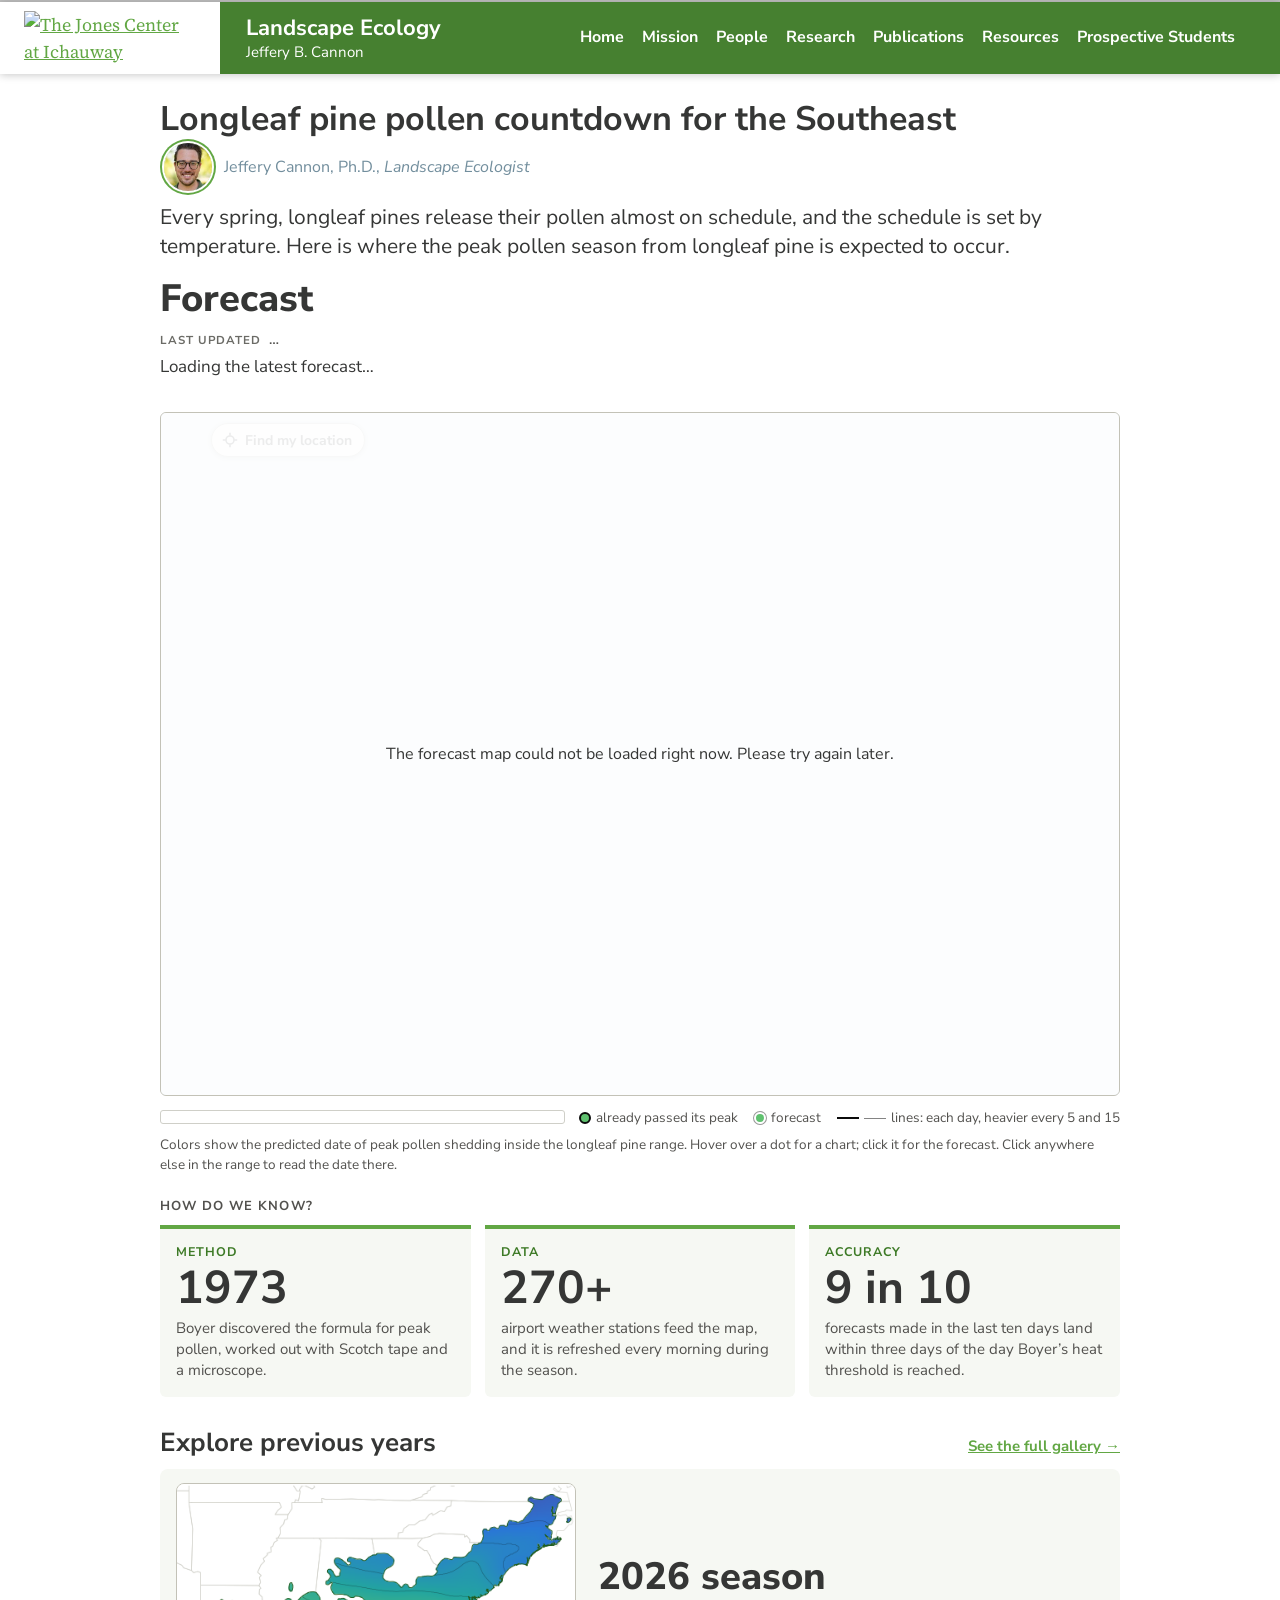
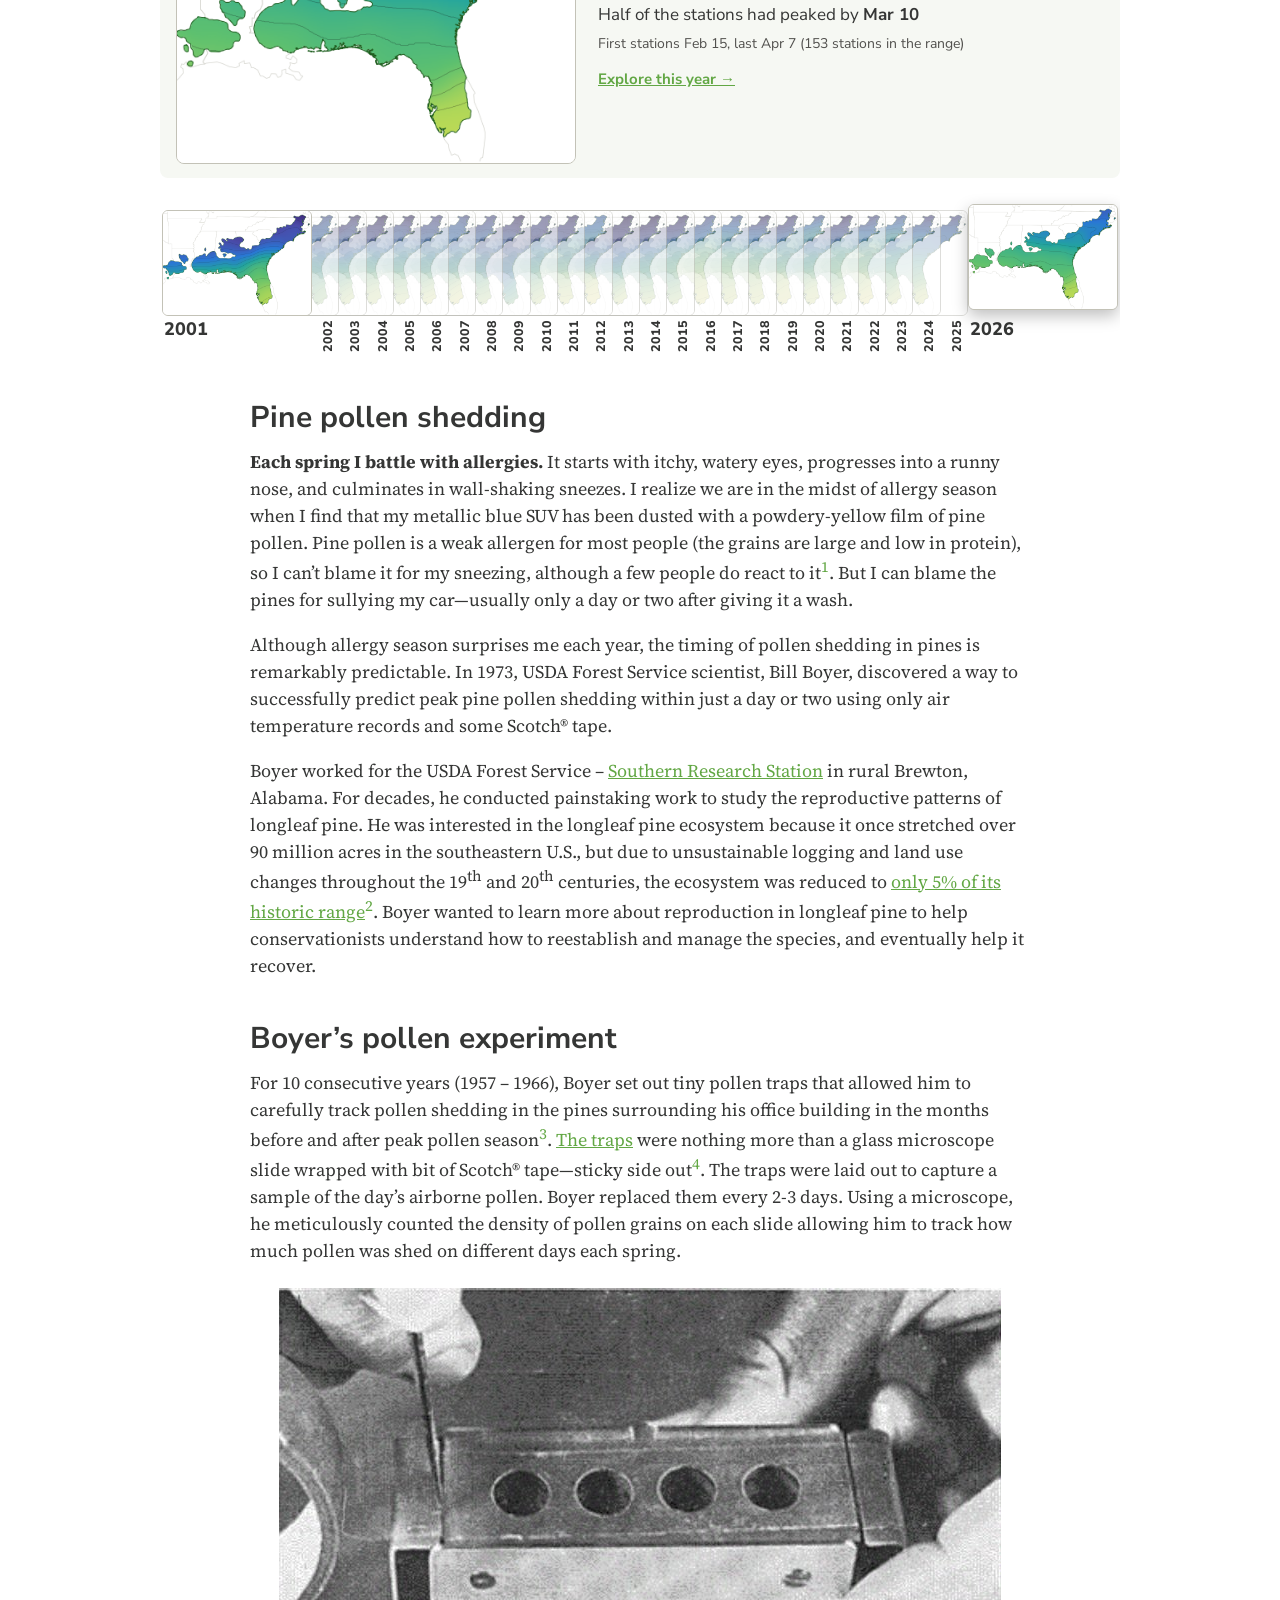
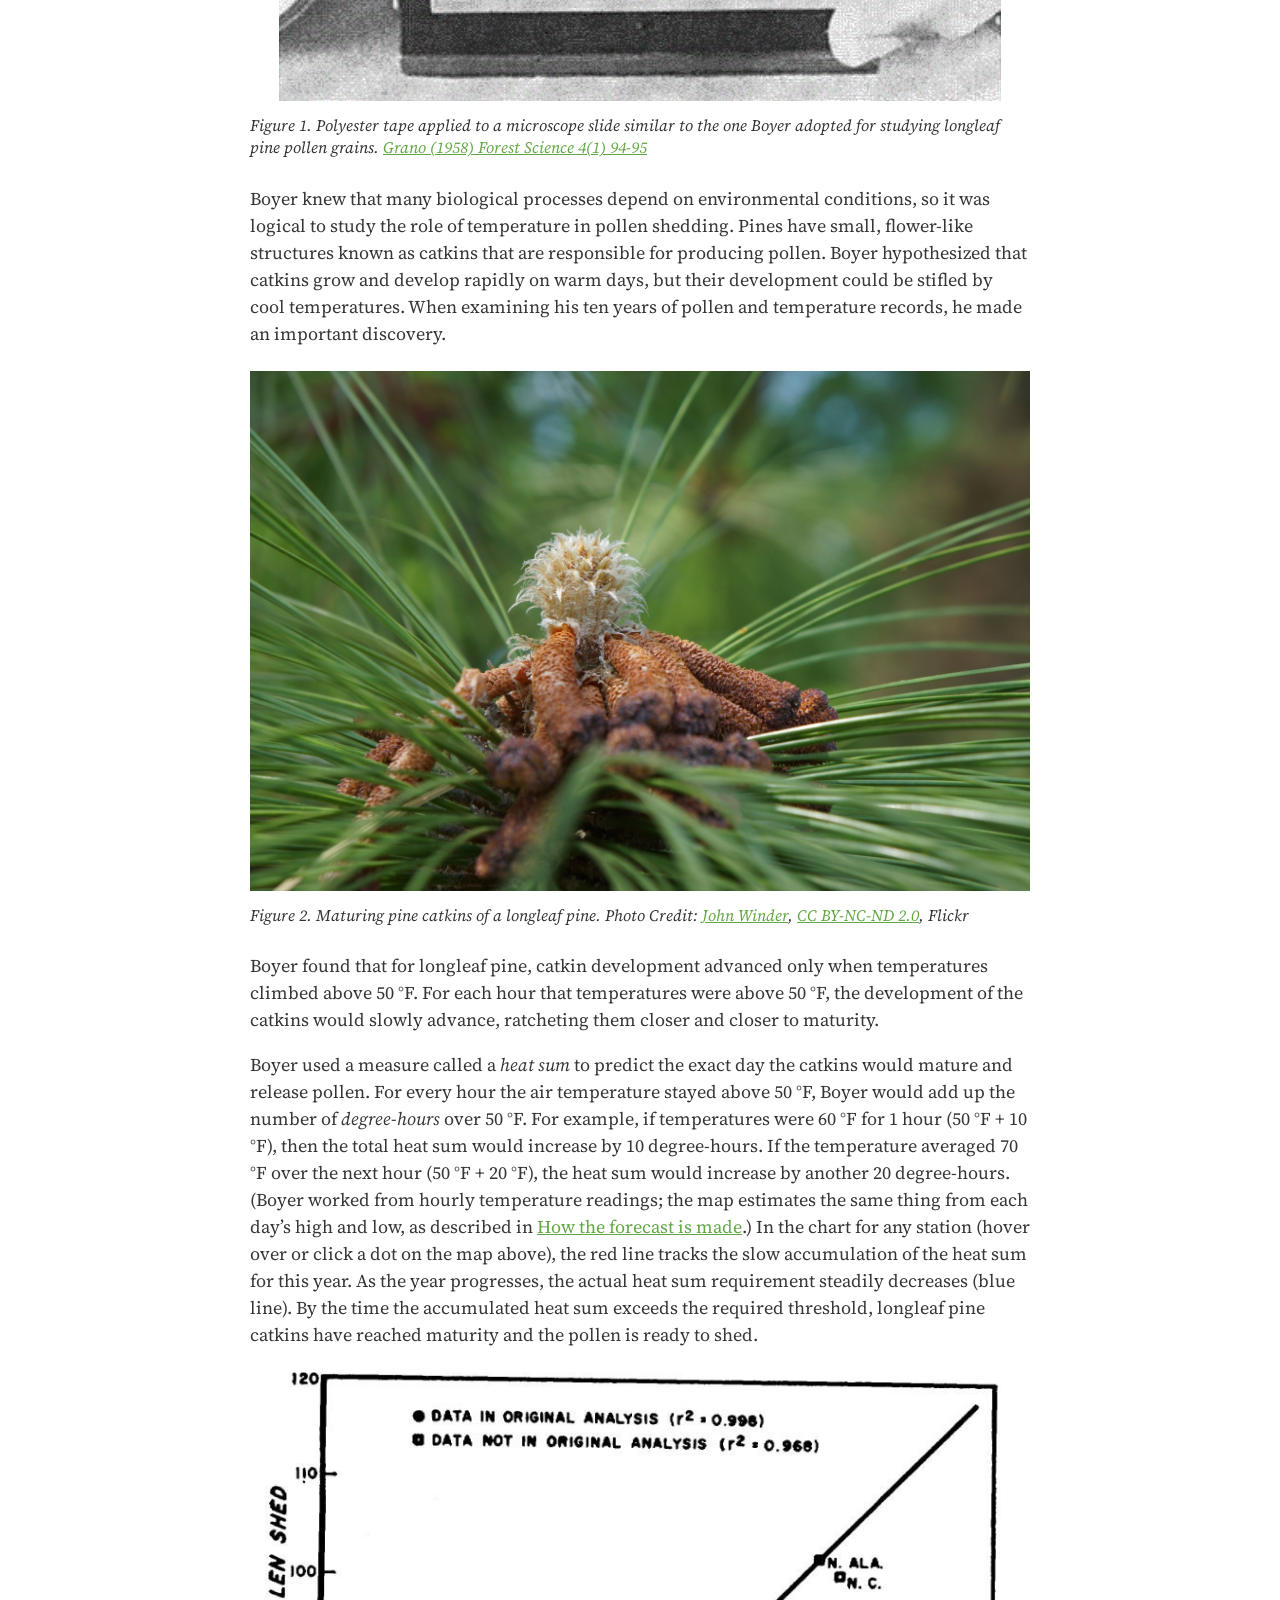
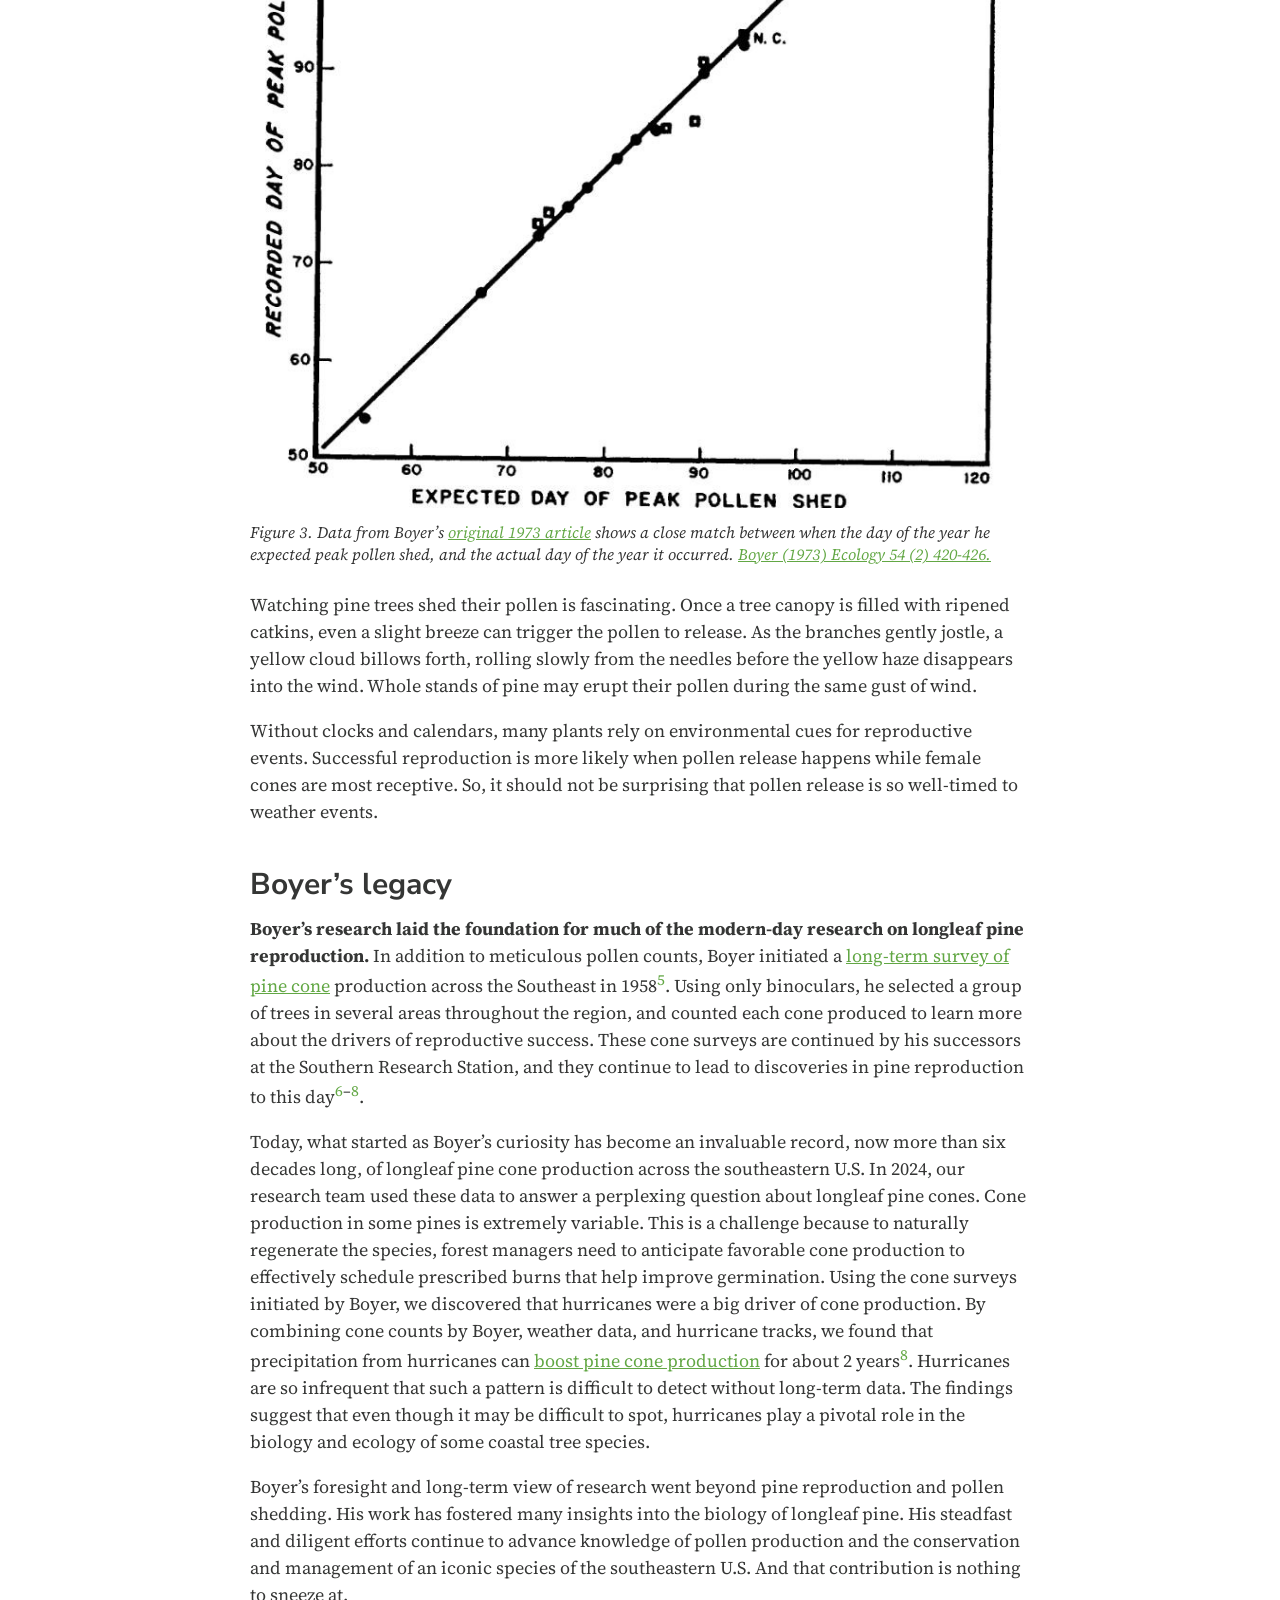
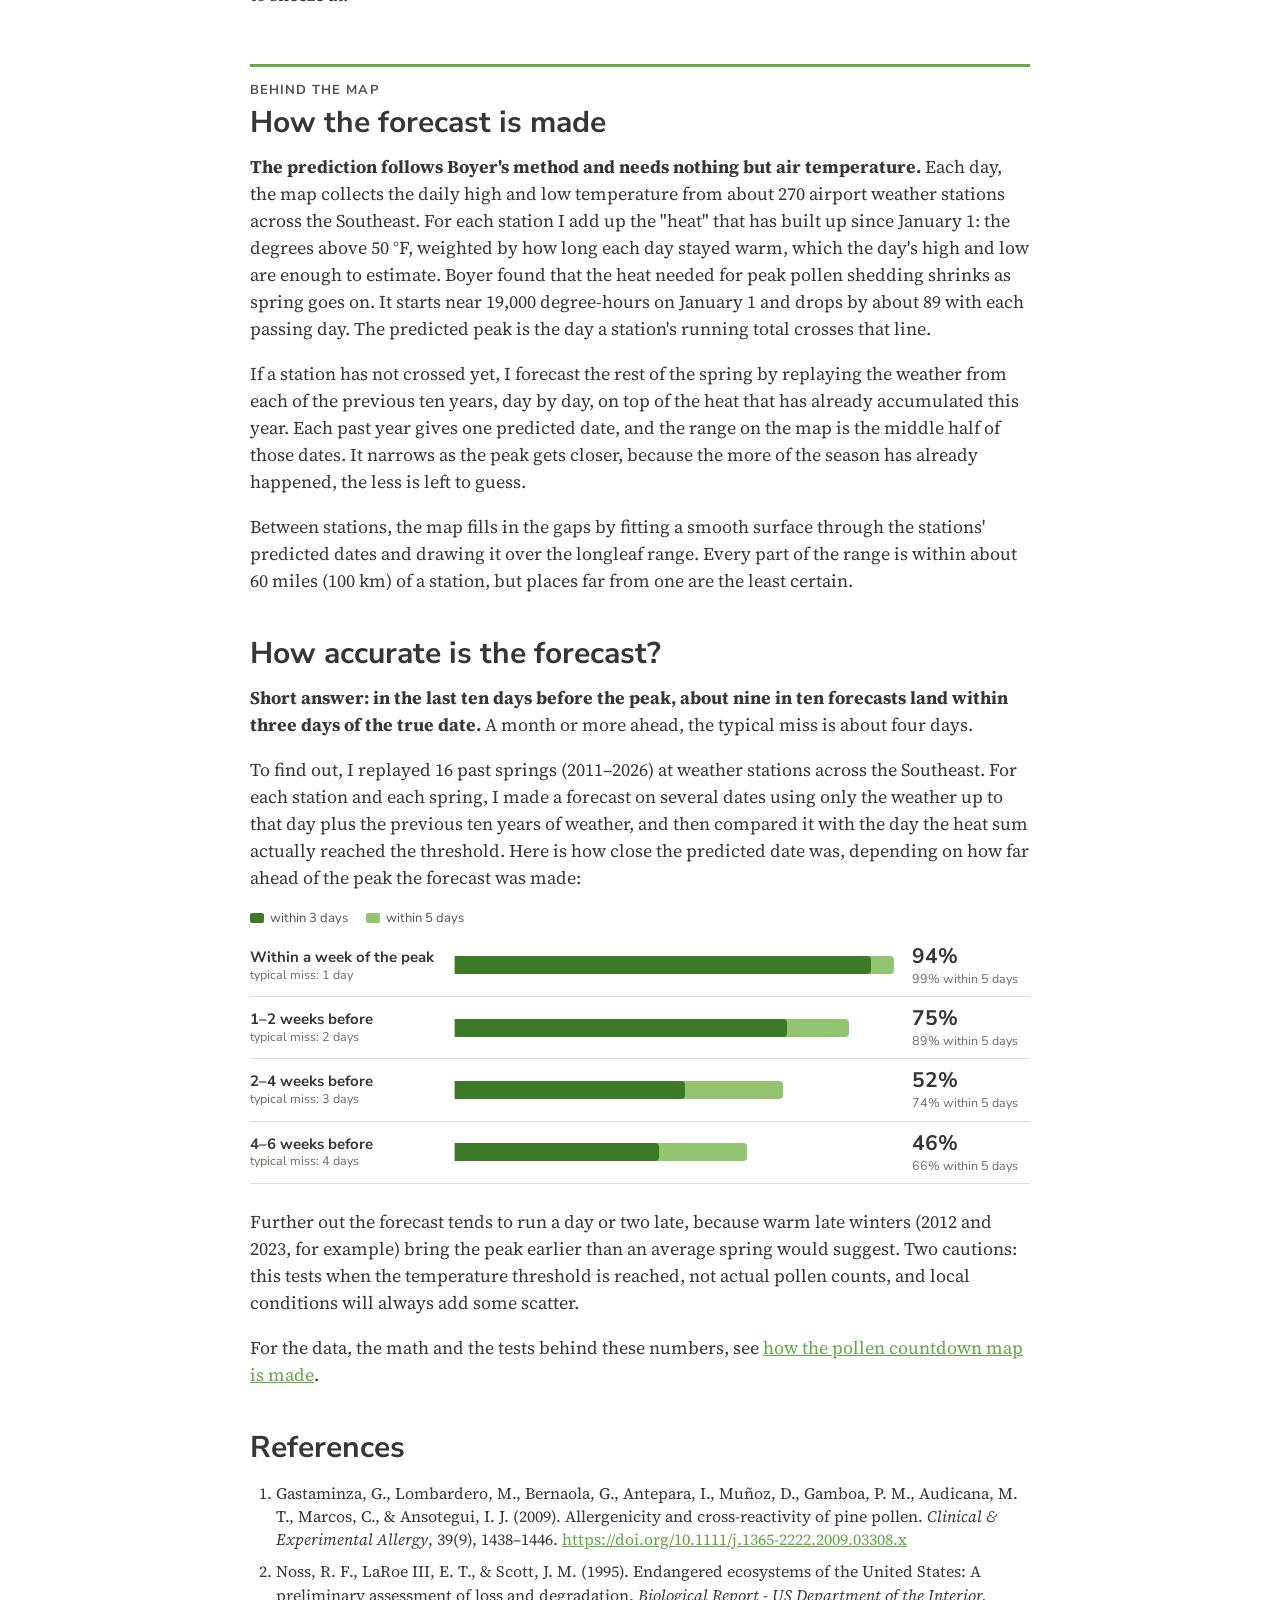
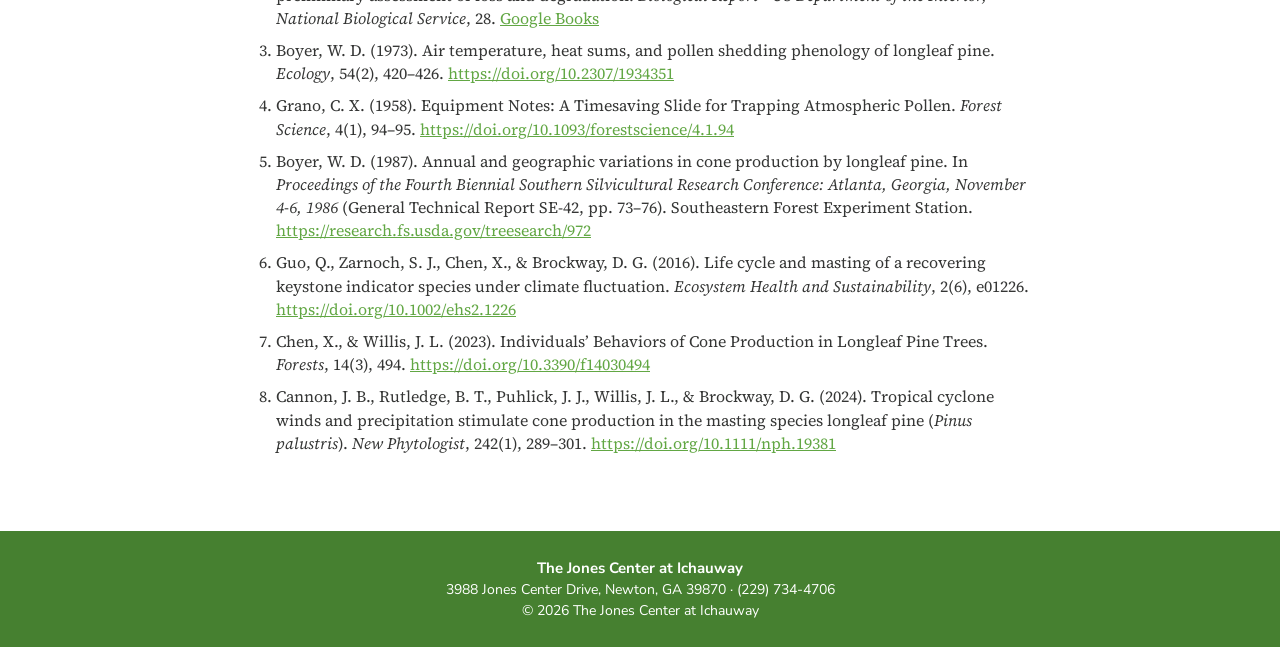
==== site/index.html @ e62a53a6 "Longleaf pine pollen countdown for the Southeast A daily forecast of when longleaf pine (Pinus palus" ====
<!doctype html>
<html lang="en"><head>
<meta charset="utf-8">
<meta name="viewport" content="width=device-width, initial-scale=1">
<title>Longleaf pine pollen countdown for the Southeast - The Jones Center at Ichauway Research Labs</title>
<meta name="description" content="A daily forecast of when longleaf pine pollen shedding will peak, mapped across the Southeast.">
<link rel="preconnect" href="https://fonts.googleapis.com">
<link href="https://fonts.googleapis.com/css2?family=Nunito+Sans:wght@400;700&family=Source+Serif+Pro:ital,wght@0,400;0,600;1,400&family=Source+Serif+4:ital,wght@0,400;0,600;1,400&display=swap" rel="stylesheet">
<link rel="stylesheet" href="https://cdn.jsdelivr.net/npm/maplibre-gl@5.24.0/dist/maplibre-gl.css" integrity="sha384-uTttxo/aOKbdE5RlD/SPzSDoDmNvGlUYPjONi2MN/b7c9HPSvW07OIuyP7uL6jxK" crossorigin="anonymous">
<link rel="stylesheet" href="assets/style.css">
</head>
<body>
<header class="site-header">
  <a class="logo" href="https://lab.jonesctr.org"><img src="https://lab.jonesctr.org/wp-content/uploads/2021/02/ICHAUWAY_LOGO_Horizontal_Color.svg" alt="The Jones Center at Ichauway"></a>
  <a class="band" href="https://lab.jonesctr.org/cannon/"><h1>Landscape Ecology</h1><h2>Jeffery B. Cannon</h2></a>
  <nav>
    <a href="https://lab.jonesctr.org/cannon/">Home</a>
    <a href="https://lab.jonesctr.org/cannon/mission/">Mission</a>
    <a href="https://lab.jonesctr.org/cannon/people/">People</a>
    <a href="https://lab.jonesctr.org/cannon/research/">Research</a>
    <a href="https://lab.jonesctr.org/cannon/publications/">Publications</a>
    <a href="https://lab.jonesctr.org/cannon/resources/">Resources</a>
    <a href="https://lab.jonesctr.org/cannon/prospective-students/">Prospective Students</a>
  </nav>
</header>
<main>
<h1 class="title">Longleaf pine pollen countdown for the Southeast</h1>
<div class="author"><a class="avatar" href="https://lab.jonesctr.org/cannon/people/" aria-label="Jeffery Cannon, on the lab's People page"><img src="img/author.jpg" alt="Portrait of Jeffery Cannon"></a><p class="byline">Jeffery Cannon, Ph.D., <em>Landscape Ecologist</em></p></div>

<p class="deck">Every spring, longleaf pines release their pollen almost on schedule, and the schedule is set by temperature. Here is where the peak pollen season from longleaf pine is expected to occur.</p>

<div id="map-block">
<p class="map-title"><strong class="yr">Forecast</strong><span class="kind"></span></p>
<p class="map-banner"></p>
<p class="map-updated"><span class="lbl">Last updated</span><strong class="when">&hellip;</strong></p>
<p class="map-summary" aria-live="polite">Loading the latest forecast&hellip;</p>
<div class="map-wrap" role="region" aria-label="Map of predicted peak pollen dates across the longleaf pine range">
  <div id="map"></div>
  <button id="locate" type="button" disabled><svg width="16" height="16" viewBox="0 0 16 16" aria-hidden="true" fill="none" stroke="currentColor" stroke-width="1.6"><circle cx="8" cy="8" r="4"/><path d="M8 0.8v3M8 12.2v3M0.8 8h3M12.2 8h3"/></svg><span>Find my location</span></button>
  <div class="map-msg" hidden></div>
  <aside id="panel" aria-live="polite" aria-label="Station details"></aside>
</div>
<div class="legend">
  <div class="bar"><div id="legend-bar" class="bar-gradient"></div><div id="legend-ticks" class="ticks"></div></div>
  <div class="keys">
    <span id="key-crossed"><span class="dot crossed"></span>already passed its peak</span>
    <span id="key-forecast"><span class="dot"></span>forecast</span>
    <span><span class="line-key"></span><span class="line-key faint"></span>lines: each day, heavier every 5 and 15</span>
  </div>
</div>
<p class="map-help">Colors show the predicted date of peak pollen shedding inside the longleaf pine range. Hover over a dot for a chart; click it for the forecast. Click anywhere else in the range to read the date there.</p>
<noscript><p>This map needs JavaScript to show the forecast.</p></noscript>
</div>

<div class="stats wide">
<p class="stats-label">How do we know?</p>
<div class="stat"><i>Method</i><b>1973</b><span>Boyer discovered the formula for peak pollen, worked out with Scotch tape and a microscope.</span></div>
<div class="stat"><i>Data</i><b>270+</b><span>airport weather stations feed the map, and it is refreshed every morning during the season.</span></div>
<div class="stat"><i>Accuracy</i><b>9 in 10</b><span>forecasts made in the last ten days land within three days of the day Boyer’s heat threshold is reached.</span></div>
</div>

<div class="wide past-seasons" id="past-seasons"></div>

<h2 id="pine-pollen-shedding">Pine pollen shedding</h2>
<p><strong>Each spring I battle with allergies.</strong> It starts with itchy, watery eyes, progresses into a runny nose, and culminates in wall-shaking sneezes. I realize we are in the midst of allergy season when I find that my metallic blue SUV has been dusted with a powdery-yellow film of pine pollen. Pine pollen is a weak allergen for most people (the grains are large and low in protein), so I can’t blame it for my sneezing, although a few people do react to it<sup><a href="#ref-1">1</a></sup>. But I can blame the pines for sullying my car—usually only a day or two after giving it a wash.</p>
<p>Although allergy season surprises me each year, the timing of pollen shedding in pines is remarkably predictable. In 1973, USDA Forest Service scientist, Bill Boyer, discovered a way to successfully predict peak pine pollen shedding within just a day or two using only air temperature records and some Scotch® tape.</p>
<p>Boyer worked for the USDA Forest Service – <a href="https://www.fs.usda.gov/research/srs">Southern Research Station</a> in rural Brewton, Alabama. For decades, he conducted painstaking work to study the reproductive patterns of longleaf pine. He was interested in the longleaf pine ecosystem because it once stretched over 90 million acres in the southeastern U.S., but due to unsustainable logging and land use changes throughout the 19<sup>th</sup> and 20<sup>th</sup> centuries, the ecosystem was reduced to <a href="https://books.google.com/books?id=-MN5MO16ECYC">only 5% of its historic range</a><sup><a href="#ref-2">2</a></sup>. Boyer wanted to learn more about reproduction in longleaf pine to help conservationists understand how to reestablish and manage the species, and eventually help it recover.</p>
<h2 id="boyers-pollen-experiment">Boyer’s pollen experiment</h2>
<p>For 10 consecutive years (1957 – 1966), Boyer set out tiny pollen traps that allowed him to carefully track pollen shedding in the pines surrounding his office building in the months before and after peak pollen season<sup><a href="#ref-3">3</a></sup>. <a href="https://academic.oup.com/forestscience/article-abstract/4/1/94/4564858">The traps</a> were nothing more than a glass microscope slide wrapped with bit of Scotch® tape—sticky side out<sup><a href="#ref-4">4</a></sup>. The traps were laid out to capture a sample of the day’s airborne pollen. Boyer replaced them every 2-3 days. Using a microscope, he meticulously counted the density of pollen grains on each slide allowing him to track how much pollen was shed on different days each spring.</p>
<p><img alt="Black-and-white photograph of hands preparing a pollen-trapping slide: a small metal holder with four round openings, with a roll of tape at the left edge." src="img/grano-slide.jpg"></p>
<p class="caption">Figure 1. Polyester tape applied to a microscope slide similar to the one Boyer adopted for studying longleaf pine pollen grains. <a href="https://academic.oup.com/forestscience/article-abstract/4/1/94/4564858">Grano (1958) Forest Science 4(1) 94-95</a></p>
<p>Boyer knew that many biological processes depend on environmental conditions, so it was logical to study the role of temperature in pollen shedding. Pines have small, flower-like structures known as catkins that are responsible for producing pollen. Boyer hypothesized that catkins grow and develop rapidly on warm days, but their development could be stifled by cool temperatures. When examining his ten years of pollen and temperature records, he made an important discovery.</p>
<p><img alt="Close-up of a longleaf pine shoot tip: a pale, bristly bud sits above a cluster of brown, maturing pollen catkins, surrounded by long green needles." src="img/pine-catkins.jpg"></p>
<p class="caption">Figure 2. Maturing pine catkins of a longleaf pine. Photo Credit: <a href="https://www.flickr.com/photos/83833206@N00/42094013401/">John Winder</a>, <a href="https://creativecommons.org/licenses/by-nc-nd/2.0/">CC BY-NC-ND 2.0</a>, Flickr</p>
<p>Boyer found that for longleaf pine, catkin development advanced only when temperatures climbed above 50 °F. For each hour that temperatures were above 50 °F, the development of the catkins would slowly advance, ratcheting them closer and closer to maturity.</p>
<p>Boyer used a measure called a <em>heat sum</em> to predict the exact day the catkins would mature and release pollen. For every hour the air temperature stayed above 50 °F, Boyer would add up the number of <em>degree-hours</em> over 50 °F. For example, if temperatures were 60 °F for 1 hour (50 °F + 10 °F), then the total heat sum would increase by 10 degree-hours. If the temperature averaged 70 °F over the next hour (50 °F + 20 °F), the heat sum would increase by another 20 degree-hours. (Boyer worked from hourly temperature readings; the map estimates the same thing from each day’s high and low, as described in <a href="#how-the-forecast-is-made">How the forecast is made</a>.) In the chart for any station (hover over or click a dot on the map above), the red line tracks the slow accumulation of the heat sum for this year. As the year progresses, the actual heat sum requirement steadily decreases (blue line). By the time the accumulated heat sum exceeds the required threshold, longleaf pine catkins have reached maturity and the pollen is ready to shed.</p>
<p><img alt="Scatter plot of the recorded day of peak pollen shed against the expected day, both from about day 50 to day 120. The points fall almost exactly on a straight 1:1 line. Filled circles (data in the original analysis, r² = 0.998) and open squares (data not in the original analysis, r² = 0.968), including sites labeled N. Ala. and N.C., sit close to the line." src="img/pollen-shed-prediction.jpg"></p>
<p class="caption">Figure 3. Data from Boyer’s <a href="https://doi.org/10.2307/1934351">original 1973 article</a> shows a close match between when the day of the year he expected peak pollen shed, and the actual day of the year it occurred. <a href="https://doi.org/10.2307/1934351">Boyer (1973) Ecology 54 (2) 420-426.</a></p>
<p>Watching pine trees shed their pollen is fascinating. Once a tree canopy is filled with ripened catkins, even a slight breeze can trigger the pollen to release. As the branches gently jostle, a yellow cloud billows forth, rolling slowly from the needles before the yellow haze disappears into the wind. Whole stands of pine may erupt their pollen during the same gust of wind.</p>
<p>Without clocks and calendars, many plants rely on environmental cues for reproductive events. Successful reproduction is more likely when pollen release happens while female cones are most receptive. So, it should not be surprising that pollen release is so well-timed to weather events.</p>
<h2 id="boyers-legacy">Boyer’s legacy</h2>
<p><strong>Boyer’s research laid the foundation for much of the modern-day research on longleaf pine reproduction.</strong> In addition to meticulous pollen counts, Boyer initiated a <a href="https://research.fs.usda.gov/treesearch/972">long-term survey of pine cone</a> production across the Southeast in 1958<sup><a href="#ref-5">5</a></sup>. Using only binoculars, he selected a group of trees in several areas throughout the region, and counted each cone produced to learn more about the drivers of reproductive success. These cone surveys are continued by his successors at the Southern Research Station, and they continue to lead to discoveries in pine reproduction to this day<sup><a href="#ref-6">6</a>–<a href="#ref-8">8</a></sup>.</p>
<p>Today, what started as Boyer’s curiosity has become an invaluable record, now more than six decades long, of longleaf pine cone production across the southeastern U.S. In 2024, our research team used these data to answer a perplexing question about longleaf pine cones. Cone production in some pines is extremely variable. This is a challenge because to naturally regenerate the species, forest managers need to anticipate favorable cone production to effectively schedule prescribed burns that help improve germination. Using the cone surveys initiated by Boyer, we discovered that hurricanes were a big driver of cone production. By combining cone counts by Boyer, weather data, and hurricane tracks, we found that precipitation from hurricanes can <a href="https://nph.onlinelibrary.wiley.com/doi/10.1111/nph.19381">boost pine cone production</a> for about 2 years<sup><a href="#ref-8">8</a></sup>. Hurricanes are so infrequent that such a pattern is difficult to detect without long-term data. The findings suggest that even though it may be difficult to spot, hurricanes play a pivotal role in the biology and ecology of some coastal tree species.</p>
<p>Boyer’s foresight and long-term view of research went beyond pine reproduction and pollen shedding. His work has fostered many insights into the biology of longleaf pine. His steadfast and diligent efforts continue to advance knowledge of pollen production and the conservation and management of an iconic species of the southeastern U.S. And that contribution is nothing to sneeze at.</p>
<hr class="back-matter">
<p class="back-label">Behind the map</p>

<h2 id="how-the-forecast-is-made">How the forecast is made</h2>
<p><strong>The prediction follows Boyer's method and needs nothing but air temperature.</strong> Each day, the map collects the daily high and low temperature from about 270 airport weather stations across the Southeast. For each station I add up the "heat" that has built up since January 1: the degrees above 50 °F, weighted by how long each day stayed warm, which the day's high and low are enough to estimate. Boyer found that the heat needed for peak pollen shedding shrinks as spring goes on. It starts near 19,000 degree-hours on January 1 and drops by about 89 with each passing day. The predicted peak is the day a station's running total crosses that line.</p>
<p>If a station has not crossed yet, I forecast the rest of the spring by replaying the weather from each of the previous ten years, day by day, on top of the heat that has already accumulated this year. Each past year gives one predicted date, and the range on the map is the middle half of those dates. It narrows as the peak gets closer, because the more of the season has already happened, the less is left to guess.</p>
<p>Between stations, the map fills in the gaps by fitting a smooth surface through the stations' predicted dates and drawing it over the longleaf range. Every part of the range is within about 60 miles (100 km) of a station, but places far from one are the least certain.</p>
<h2 id="how-accurate-is-the-forecast">How accurate is the forecast?</h2>
<p><strong>Short answer: in the last ten days before the peak, about nine in ten forecasts land within three days of the true date.</strong> A month or more ahead, the typical miss is about four days.</p>
<p>To find out, I replayed 16 past springs (2011–2026) at weather stations across the Southeast. For each station and each spring, I made a forecast on several dates using only the weather up to that day plus the previous ten years of weather, and then compared it with the day the heat sum actually reached the threshold. Here is how close the predicted date was, depending on how far ahead of the peak the forecast was made:</p>
<div class="acc" role="group" aria-label="Share of forecasts that landed within 3 and within 5 days of the true date, by how far ahead they were made">
<div class="acc-key"><span><i class="k3"></i>within 3 days</span><span><i class="k5"></i>within 5 days</span></div>
<div class="acc-row"><div class="acc-lab">Within a week of the peak<small>typical miss: 1 day</small></div><div class="acc-bar"><i class="b5" style="width:99%"></i><i class="b3" style="width:94%"></i></div><div class="acc-val"><b>94%</b><small>99% within 5 days</small></div></div>
<div class="acc-row"><div class="acc-lab">1–2 weeks before<small>typical miss: 2 days</small></div><div class="acc-bar"><i class="b5" style="width:89%"></i><i class="b3" style="width:75%"></i></div><div class="acc-val"><b>75%</b><small>89% within 5 days</small></div></div>
<div class="acc-row"><div class="acc-lab">2–4 weeks before<small>typical miss: 3 days</small></div><div class="acc-bar"><i class="b5" style="width:74%"></i><i class="b3" style="width:52%"></i></div><div class="acc-val"><b>52%</b><small>74% within 5 days</small></div></div>
<div class="acc-row"><div class="acc-lab">4–6 weeks before<small>typical miss: 4 days</small></div><div class="acc-bar"><i class="b5" style="width:66%"></i><i class="b3" style="width:46%"></i></div><div class="acc-val"><b>46%</b><small>66% within 5 days</small></div></div>
</div>

<p>Further out the forecast tends to run a day or two late, because warm late winters (2012 and 2023, for example) bring the peak earlier than an average spring would suggest. Two cautions: this tests when the temperature threshold is reached, not actual pollen counts, and local conditions will always add some scatter.</p>
<p>For the data, the math and the tests behind these numbers, see <a href="methods.html">how the pollen countdown map is made</a>.</p>
<h2 id="references">References</h2>
<ol>
<li><a id="ref-1"></a>Gastaminza, G., Lombardero, M., Bernaola, G., Antepara, I., Muñoz, D., Gamboa, P. M., Audicana, M. T., Marcos, C., &amp; Ansotegui, I. J. (2009). Allergenicity and cross-reactivity of pine pollen. <em>Clinical &amp; Experimental Allergy</em>, 39(9), 1438–1446. <a href="https://doi.org/10.1111/j.1365-2222.2009.03308.x">https://doi.org/10.1111/j.1365-2222.2009.03308.x</a></li>
<li><a id="ref-2"></a>Noss, R. F., LaRoe III, E. T., &amp; Scott, J. M. (1995). Endangered ecosystems of the United States: A preliminary assessment of loss and degradation. <em>Biological Report - US Department of the Interior, National Biological Service</em>, 28. <a href="https://books.google.com/books?id=-MN5MO16ECYC">Google Books</a></li>
<li><a id="ref-3"></a>Boyer, W. D. (1973). Air temperature, heat sums, and pollen shedding phenology of longleaf pine. <em>Ecology</em>, 54(2), 420–426. <a href="https://doi.org/10.2307/1934351">https://doi.org/10.2307/1934351</a></li>
<li><a id="ref-4"></a>Grano, C. X. (1958). Equipment Notes: A Timesaving Slide for Trapping Atmospheric Pollen. <em>Forest Science</em>, 4(1), 94–95. <a href="https://doi.org/10.1093/forestscience/4.1.94">https://doi.org/10.1093/forestscience/4.1.94</a></li>
<li><a id="ref-5"></a>Boyer, W. D. (1987). Annual and geographic variations in cone production by longleaf pine. In <em>Proceedings of the Fourth Biennial Southern Silvicultural Research Conference: Atlanta, Georgia, November 4-6, 1986</em> (General Technical Report SE-42, pp. 73–76). Southeastern Forest Experiment Station. <a href="https://research.fs.usda.gov/treesearch/972">https://research.fs.usda.gov/treesearch/972</a></li>
<li><a id="ref-6"></a>Guo, Q., Zarnoch, S. J., Chen, X., &amp; Brockway, D. G. (2016). Life cycle and masting of a recovering keystone indicator species under climate fluctuation. <em>Ecosystem Health and Sustainability</em>, 2(6), e01226. <a href="https://doi.org/10.1002/ehs2.1226">https://doi.org/10.1002/ehs2.1226</a></li>
<li><a id="ref-7"></a>Chen, X., &amp; Willis, J. L. (2023). Individuals’ Behaviors of Cone Production in Longleaf Pine Trees. <em>Forests</em>, 14(3), 494. <a href="https://doi.org/10.3390/f14030494">https://doi.org/10.3390/f14030494</a></li>
<li><a id="ref-8"></a>Cannon, J. B., Rutledge, B. T., Puhlick, J. J., Willis, J. L., &amp; Brockway, D. G. (2024). Tropical cyclone winds and precipitation stimulate cone production in the masting species longleaf pine (<em>Pinus palustris</em>). <em>New Phytologist</em>, 242(1), 289–301. <a href="https://doi.org/10.1111/nph.19381">https://doi.org/10.1111/nph.19381</a></li>
</ol>
</main>
<footer class="site-footer"><strong>The Jones Center at Ichauway</strong><br>
3988 Jones Center Drive, Newton, GA 39870 &middot; (229) 734-4706<br>&copy; 2026 The Jones Center at Ichauway</footer>
<script src="https://cdn.jsdelivr.net/npm/maplibre-gl@5.24.0/dist/maplibre-gl.js" integrity="sha384-5+cfbwT0iiub6VsQAdn6yz16nr6sDiQoHx6tm4O8OVYXHYOxcffFmCJBL0dgdvGp" crossorigin="anonymous"></script>
<script src="assets/map.js"></script>
<script src="assets/locate.js"></script><script src="assets/carousel.js"></script>

</body></html>
---- site/assets/style.css ----
/* Look and feel taken from the lab site (lab.jonesctr.org/cannon): green #62A744 header band,
   Nunito Sans headings, Source Serif Pro body text at 18px in #353635, green underlined links. */
:root { --primary:#62A744; --header:#468030; --accent:#61CE70; --secondary:#728E9D; --text:#353635; --line:#c3c2b7;
  --red:#d62728; --blue:#1f77b4; --green:#2ca02c; }
* { box-sizing: border-box; }
body { margin:0; background:#fff; color:var(--text); border-top:2px solid rgba(128,128,128,.5);
  font-family:"Source Serif Pro","Source Serif 4",Georgia,serif; font-size:18px; line-height:1.5;
  -webkit-font-smoothing:antialiased; }
a { color:var(--primary); }

/* header: one green bar across the page that stays at the top; links back to the main lab site (full URLs) */
html { scroll-padding-top:88px; }   /* anchors (references, #YYYY) land below the fixed bar */
.site-header { position:sticky; top:0; z-index:1000; display:flex; align-items:stretch; min-height:72px; background:var(--header);
  box-shadow:0 1px 8px rgba(0,0,0,.22); }
.site-header a.logo { flex:none; display:flex; align-items:center; padding:8px 24px; background:#fff; }
.site-header a.logo img { display:block; width:172px; max-width:100%; height:auto; }
.site-header a.band { flex:none; padding:13px 30px 12px 26px; color:#fff; text-decoration:none; }
.site-header a.band h1 { margin:0; font:700 22px/1.2 "Nunito Sans",sans-serif; color:#fff; }
.site-header a.band h2 { margin:2px 0 0; font:400 15px/1.2 "Nunito Sans",sans-serif; color:#fff; }
.site-header nav { flex:1; display:flex; flex-wrap:wrap; align-items:center; justify-content:flex-end; row-gap:4px; padding:6px 36px 6px 10px; }
.site-header nav a { font:700 16px "Nunito Sans",sans-serif; color:#fff; text-decoration:none; margin:0 9px; padding:3px 0; border-bottom:2px solid transparent; }
.site-header nav a:hover, .site-header nav a:focus-visible { border-bottom-color:#fff; }

main { max-width:1000px; margin:0 auto; padding:26px 20px 60px; }
main > :not(#map-block):not(.wide) { max-width:780px; margin-left:auto; margin-right:auto; }
main > :not(#map-block).title, main > :not(#map-block).byline, main > :not(#map-block).deck, main > :not(#map-block).author { max-width:none; }   /* line up with the map */
h1.title { font:700 34px/1.15 "Nunito Sans",sans-serif; margin:0 auto 4px; color:var(--text); }
.author { display:flex; align-items:center; gap:12px; margin:0 0 12px; }
.author .avatar { flex:none; display:block; line-height:0; margin-left:4px; }
.author .avatar img { width:48px; height:48px; border-radius:50%; object-fit:cover; box-shadow:0 0 0 2px #fff, 0 0 0 4px var(--primary); }
.author .avatar:hover img, .author .avatar:focus-visible img { box-shadow:0 0 0 2px #fff, 0 0 0 4px var(--accent); }
.author .byline { margin:0; }
.byline { font:400 16px "Nunito Sans",sans-serif; color:var(--secondary); margin:0 auto 12px; }
main p.deck { font:400 21px/1.4 "Nunito Sans",sans-serif; color:var(--text); margin-bottom:16px; }
main h2 { font:700 30px/1.2 "Nunito Sans",sans-serif; color:var(--text); margin:42px auto 12px; }
/* the story ends before this; what follows is method, accuracy and references */
hr.back-matter { border:0; border-top:3px solid var(--primary); margin-top:56px; margin-bottom:14px; }
.back-label { font:700 13px "Nunito Sans",sans-serif; letter-spacing:.08em; text-transform:uppercase; color:#52514e; margin-bottom:0; }
.back-label + h2 { margin-top:6px; }
main h3 { font:700 22px "Nunito Sans",sans-serif; color:var(--text); }
main p { margin-top:0; margin-bottom:18px; }
main a { text-decoration:underline; }
sup a { text-decoration:none; }
p:has(> img) { text-align:center; margin:24px 0 6px; }
main img { max-width:100%; height:auto; }
p.caption { font-size:16px; font-style:italic; line-height:1.4; color:#333; margin-bottom:26px; }
p.caption a { font-style:italic; }
blockquote { margin:14px auto 34px; padding:18px 24px 6px; background:#f2f8ef; border-left:5px solid var(--primary);
  border-radius:0 6px 6px 0; }
blockquote p { margin:0 0 14px; }
blockquote strong { font-family:"Nunito Sans",sans-serif; }

/* the three numbers under the map */
.stats { display:grid; grid-template-columns:repeat(3,1fr); gap:14px; margin:22px 0 4px; font-family:"Nunito Sans",sans-serif; }
.stats .stats-label { grid-column:1 / -1; margin:0 0 -4px; font:700 13px "Nunito Sans",sans-serif; letter-spacing:.08em;
  text-transform:uppercase; color:#52514e; }
.stats .stat { padding:14px 16px 16px; background:#f6f8f3; border-top:4px solid var(--primary);
  border-radius:0 0 6px 6px; color:var(--text); }
.stats .stat i { display:block; margin-bottom:4px; font:700 12.5px "Nunito Sans",sans-serif; font-style:normal;
  letter-spacing:.08em; text-transform:uppercase; color:#3d7a26; }
.stats .stat b { display:block; font:700 46px/1.05 "Nunito Sans",sans-serif; color:var(--text); }
.stats .stat span { display:block; margin-top:6px; font-size:15px; line-height:1.4; color:#52514e; }

/* past seasons: a fan of small static maps (newest at the left, oldest at the right, the years between overlapped like cards) */
.past-seasons { margin:30px 0 8px; font-family:"Nunito Sans",sans-serif; }
.past-seasons:empty { display:none; }
.past-head { display:flex; align-items:baseline; justify-content:space-between; gap:12px; flex-wrap:wrap; margin:0 0 10px; }
.past-head h2 { margin:0; font:700 26px/1.2 "Nunito Sans",sans-serif; }
.past-head a { font-size:15px; font-weight:700; }
.past-stage { display:flex; align-items:center; gap:22px; flex-wrap:wrap; margin:0 0 6px; padding:14px 16px; background:#f6f8f3; border-radius:8px; }
.past-stage .stage-link { flex:0 1 400px; min-width:240px; line-height:0; }
.past-stage .stage-img { width:100%; height:auto; aspect-ratio:480/338; background:#fff; border:1px solid var(--line); border-radius:8px; }
.stage-text { flex:1 1 220px; display:flex; flex-direction:column; gap:6px; }
.stage-year { font:800 clamp(26px,4vw,38px)/1.1 "Nunito Sans",sans-serif; }
.stage-mid { font-size:17px; line-height:1.35; }
.stage-range { font-size:14px; color:#52514e; }
.stage-actions { display:flex; align-items:center; gap:16px; flex-wrap:wrap; margin-top:8px; }
.stage-actions .open { font-size:15px; font-weight:700; }
.past-track { display:grid; grid-template-columns:150px repeat(var(--mid,24), minmax(24px,1fr)) 150px; padding:26px 2px 6px; overflow-x:auto; scrollbar-width:thin; }
.past-card { position:relative; z-index:calc(100 - var(--i)); display:flex; flex-direction:column; align-items:flex-end; min-width:0;
  text-decoration:none !important; color:var(--text); }
.past-card img { flex:none; width:150px; max-width:none; height:auto; aspect-ratio:480/338; background:#fff; border:1px solid var(--line); border-radius:6px;
  opacity:.55; filter:saturate(.55); transition:opacity .15s, filter .15s, transform .15s, box-shadow .15s; }
.past-card.end img, .past-card.on img { opacity:1; filter:none; }
.past-card:hover, .past-card:focus-visible, .past-card.on { z-index:400; }
.past-card:hover img, .past-card:focus-visible img, .past-card.on img { opacity:1; filter:none; transform:translateY(-6px); box-shadow:0 6px 16px rgba(0,0,0,.25); }
.past-card:focus-visible { outline:none; }
.past-card:focus-visible img { outline:3px solid var(--text); }
.past-card .yr { margin:4px 5px 0 0; font:800 12.5px/1 "Nunito Sans",sans-serif; writing-mode:vertical-rl; transform:rotate(180deg); }
.past-card.end .yr { writing-mode:horizontal-tb; transform:none; align-self:flex-start; margin:4px 0 0 2px; font-size:18px; }

/* gallery page: year picker and the year-by-year chart */
.yr-nav { display:flex; align-items:center; gap:10px; margin:0 0 14px; font-family:"Nunito Sans",sans-serif; }
.yr-nav .chips { flex:1; display:flex; gap:6px; overflow-x:auto; padding:4px 2px; scrollbar-width:thin; }
.yr-nav .chip { flex:none; padding:5px 11px; border-radius:999px; background:#f2f8ef; color:var(--text); text-decoration:none !important; font-weight:700; font-size:15px;
  box-shadow:inset 0 0 0 1px #cfe3c4; }
.yr-nav .chip:hover { background:#dcedd2; }
.yr-nav .chip.on { background:var(--header); color:#fff; box-shadow:none; }
.yr-nav .step { flex:none; font-weight:700; font-size:15px; text-decoration:none !important; white-space:nowrap; }
.yr-nav .step.off { visibility:hidden; }
#trend { margin:34px 0 8px; font-family:"Nunito Sans",sans-serif; }
#trend h2 { margin:0 0 6px; font:700 26px/1.2 "Nunito Sans",sans-serif; }
.trend-note { font-size:15.5px; line-height:1.45; margin:0 0 10px; color:var(--text); }
svg.trend { display:block; width:100%; height:auto; }
svg.trend a { cursor:pointer; }
svg.trend a:hover rect:first-of-type { fill:#e8a317; fill-opacity:.9; }

/* accuracy chart: within 3 days (dark) inside within 5 days (light), one hue */
.acc { margin:8px 0 24px; font-family:"Nunito Sans",sans-serif; }
.acc-key { display:flex; gap:18px; margin-bottom:6px; font-size:13px; color:#52514e; }
.acc-key i { display:inline-block; width:14px; height:10px; margin-right:6px; border-radius:2px; vertical-align:-1px; }
.acc .k3, .acc .b3 { background:#3d7a26; }
.acc .k5, .acc .b5 { background:#93c470; }
.acc-row { display:grid; grid-template-columns:190px 1fr 118px; align-items:center; gap:14px; padding:9px 0; border-bottom:1px solid #e1e0d9; }
.acc-lab { font-size:15px; font-weight:700; line-height:1.25; color:var(--text); }
.acc-lab small, .acc-val small { display:block; font-size:12.5px; font-weight:400; line-height:1.3; color:#6b6b66; }
.acc-bar { position:relative; height:18px; border-left:1px solid #c3c2b7; }
.acc-bar i { position:absolute; left:0; top:0; height:18px; border-radius:0 4px 4px 0; }
.acc-val b { font-size:21px; line-height:1.1; color:var(--text); }
table { border-collapse:collapse; width:100%; margin:8px 0 22px; font-size:16px; }
th { font:700 15px "Nunito Sans",sans-serif; text-align:left; color:var(--text); }
th, td { padding:7px 12px; border-bottom:1px solid #e1e0d9; }
thead th { border-bottom:2px solid var(--primary); }
ol { padding-left:26px; font-size:16px; line-height:1.45; }
ol li { margin-bottom:9px; }
.site-footer { background:var(--header); color:#fff; text-align:center; padding:26px 20px;
  font:400 14px/1.5 "Nunito Sans",sans-serif; }
.site-footer strong { font-size:15px; }

/* ---- the map ---- */
#map-block { margin:8px 0 10px; font-family:"Nunito Sans",sans-serif; }
.map-title { display:flex; align-items:center; flex-wrap:wrap; gap:6px 14px; margin:0 0 10px; }
.map-title .yr { font:800 clamp(26px,5vw,38px)/1.1 "Nunito Sans",sans-serif; color:var(--text); }
.map-title .kind { font:700 12.5px "Nunito Sans",sans-serif; letter-spacing:.08em; text-transform:uppercase; padding:4px 10px; border-radius:999px; }
.map-title .kind:empty { display:none; }
.map-title .kind.live { background:#e3f1dc; color:#2f6a1c; }
.map-title .kind.outlook { background:#fff1c9; color:#6b4a00; box-shadow:inset 0 0 0 1px #e0b400; }
.map-title .kind.archive { background:#e8eef2; color:#3f5566; }
.map-title .kind.replay { background:#e8eef2; color:#3f5566; }
.map-updated { display:flex; align-items:baseline; flex-wrap:wrap; gap:0 8px; margin:0 0 6px; color:#52514e; }
.map-updated .lbl { font:700 11.5px "Nunito Sans",sans-serif; letter-spacing:.08em; text-transform:uppercase; color:#6b6b66; }
.map-updated .when { font:600 14px "Nunito Sans",sans-serif; color:#52514e; }
.map-summary { font-size:17px; line-height:1.4; margin:0 0 10px; color:var(--text); min-height:2.8em; }
.map-summary strong { font-weight:700; }
.map-banner { display:none; background:#fff8d6; border-left:4px solid #e0b400; padding:6px 12px; margin:0 0 10px;
  font-size:14px; color:#5b4a00; }
.map-wrap { position:relative; height:min(76vh,700px); min-height:440px; border:1px solid var(--line);
  border-radius:6px; overflow:hidden; background:#eaf1f6; }
#map { position:absolute; inset:0; }
.map-msg { position:absolute; inset:0; display:flex; align-items:center; justify-content:center; text-align:center;
  padding:30px; background:rgba(255,255,255,.85); color:var(--text); font-size:16px; z-index:5; }
.map-msg[hidden] { display:none; }
.legend { display:flex; align-items:center; gap:14px; flex-wrap:wrap; margin:12px 0 4px; font-size:13.5px; color:#52514e; }
.legend .bar { flex:1 1 320px; min-width:240px; }
.legend .bar-gradient { height:14px; border-radius:3px; border:1px solid #cfcfc8; }
.legend .ticks { display:flex; justify-content:space-between; margin-top:3px; font-size:12.5px; color:#52514e; }
.legend .keys { display:flex; gap:16px; flex-wrap:wrap; align-items:center; }
.dot { display:inline-block; width:12px; height:12px; border-radius:50%; background:#5fc16f; vertical-align:-2px;
  margin-right:5px; border:2px solid #fff; box-shadow:0 0 0 1px #999; }
.dot.crossed { border-color:#0b0b0b; box-shadow:none; }
.line-key { display:inline-block; width:22px; height:0; border-top:2px solid #0b0b0b; vertical-align:3px; margin-right:5px; }
.line-key.faint { border-top-width:1px; opacity:.5; }
.map-help { font-size:13.5px; color:#52514e; margin:6px 0 0; }

/* hover popup and the detail panel */
.maplibregl-popup-content { font-family:"Nunito Sans",sans-serif; padding:10px 12px; border-radius:6px; }
.pp { width:224px; color:var(--text); }
.pp strong { font-size:15px; }
.pp .pp-line { font-size:13.5px; margin:2px 0 4px; }
.pp .pp-note { font-size:11.5px; color:#8a8a84; margin-top:2px; }
#panel { position:absolute; top:12px; right:12px; width:min(390px,calc(100% - 24px)); max-height:calc(100% - 24px);
  overflow:hidden; background:#fff; border-radius:8px; box-shadow:0 2px 16px rgba(0,0,0,.28); padding:16px 18px 14px;
  display:none; z-index:6; font-family:"Nunito Sans",sans-serif; }
#panel.open { display:flex; flex-direction:column; }
#panel .panel-body { overflow-y:auto; min-height:0; flex:1 1 auto; }
#panel h3 { margin:0 24px 2px 0; font:700 20px/1.2 "Nunito Sans",sans-serif; }
#panel .sub { font-size:13px; color:#6b6b66; margin:0 0 10px; }
#panel .headline { font-size:17px; font-weight:700; margin:0 0 4px; }
#panel .detail { font-size:14px; line-height:1.4; margin:0 0 10px; }
#panel .facts { font-size:12.5px; color:#6b6b66; line-height:1.4; margin:8px 0 0; }
#panel .close { position:absolute; top:8px; right:10px; border:0; background:none; font-size:26px; line-height:1;
  color:#6b6b66; cursor:pointer; padding:2px 6px; }
#panel .close:hover { color:#000; }
.chart text { font-family:"Nunito Sans",sans-serif; }
.chart-key { display:flex; gap:14px; flex-wrap:wrap; font-size:12px; color:#52514e; margin:2px 0 0; }
.chart-key i { display:inline-block; width:16px; height:3px; vertical-align:3px; margin-right:4px; }
.chart-key i.pk { height:9px; background:rgba(232,163,23,.45); vertical-align:-1px; }
.chart-key i.band { height:9px; background:rgba(44,160,44,.3); vertical-align:-1px; }

/* "find my location" button and the you-are-here marker */
#locate { position:absolute; top:10px; left:50px; z-index:4; display:flex; align-items:center; gap:7px; min-height:34px;
  padding:0 12px 0 10px; border:1px solid var(--line); border-radius:17px; background:#fff; color:var(--text);
  font:700 14px "Nunito Sans",sans-serif; cursor:pointer; box-shadow:0 1px 4px rgba(0,0,0,.25); }
#locate:hover { background:#f2f8ef; }
#locate:focus-visible { outline:3px solid var(--text); outline-offset:2px; }
#locate[disabled] { opacity:.6; cursor:progress; }
#locate svg { flex:none; }
.me-dot { width:18px; height:18px; border-radius:50%; background:#1a73e8; border:3px solid #fff;
  box-shadow:0 0 0 2px rgba(26,115,232,.4), 0 1px 4px rgba(0,0,0,.4); }
.me { width:236px; font-family:"Nunito Sans",sans-serif; color:var(--text); }
.me .me-head { font-size:13px; color:#6b6b66; margin:0 0 2px; }
.me .me-date { font-size:19px; font-weight:700; line-height:1.25; margin:0 0 6px; }
.me .me-near { font-size:13.5px; line-height:1.4; margin:0; }
.me .me-note { font-size:11.5px; color:#8a8a84; margin:6px 0 0; }
.map-toast { position:absolute; left:50%; bottom:34px; transform:translateX(-50%); z-index:5; width:min(420px,calc(100% - 24px));
  padding:10px 14px; background:#fff; border-radius:8px; box-shadow:0 2px 12px rgba(0,0,0,.3); font:400 14px/1.4 "Nunito Sans",sans-serif; }
.map-toast[hidden] { display:none; }

@media (max-width:760px) {
  html { scroll-padding-top:112px; }
  .site-header { flex-wrap:wrap; min-height:0; }
  .site-header a.logo { padding:6px 14px; }
  .site-header a.logo img { width:112px; }
  .site-header a.band { padding:8px 14px; flex:1 1 0; min-width:0; }
  .site-header a.band h1 { font-size:18px; }
  .site-header a.band h2 { font-size:13px; }
  .site-header nav { flex:1 0 100%; flex-wrap:nowrap; justify-content:flex-start; overflow-x:auto; padding:4px 14px 6px; }   /* one scrolling row */
  .site-header nav a { white-space:nowrap; margin:0 14px 0 0; font-size:14.5px; }
  h1.title { font-size:27px; }
  main p.deck { font-size:18px; line-height:1.35; }
  /* on a phone the map comes first; the live summary sits underneath it */
  #map-block { display:flex; flex-direction:column; }
  #map-block .map-title, #map-block .map-banner, #map-block .map-updated { order:0; }
  #map-block .map-wrap { order:1; }
  #map-block .map-summary { order:2; margin:10px 0 0; min-height:0; }
  #map-block .legend { order:3; }
  #map-block .map-help { order:4; }
  #map-block noscript { order:5; }
  .past-track { grid-template-columns:120px repeat(var(--mid,24), 26px) 120px; }
  .past-card img { width:120px; }
  .yr-nav .step { display:none; }
  .stats { grid-template-columns:1fr; }
  .stats .stat b { font-size:38px; }
  .acc-row { grid-template-columns:1fr 128px; gap:6px 12px; }
  .acc-lab { grid-column:1 / -1; }
  .map-wrap { height:70vh; min-height:420px; }
  #panel { top:auto; bottom:0; right:0; left:0; width:100%; max-height:70%; border-radius:12px 12px 0 0; }
}
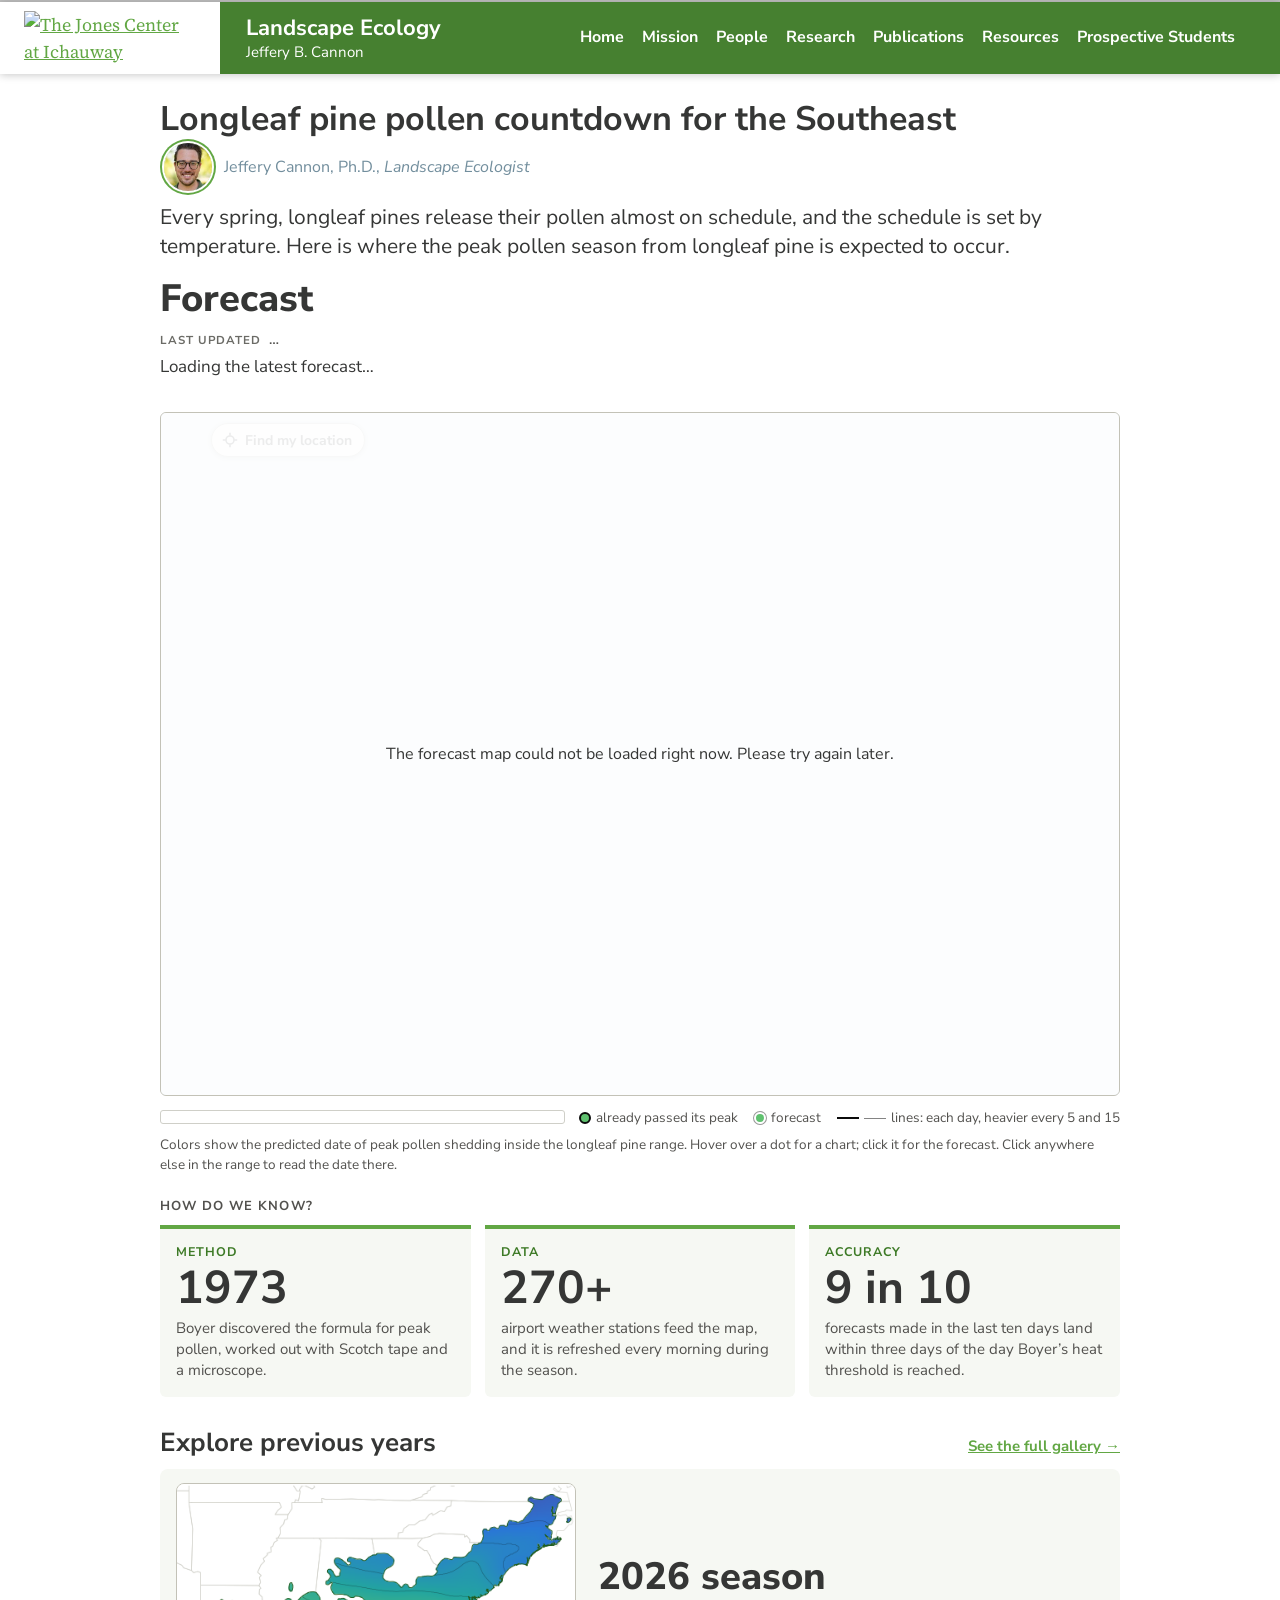
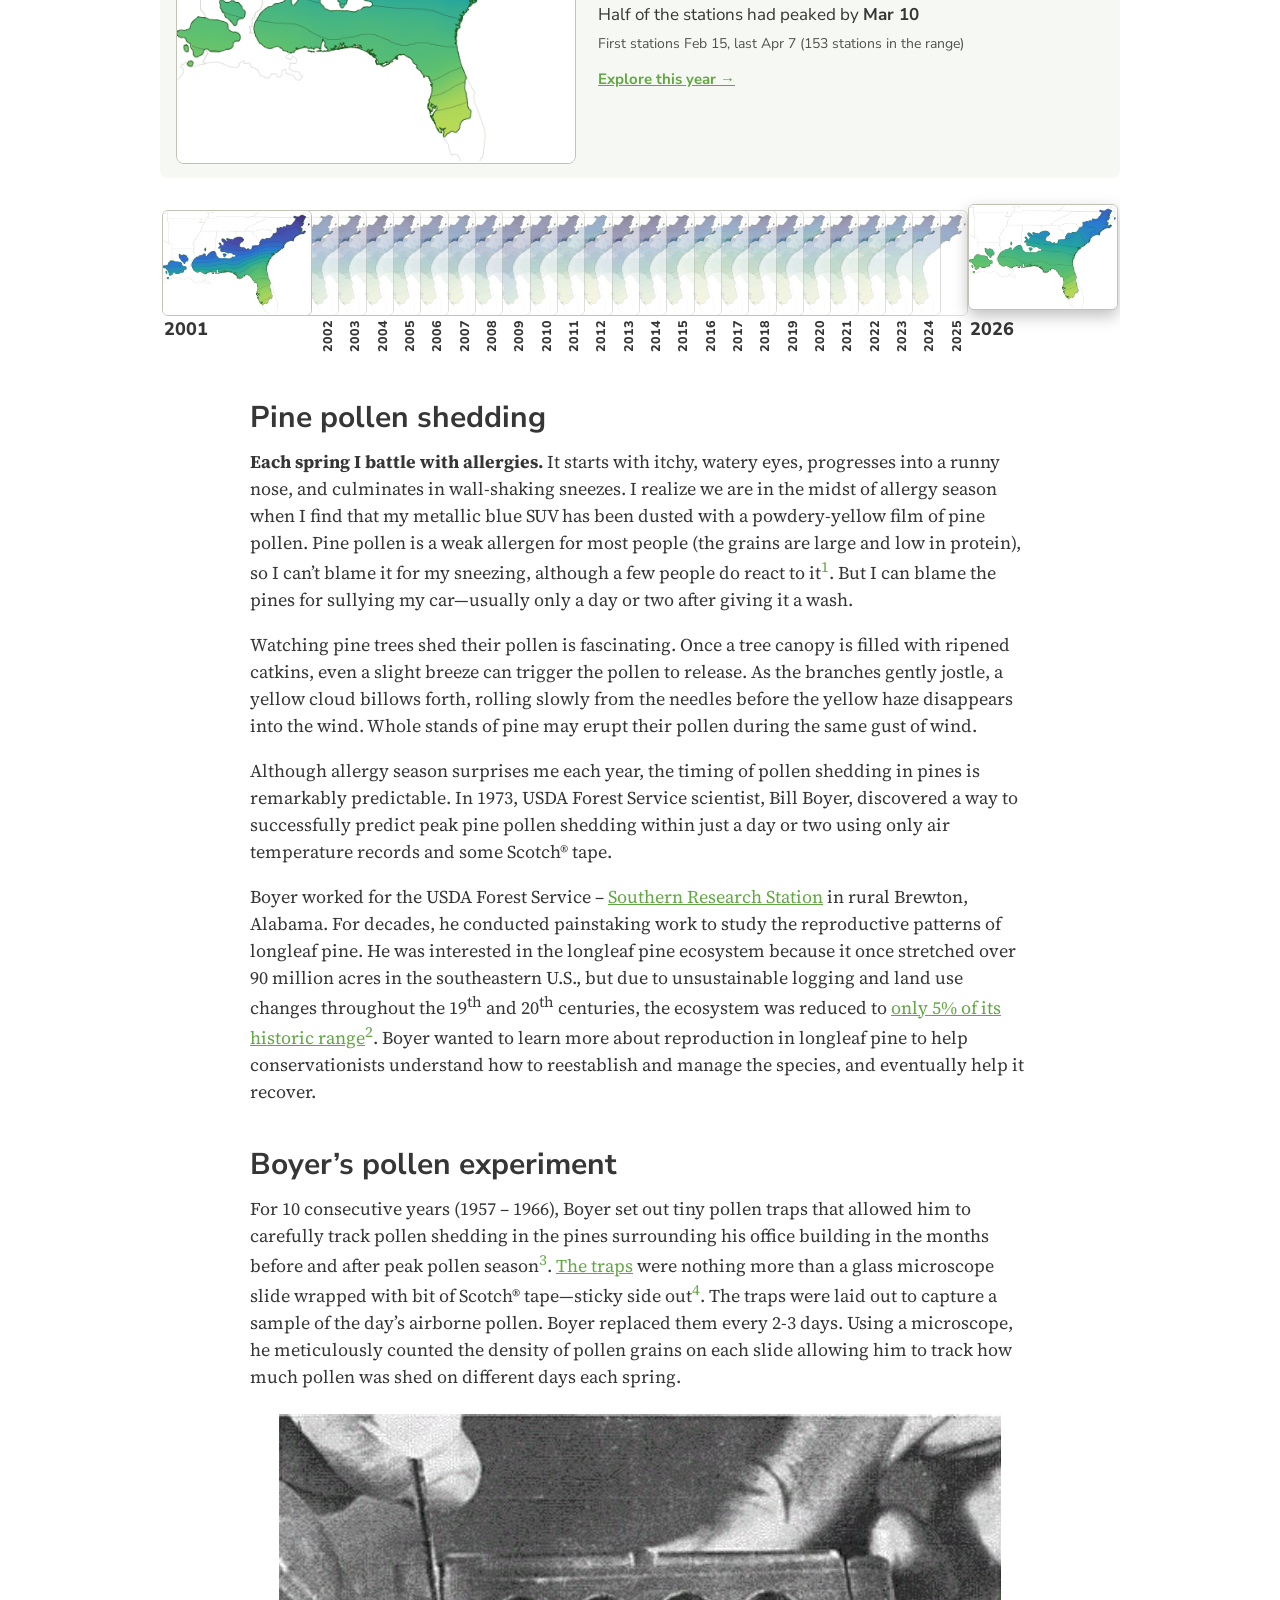
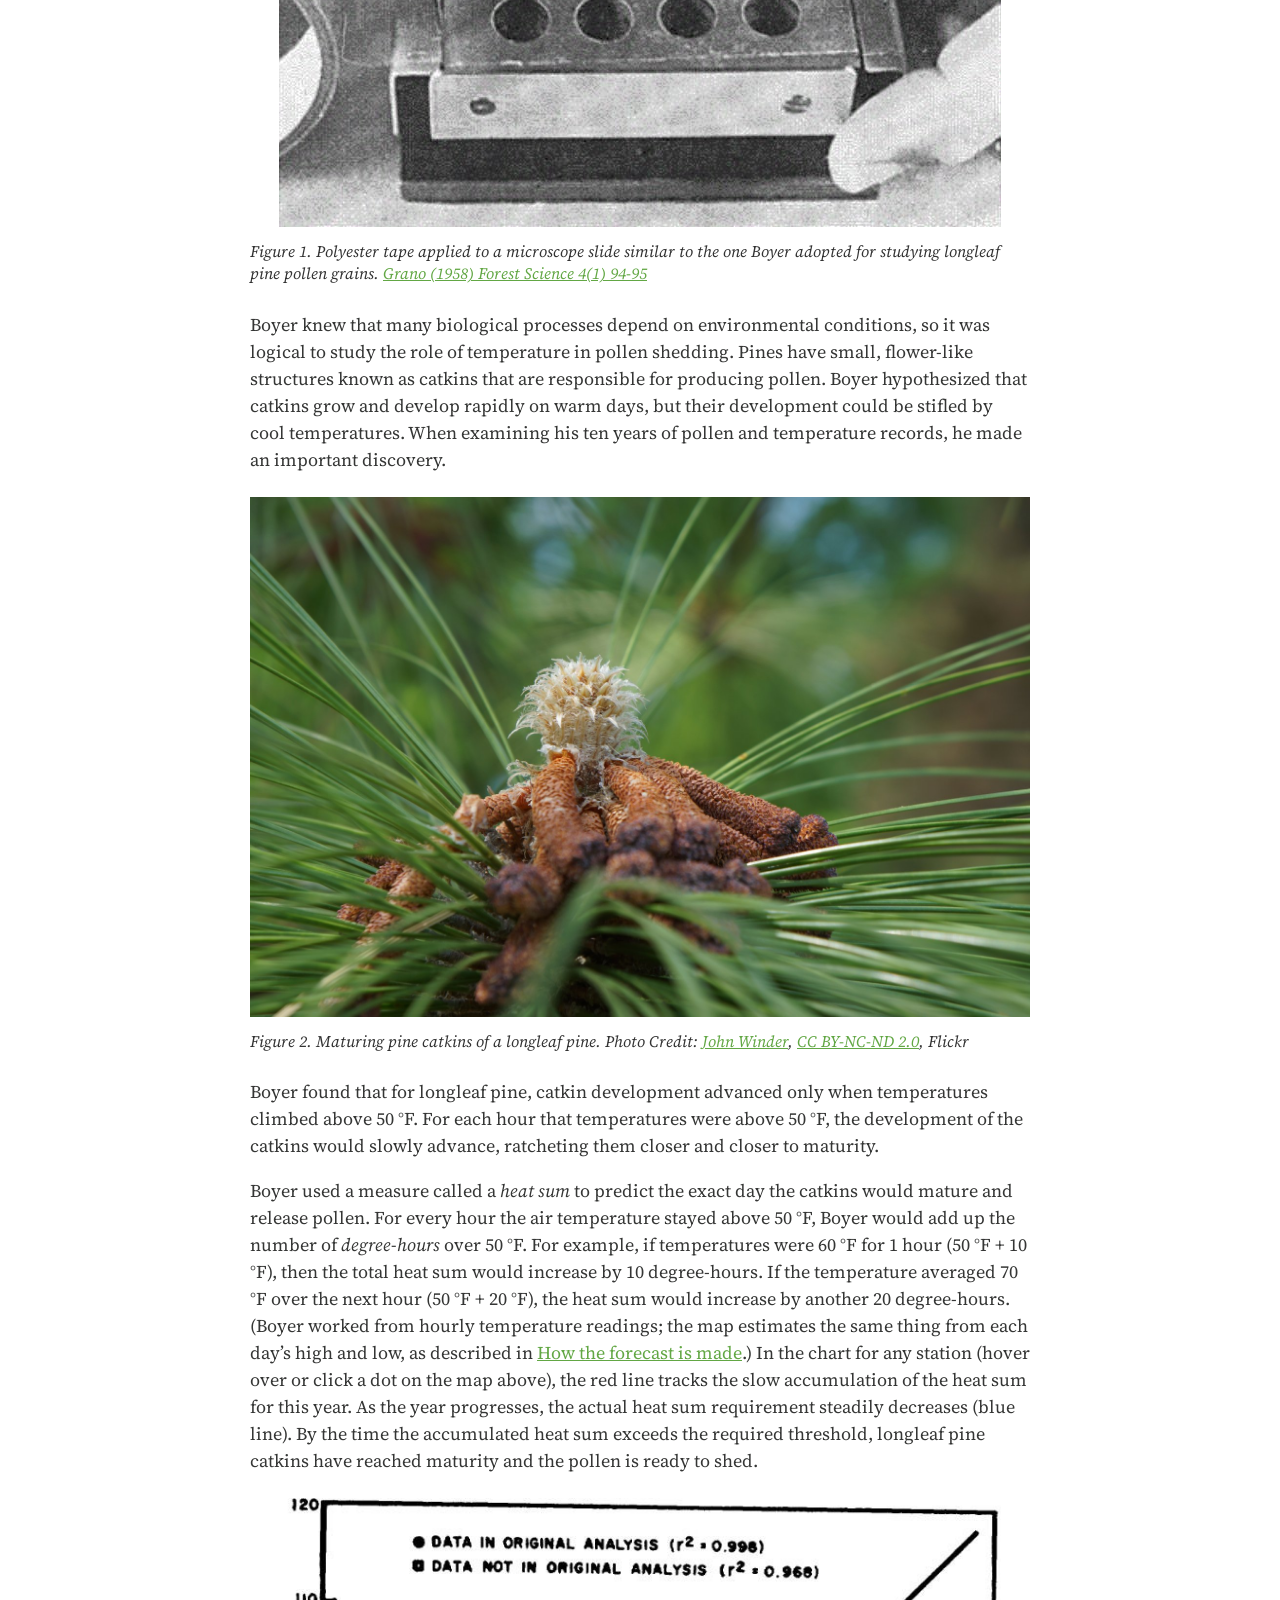
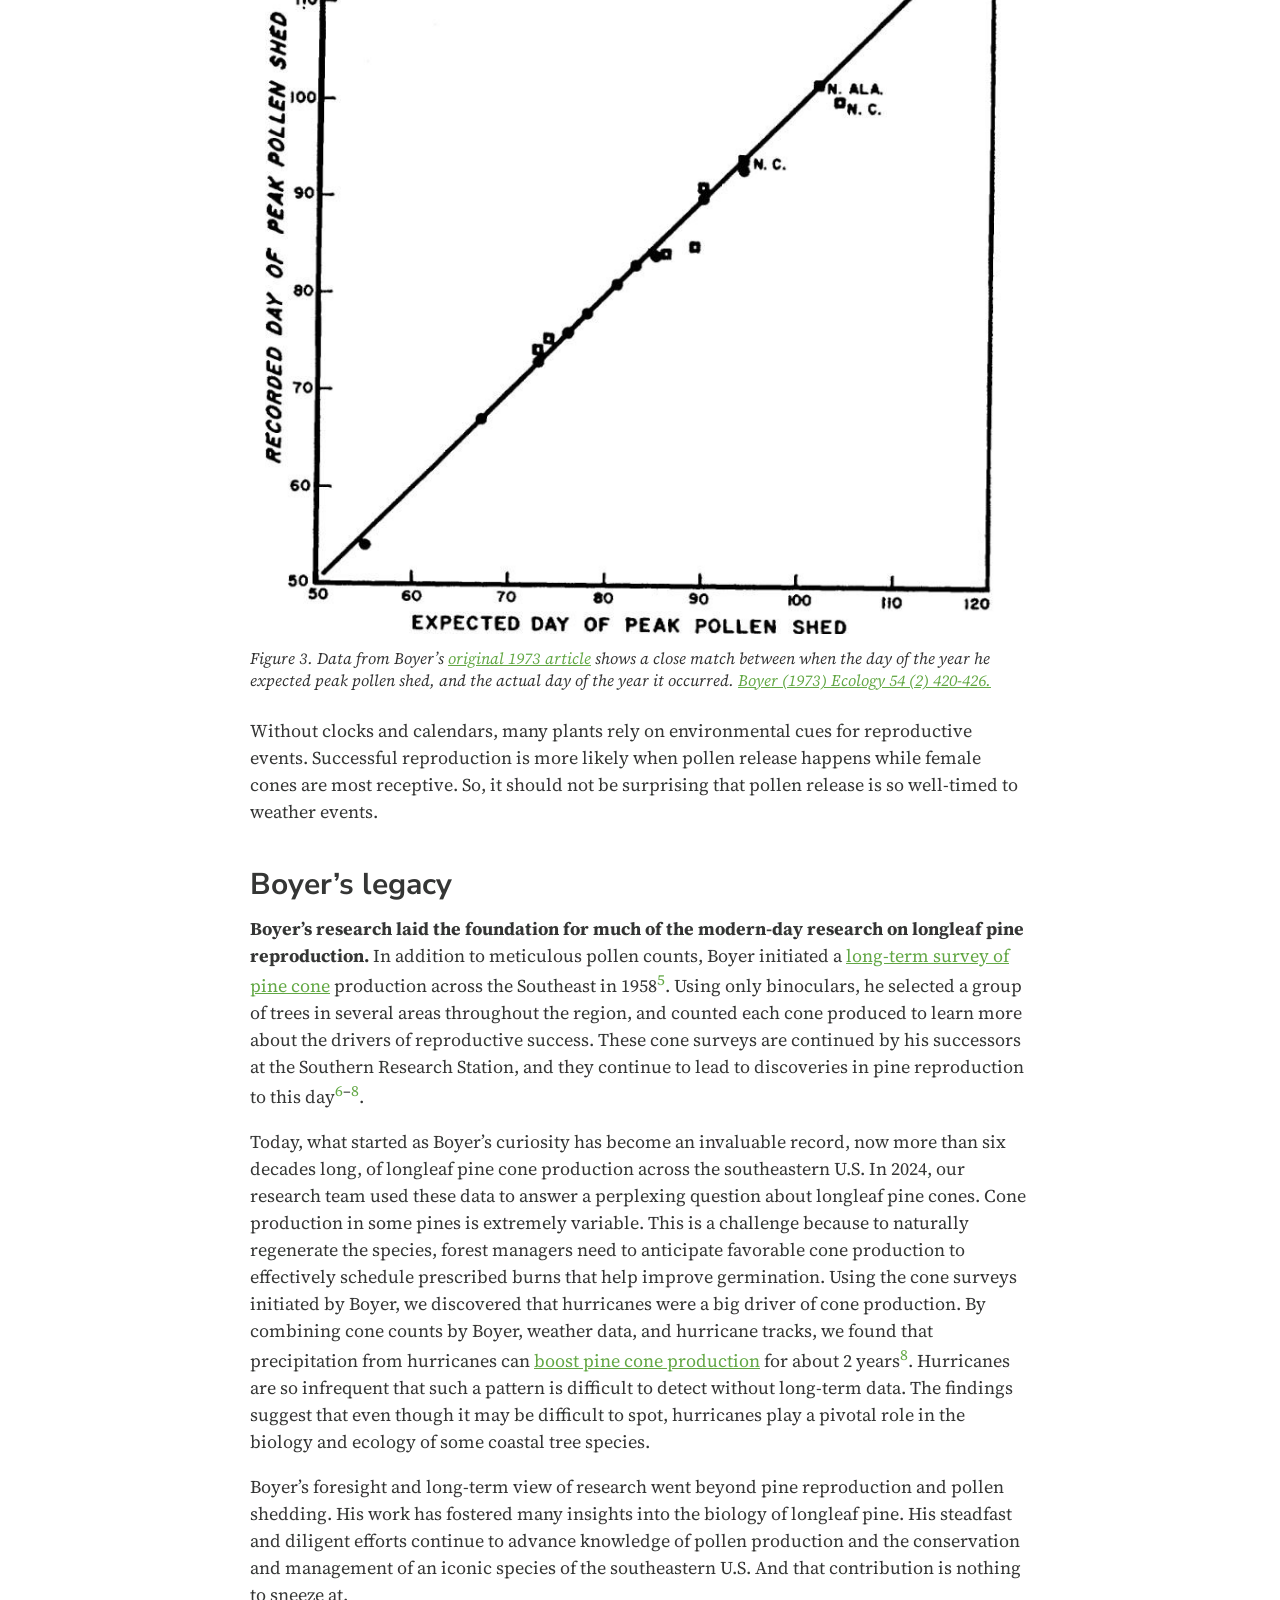
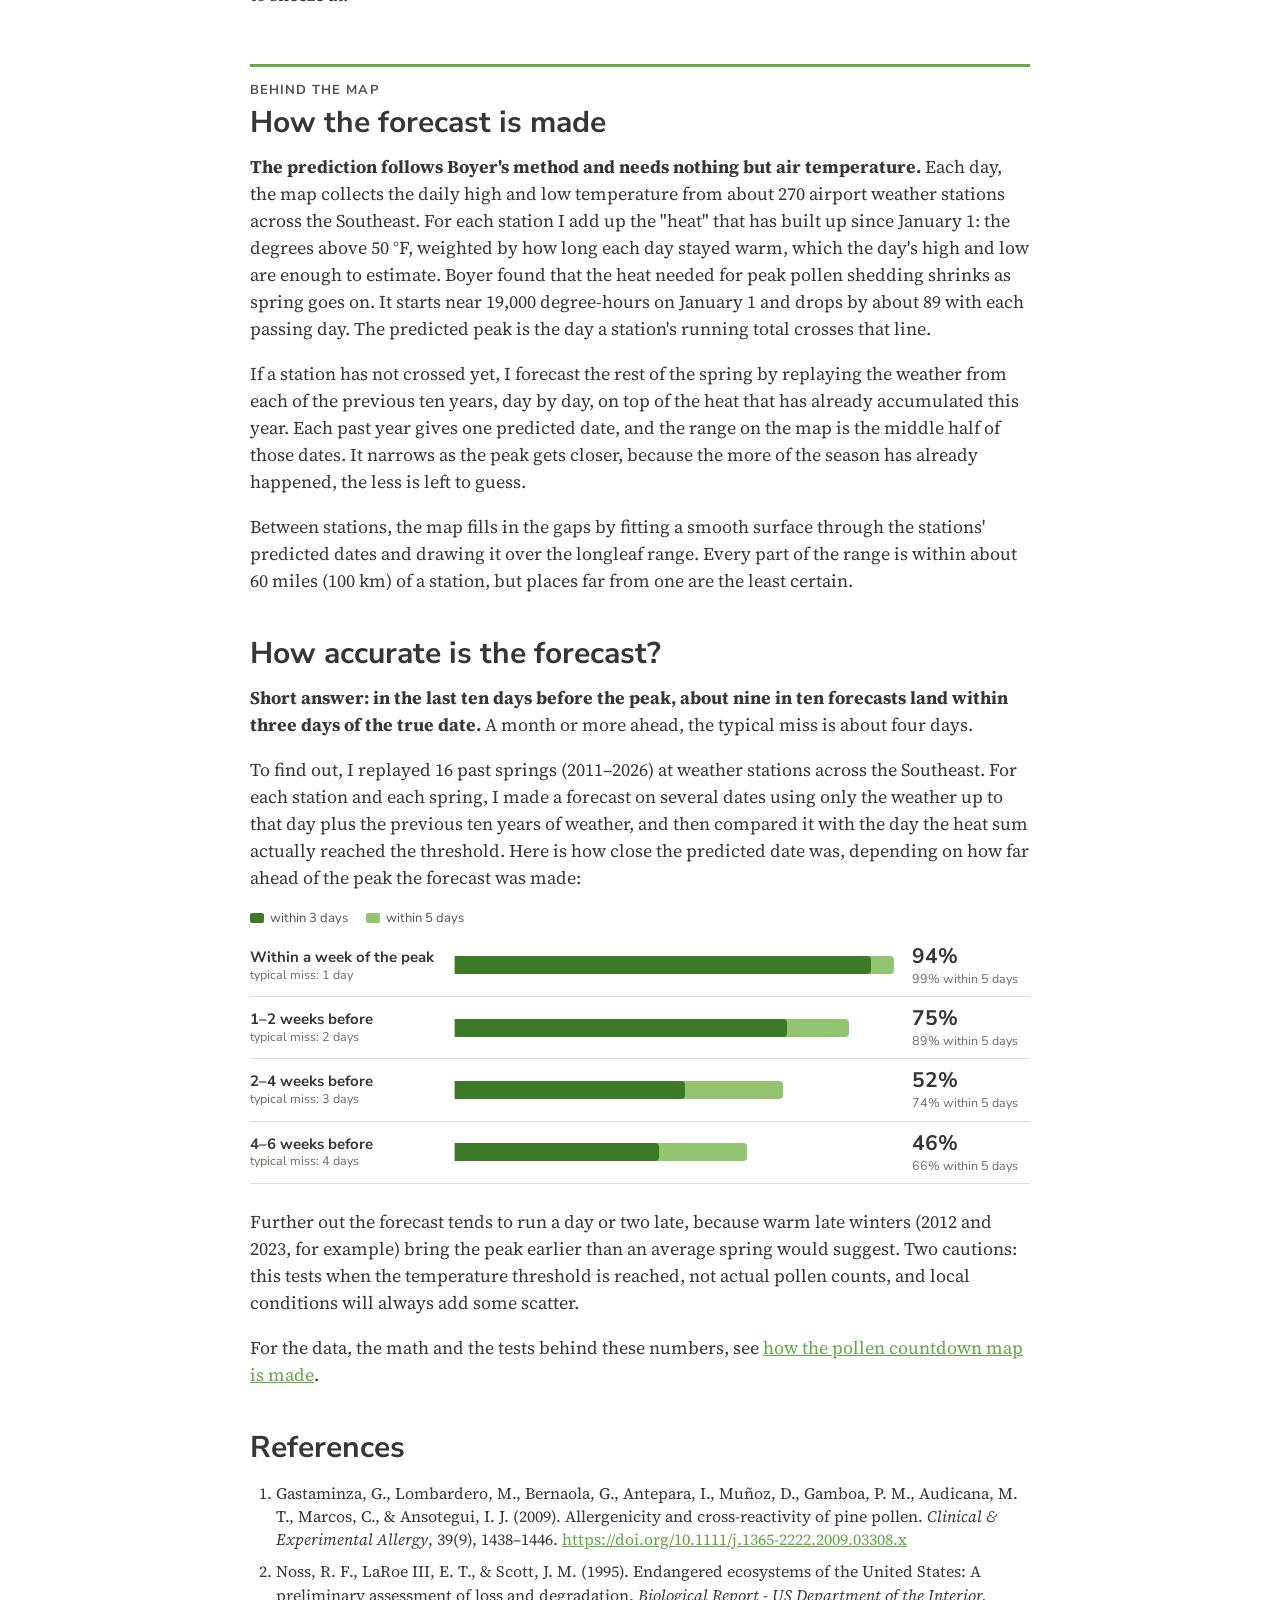
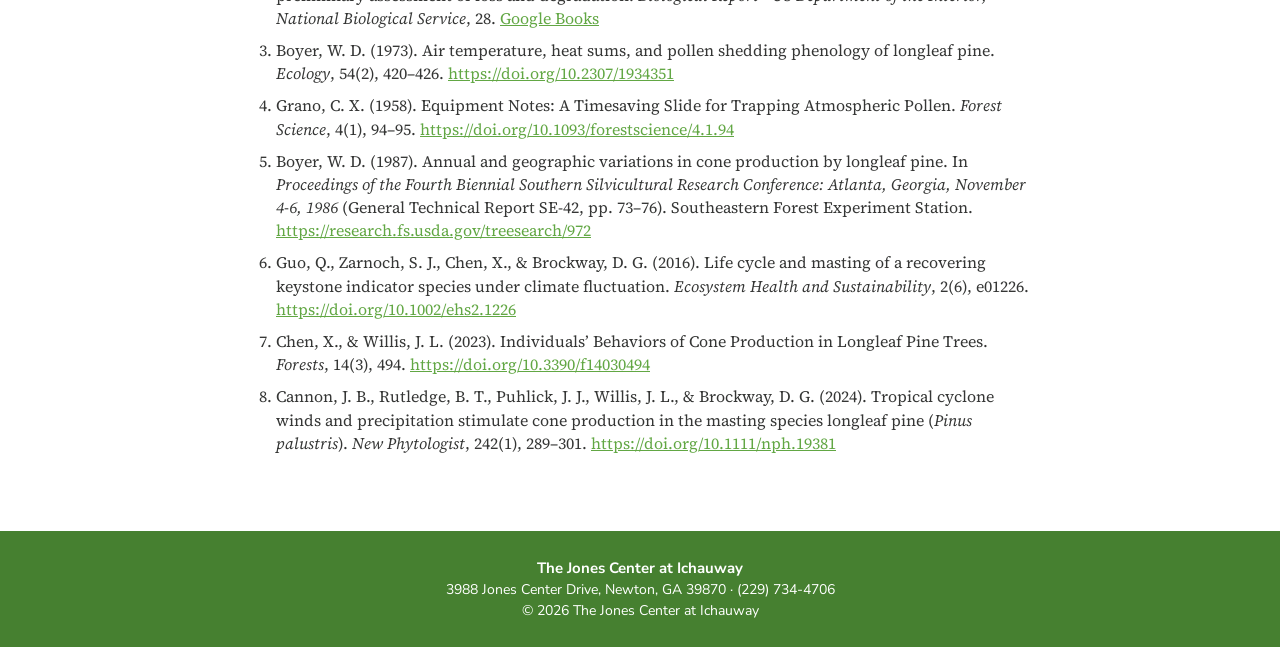
==== commit 0749306e: "Move the pollen-shedding paragraph up, after the allergies opening" ====
--- a/site/index.html
+++ b/site/index.html
@@ -63,6 +63,7 @@
 
 <h2 id="pine-pollen-shedding">Pine pollen shedding</h2>
 <p><strong>Each spring I battle with allergies.</strong> It starts with itchy, watery eyes, progresses into a runny nose, and culminates in wall-shaking sneezes. I realize we are in the midst of allergy season when I find that my metallic blue SUV has been dusted with a powdery-yellow film of pine pollen. Pine pollen is a weak allergen for most people (the grains are large and low in protein), so I can’t blame it for my sneezing, although a few people do react to it<sup><a href="#ref-1">1</a></sup>. But I can blame the pines for sullying my car—usually only a day or two after giving it a wash.</p>
+<p>Watching pine trees shed their pollen is fascinating. Once a tree canopy is filled with ripened catkins, even a slight breeze can trigger the pollen to release. As the branches gently jostle, a yellow cloud billows forth, rolling slowly from the needles before the yellow haze disappears into the wind. Whole stands of pine may erupt their pollen during the same gust of wind.</p>
 <p>Although allergy season surprises me each year, the timing of pollen shedding in pines is remarkably predictable. In 1973, USDA Forest Service scientist, Bill Boyer, discovered a way to successfully predict peak pine pollen shedding within just a day or two using only air temperature records and some Scotch® tape.</p>
 <p>Boyer worked for the USDA Forest Service – <a href="https://www.fs.usda.gov/research/srs">Southern Research Station</a> in rural Brewton, Alabama. For decades, he conducted painstaking work to study the reproductive patterns of longleaf pine. He was interested in the longleaf pine ecosystem because it once stretched over 90 million acres in the southeastern U.S., but due to unsustainable logging and land use changes throughout the 19<sup>th</sup> and 20<sup>th</sup> centuries, the ecosystem was reduced to <a href="https://books.google.com/books?id=-MN5MO16ECYC">only 5% of its historic range</a><sup><a href="#ref-2">2</a></sup>. Boyer wanted to learn more about reproduction in longleaf pine to help conservationists understand how to reestablish and manage the species, and eventually help it recover.</p>
 <h2 id="boyers-pollen-experiment">Boyer’s pollen experiment</h2>
@@ -76,7 +77,6 @@
 <p>Boyer used a measure called a <em>heat sum</em> to predict the exact day the catkins would mature and release pollen. For every hour the air temperature stayed above 50 °F, Boyer would add up the number of <em>degree-hours</em> over 50 °F. For example, if temperatures were 60 °F for 1 hour (50 °F + 10 °F), then the total heat sum would increase by 10 degree-hours. If the temperature averaged 70 °F over the next hour (50 °F + 20 °F), the heat sum would increase by another 20 degree-hours. (Boyer worked from hourly temperature readings; the map estimates the same thing from each day’s high and low, as described in <a href="#how-the-forecast-is-made">How the forecast is made</a>.) In the chart for any station (hover over or click a dot on the map above), the red line tracks the slow accumulation of the heat sum for this year. As the year progresses, the actual heat sum requirement steadily decreases (blue line). By the time the accumulated heat sum exceeds the required threshold, longleaf pine catkins have reached maturity and the pollen is ready to shed.</p>
 <p><img alt="Scatter plot of the recorded day of peak pollen shed against the expected day, both from about day 50 to day 120. The points fall almost exactly on a straight 1:1 line. Filled circles (data in the original analysis, r² = 0.998) and open squares (data not in the original analysis, r² = 0.968), including sites labeled N. Ala. and N.C., sit close to the line." src="img/pollen-shed-prediction.jpg"></p>
 <p class="caption">Figure 3. Data from Boyer’s <a href="https://doi.org/10.2307/1934351">original 1973 article</a> shows a close match between when the day of the year he expected peak pollen shed, and the actual day of the year it occurred. <a href="https://doi.org/10.2307/1934351">Boyer (1973) Ecology 54 (2) 420-426.</a></p>
-<p>Watching pine trees shed their pollen is fascinating. Once a tree canopy is filled with ripened catkins, even a slight breeze can trigger the pollen to release. As the branches gently jostle, a yellow cloud billows forth, rolling slowly from the needles before the yellow haze disappears into the wind. Whole stands of pine may erupt their pollen during the same gust of wind.</p>
 <p>Without clocks and calendars, many plants rely on environmental cues for reproductive events. Successful reproduction is more likely when pollen release happens while female cones are most receptive. So, it should not be surprising that pollen release is so well-timed to weather events.</p>
 <h2 id="boyers-legacy">Boyer’s legacy</h2>
 <p><strong>Boyer’s research laid the foundation for much of the modern-day research on longleaf pine reproduction.</strong> In addition to meticulous pollen counts, Boyer initiated a <a href="https://research.fs.usda.gov/treesearch/972">long-term survey of pine cone</a> production across the Southeast in 1958<sup><a href="#ref-5">5</a></sup>. Using only binoculars, he selected a group of trees in several areas throughout the region, and counted each cone produced to learn more about the drivers of reproductive success. These cone surveys are continued by his successors at the Southern Research Station, and they continue to lead to discoveries in pine reproduction to this day<sup><a href="#ref-6">6</a>–<a href="#ref-8">8</a></sup>.</p>
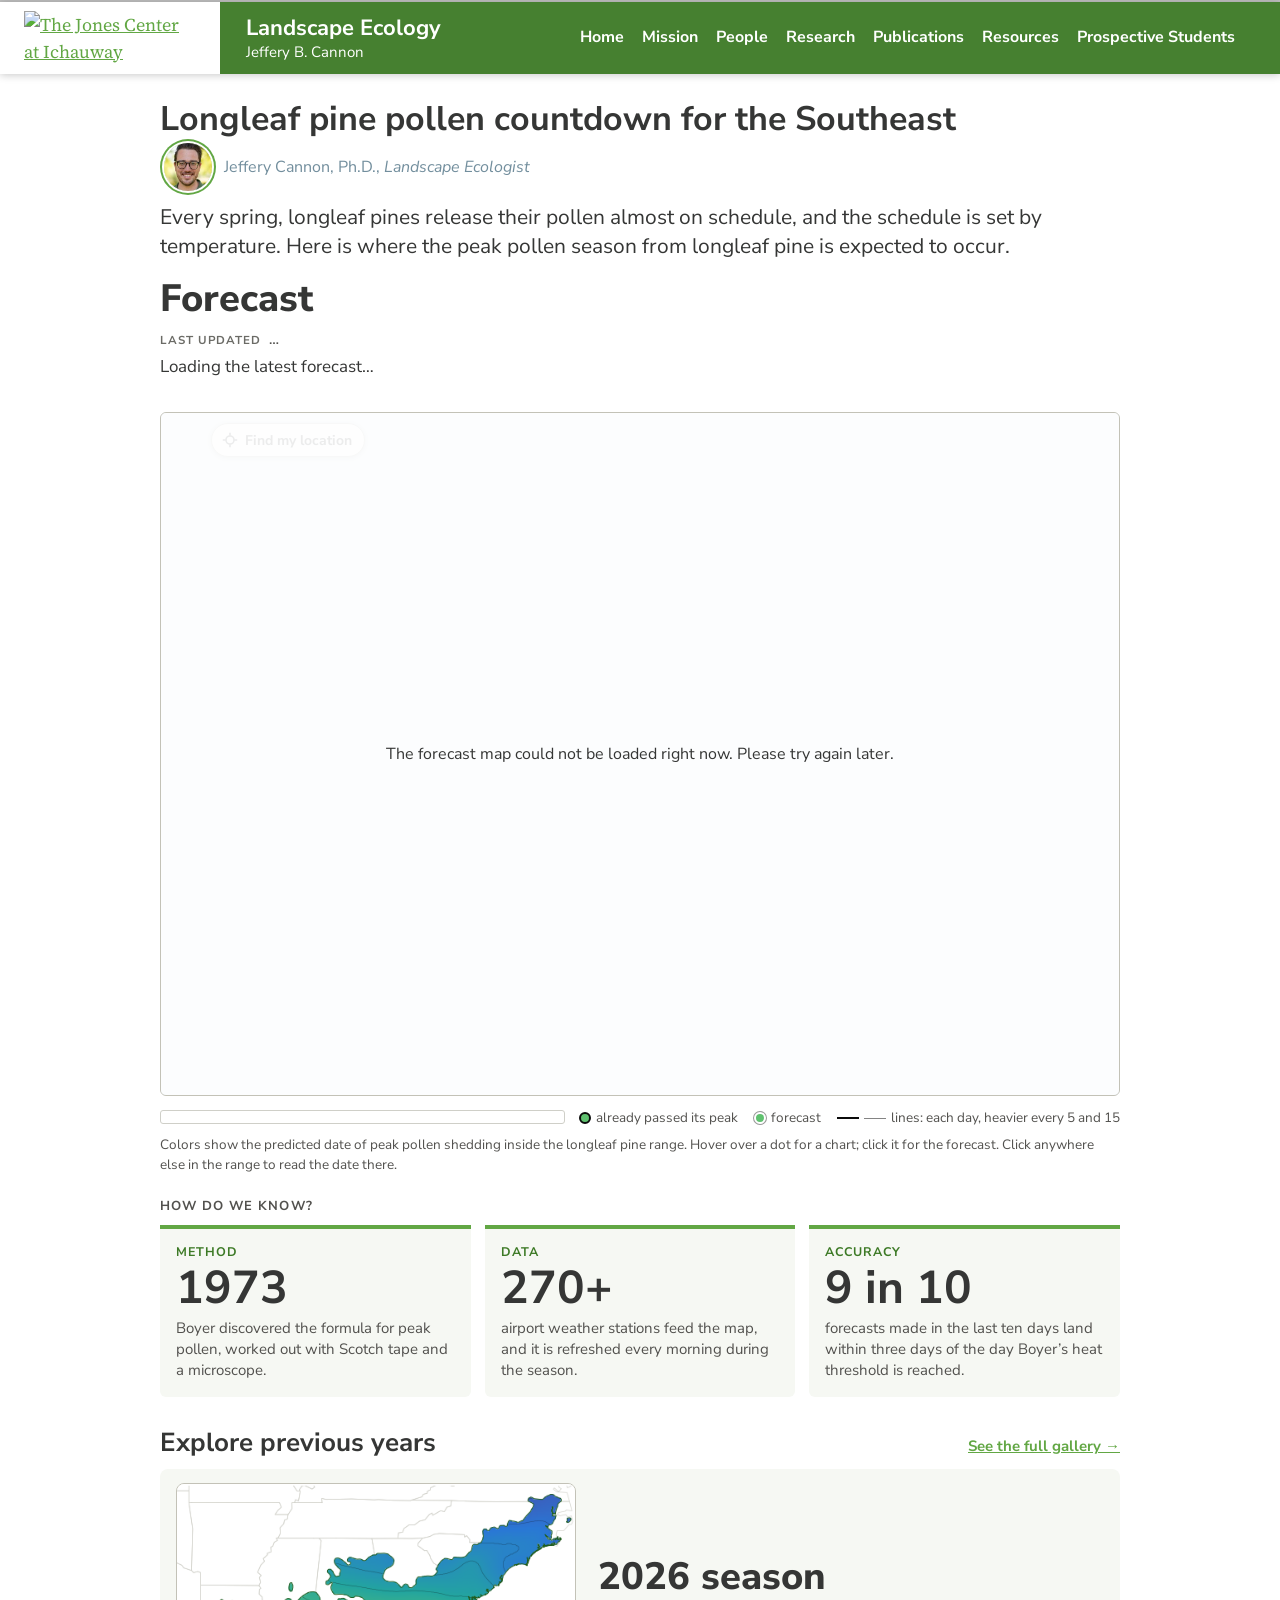
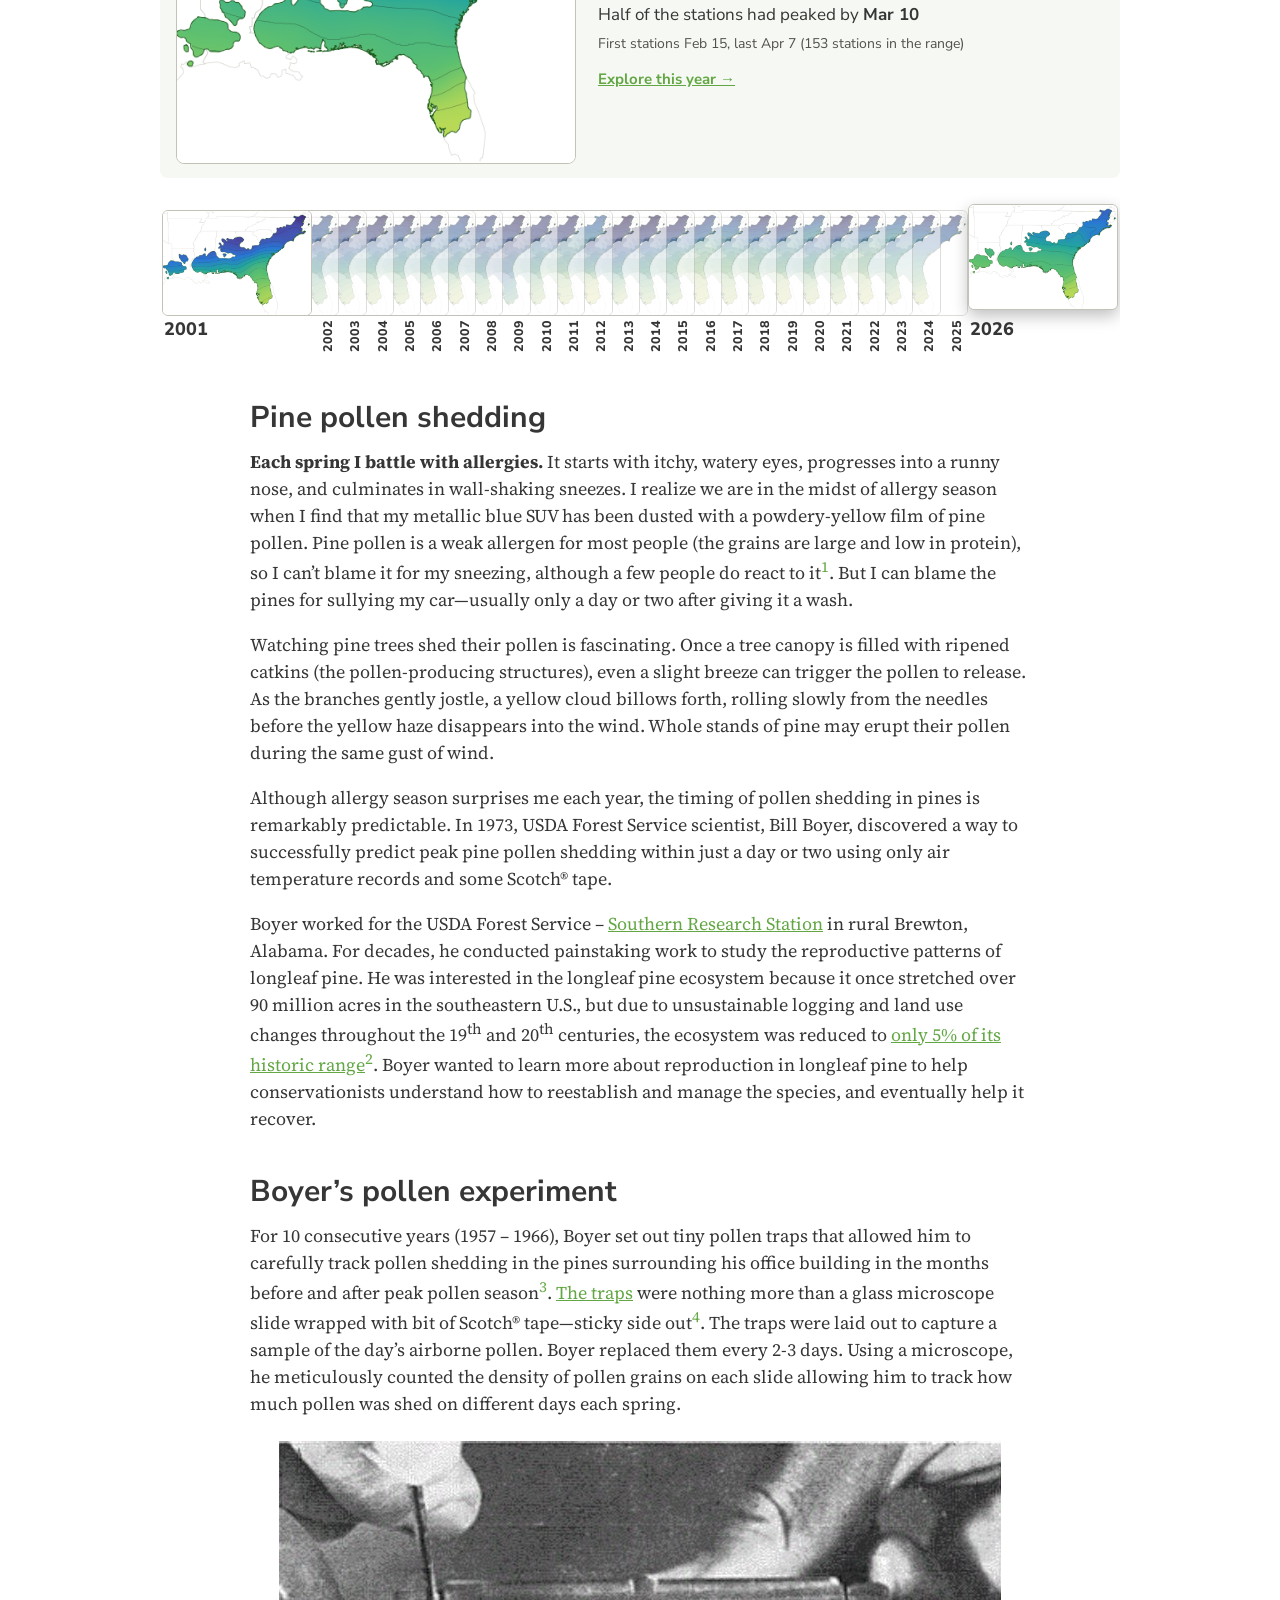
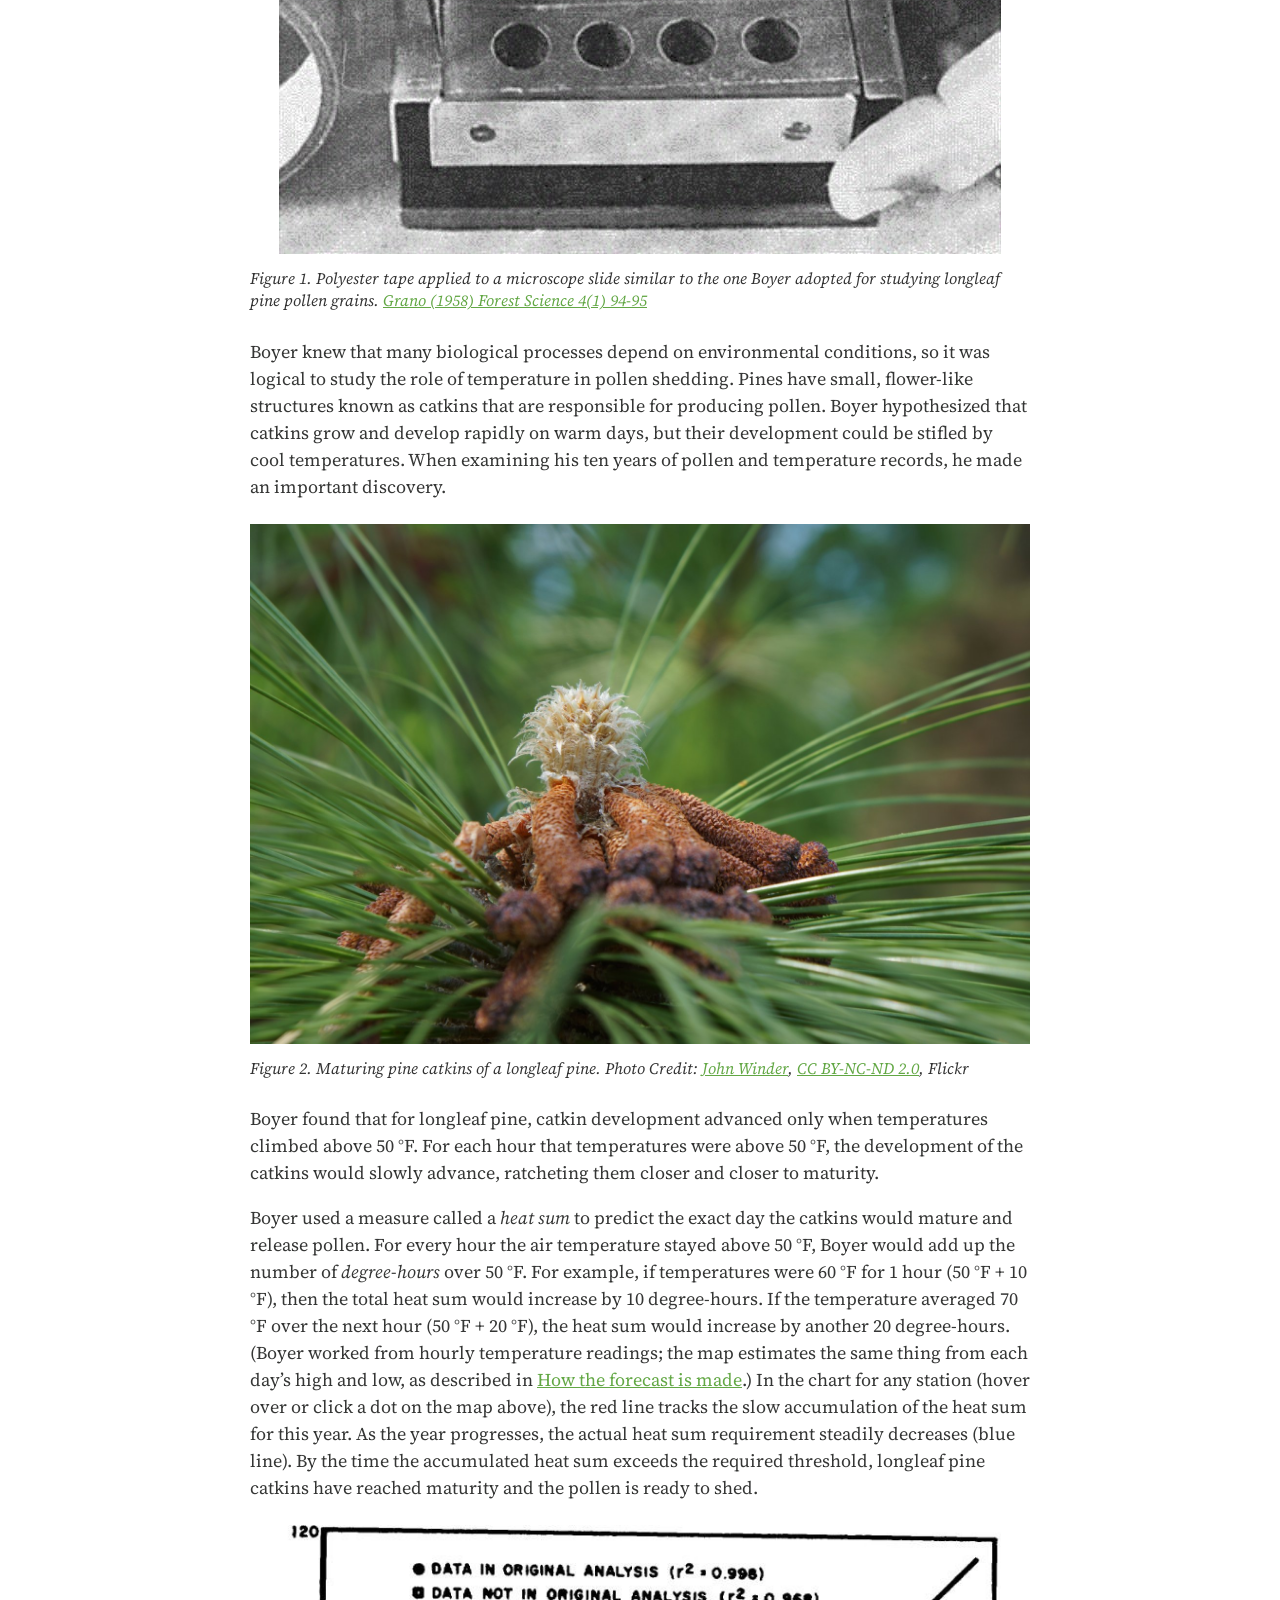
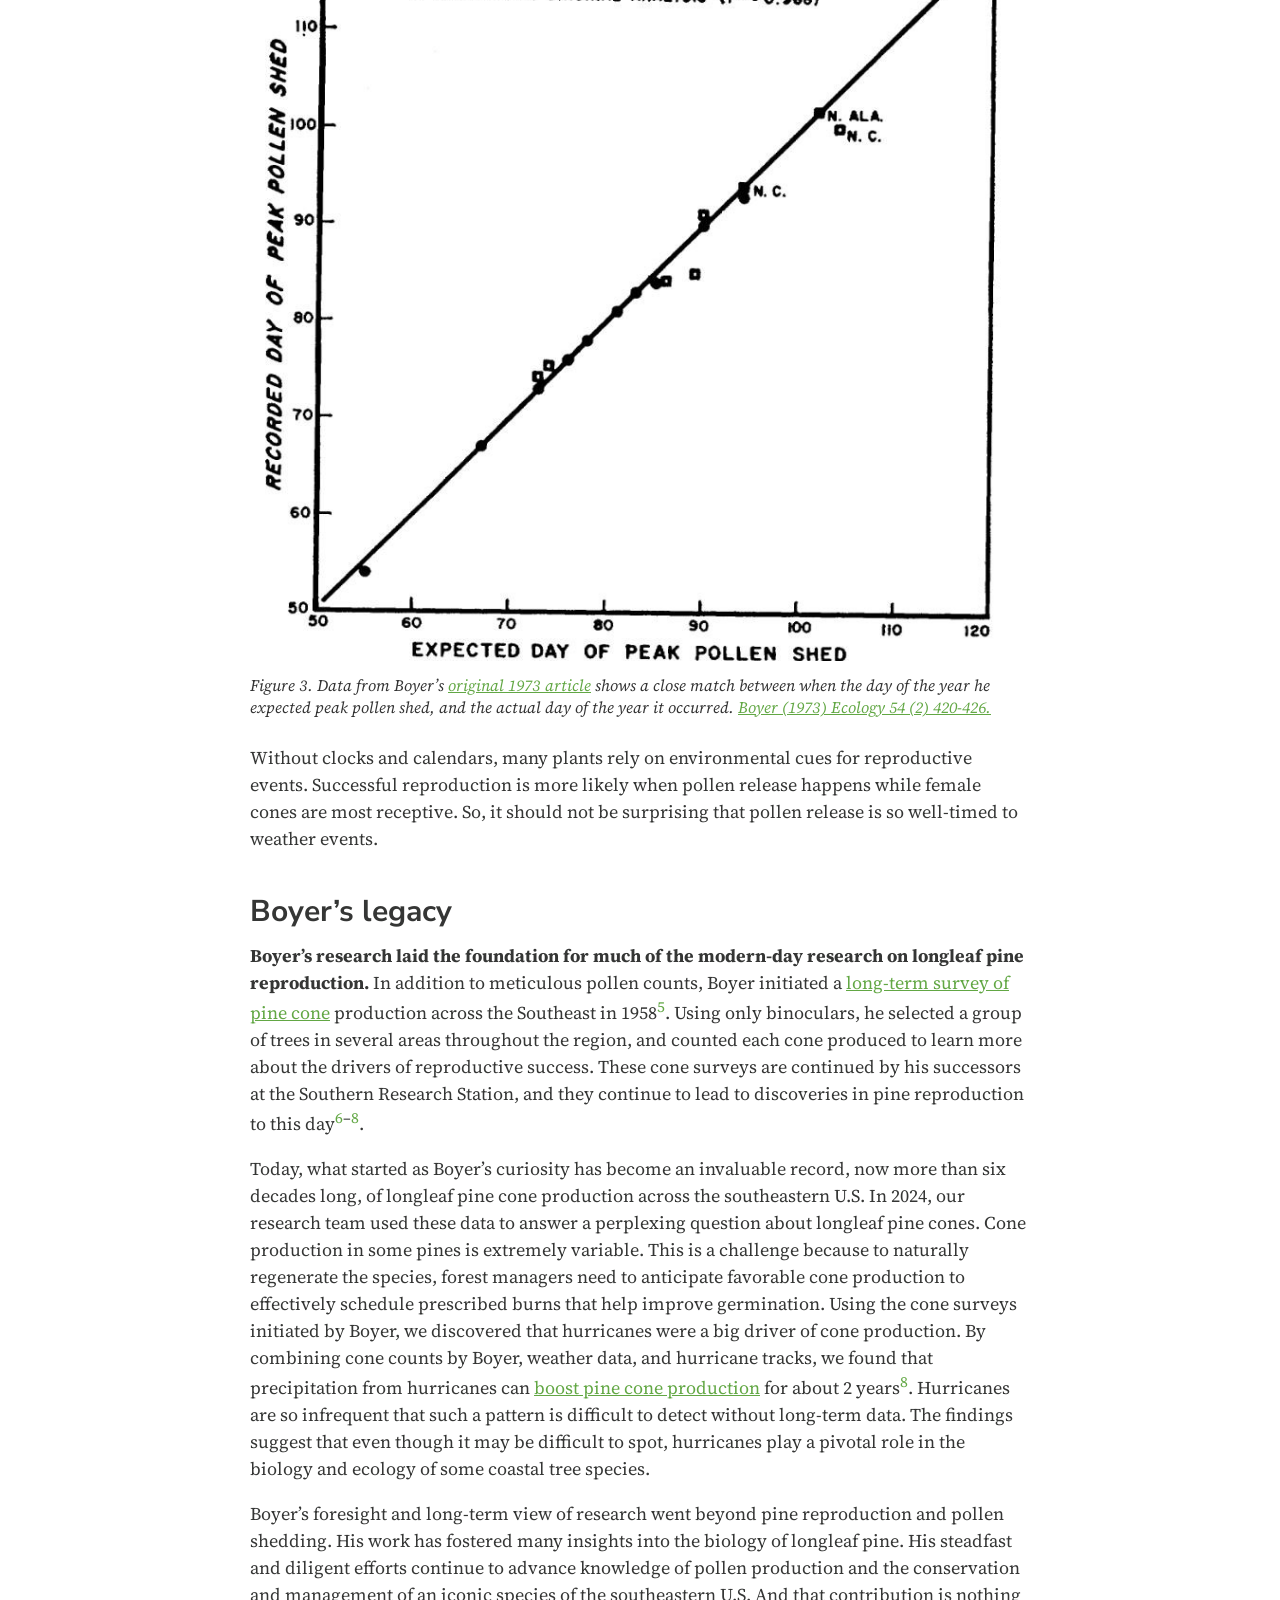
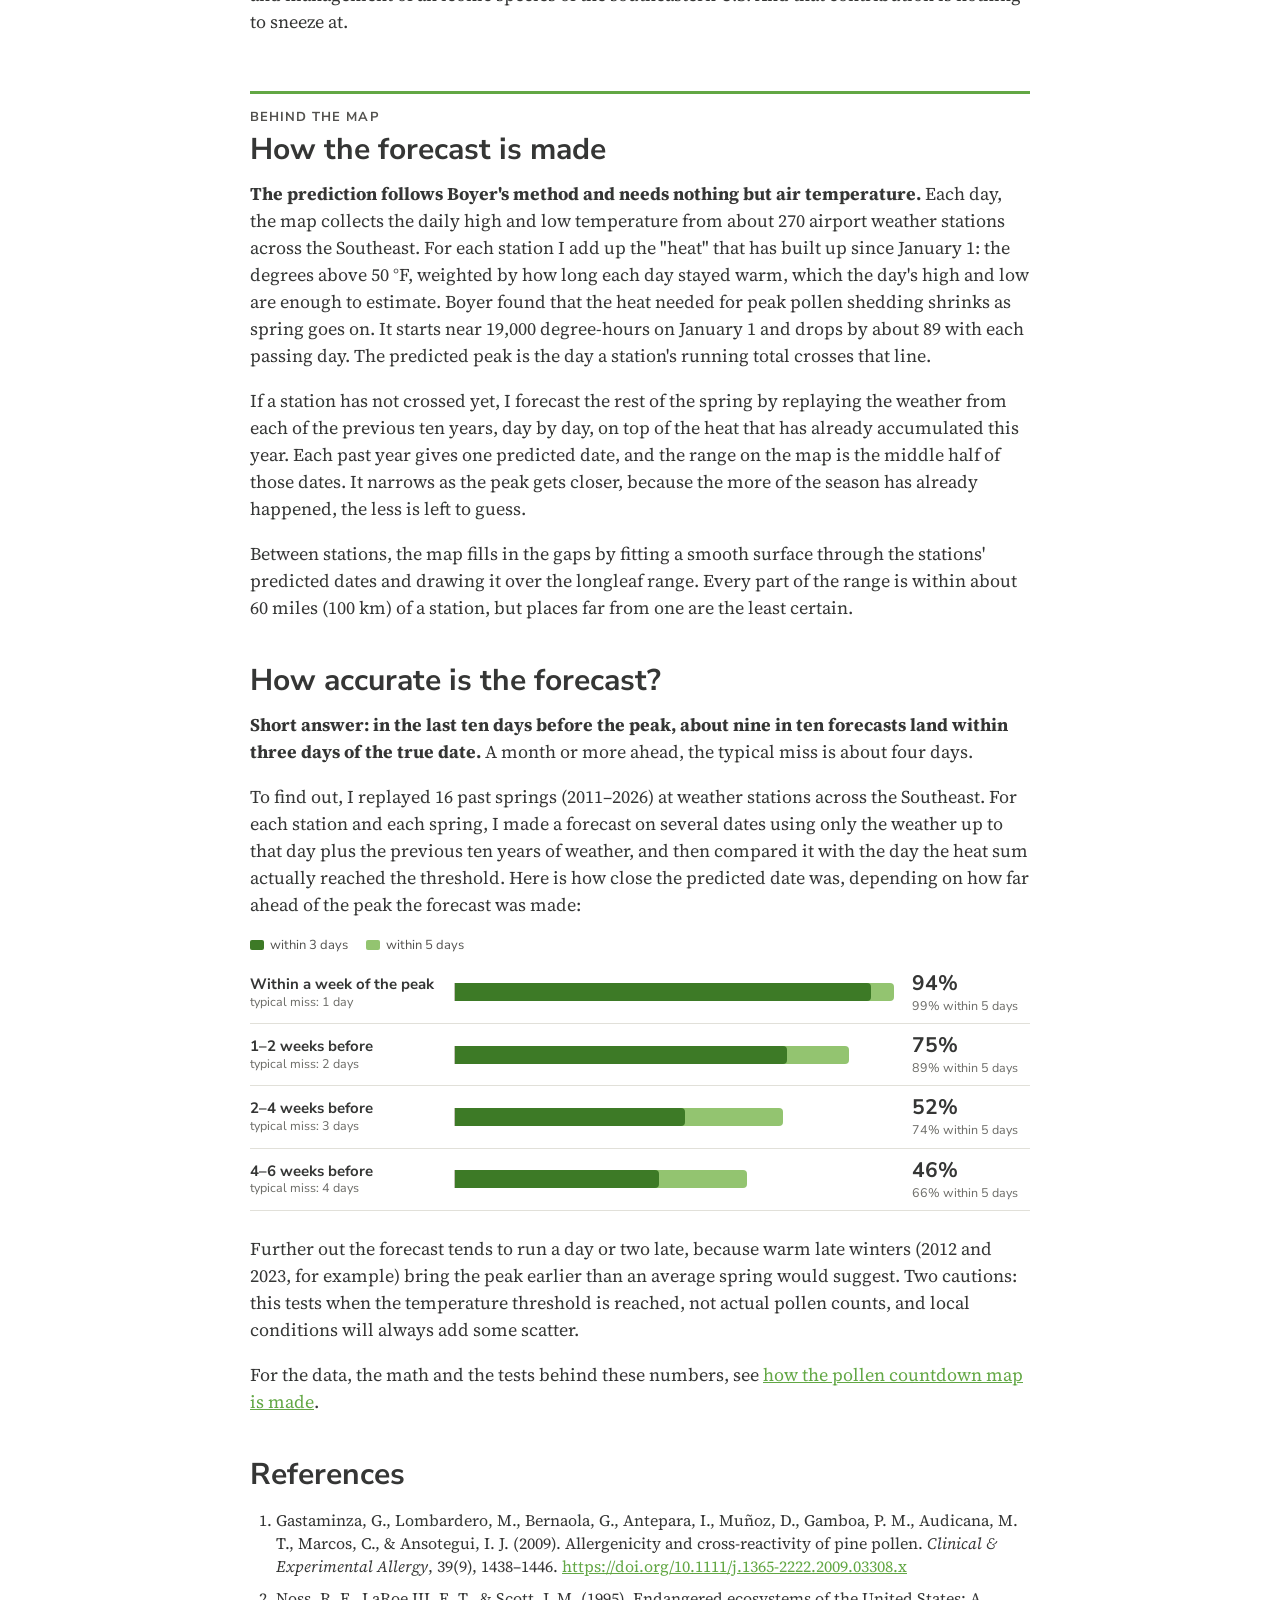
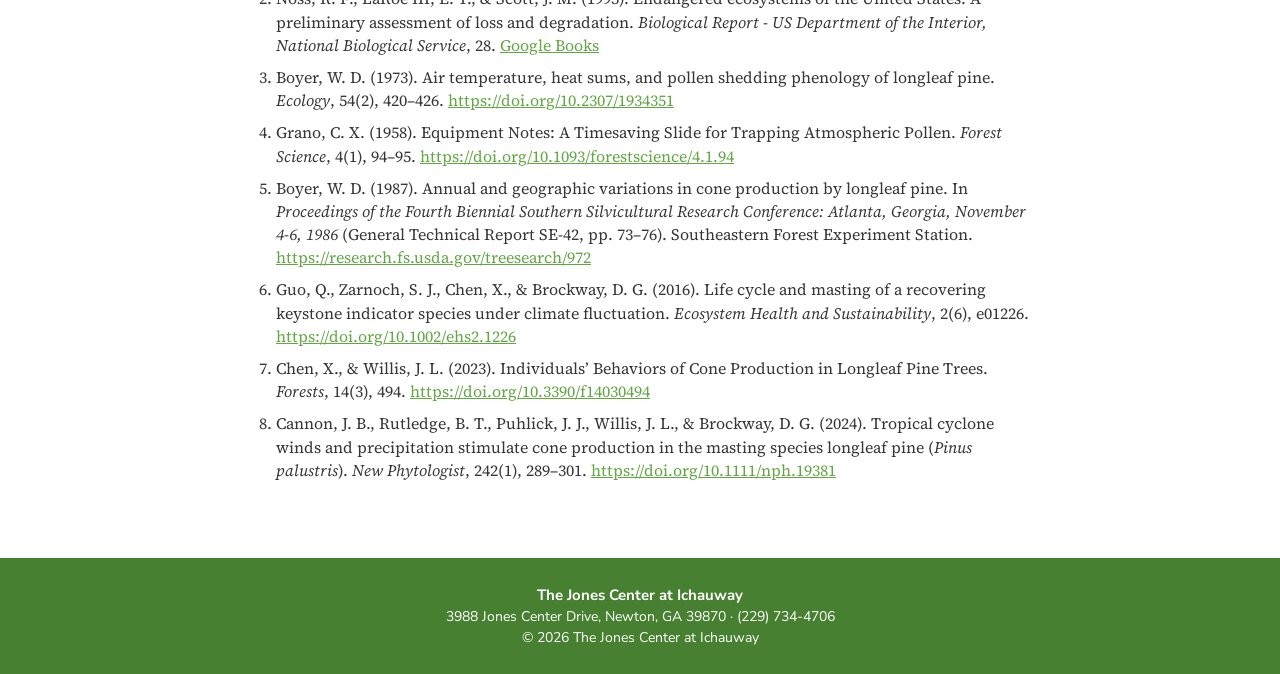
==== commit 943987a6: "Explain catkins where they first appear" ====
--- a/site/index.html
+++ b/site/index.html
@@ -63,7 +63,7 @@
 
 <h2 id="pine-pollen-shedding">Pine pollen shedding</h2>
 <p><strong>Each spring I battle with allergies.</strong> It starts with itchy, watery eyes, progresses into a runny nose, and culminates in wall-shaking sneezes. I realize we are in the midst of allergy season when I find that my metallic blue SUV has been dusted with a powdery-yellow film of pine pollen. Pine pollen is a weak allergen for most people (the grains are large and low in protein), so I can’t blame it for my sneezing, although a few people do react to it<sup><a href="#ref-1">1</a></sup>. But I can blame the pines for sullying my car—usually only a day or two after giving it a wash.</p>
-<p>Watching pine trees shed their pollen is fascinating. Once a tree canopy is filled with ripened catkins, even a slight breeze can trigger the pollen to release. As the branches gently jostle, a yellow cloud billows forth, rolling slowly from the needles before the yellow haze disappears into the wind. Whole stands of pine may erupt their pollen during the same gust of wind.</p>
+<p>Watching pine trees shed their pollen is fascinating. Once a tree canopy is filled with ripened catkins (the pollen-producing structures), even a slight breeze can trigger the pollen to release. As the branches gently jostle, a yellow cloud billows forth, rolling slowly from the needles before the yellow haze disappears into the wind. Whole stands of pine may erupt their pollen during the same gust of wind.</p>
 <p>Although allergy season surprises me each year, the timing of pollen shedding in pines is remarkably predictable. In 1973, USDA Forest Service scientist, Bill Boyer, discovered a way to successfully predict peak pine pollen shedding within just a day or two using only air temperature records and some Scotch® tape.</p>
 <p>Boyer worked for the USDA Forest Service – <a href="https://www.fs.usda.gov/research/srs">Southern Research Station</a> in rural Brewton, Alabama. For decades, he conducted painstaking work to study the reproductive patterns of longleaf pine. He was interested in the longleaf pine ecosystem because it once stretched over 90 million acres in the southeastern U.S., but due to unsustainable logging and land use changes throughout the 19<sup>th</sup> and 20<sup>th</sup> centuries, the ecosystem was reduced to <a href="https://books.google.com/books?id=-MN5MO16ECYC">only 5% of its historic range</a><sup><a href="#ref-2">2</a></sup>. Boyer wanted to learn more about reproduction in longleaf pine to help conservationists understand how to reestablish and manage the species, and eventually help it recover.</p>
 <h2 id="boyers-pollen-experiment">Boyer’s pollen experiment</h2>
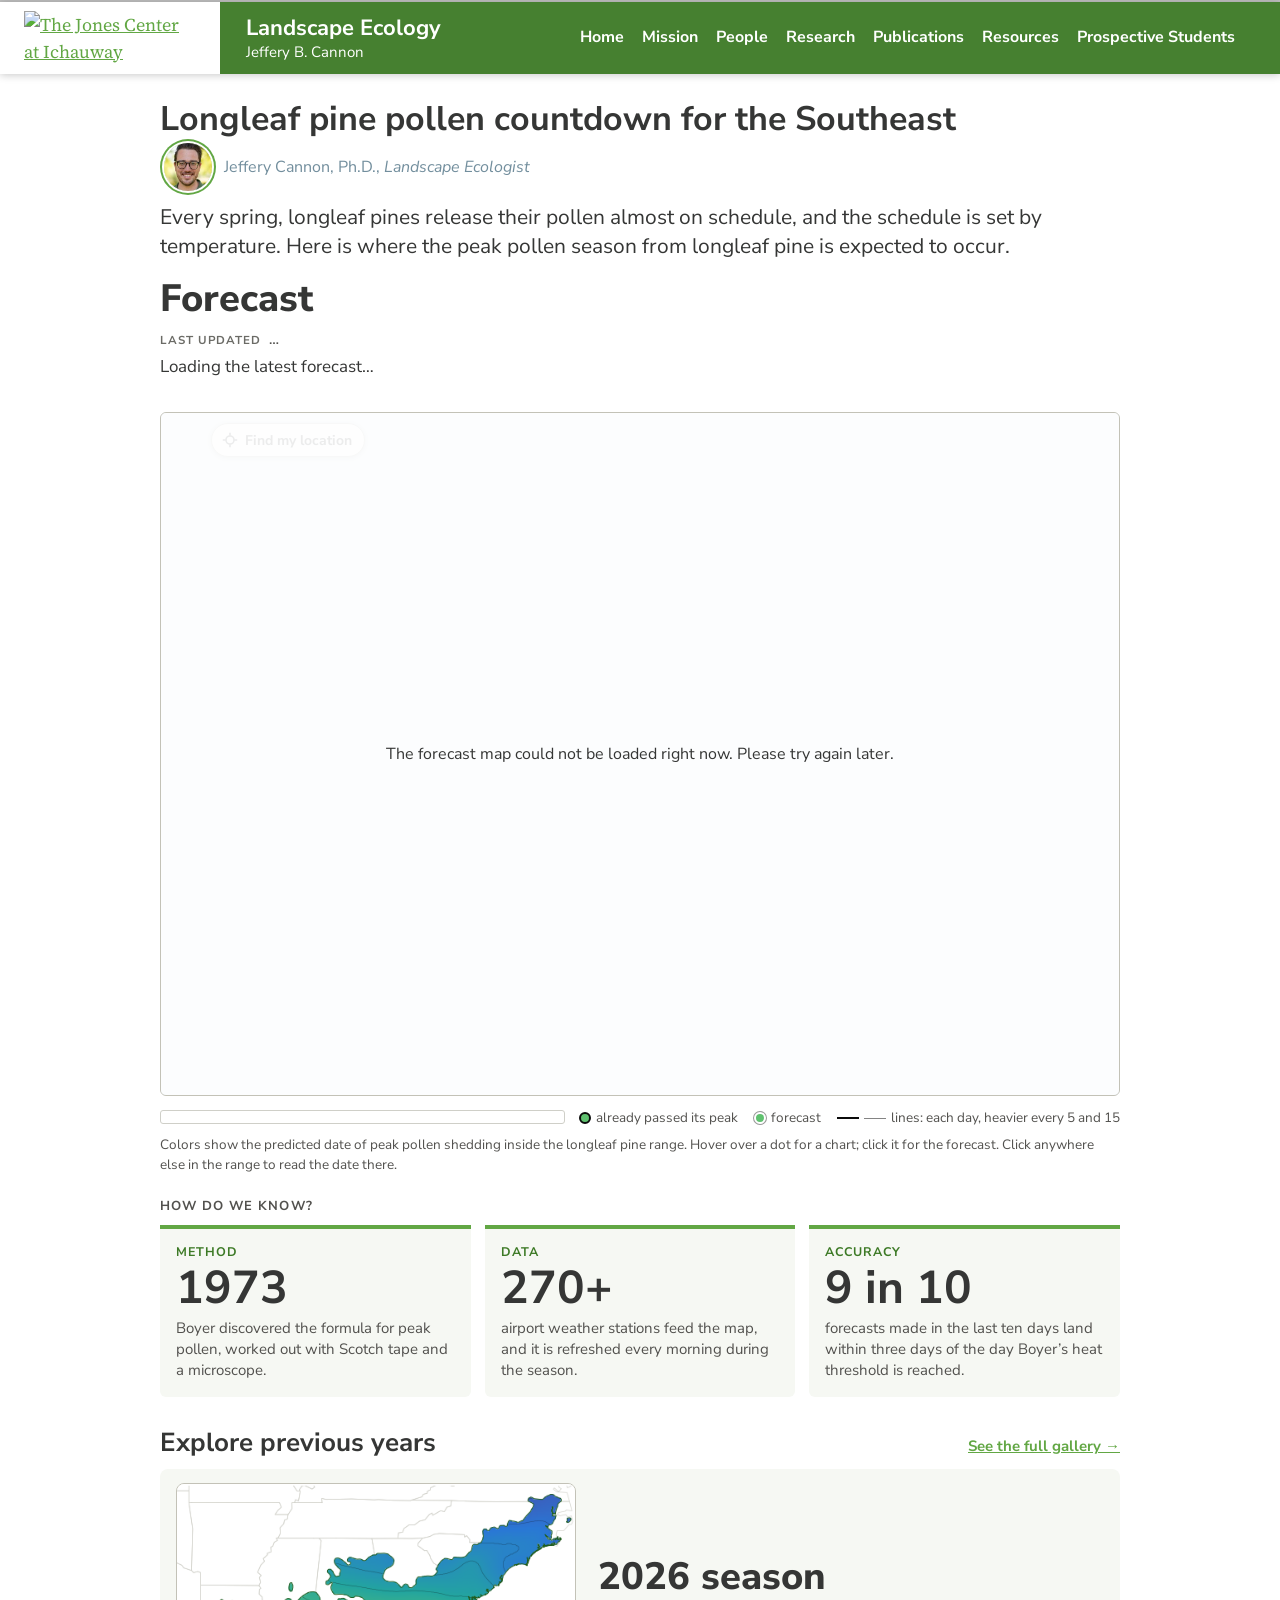
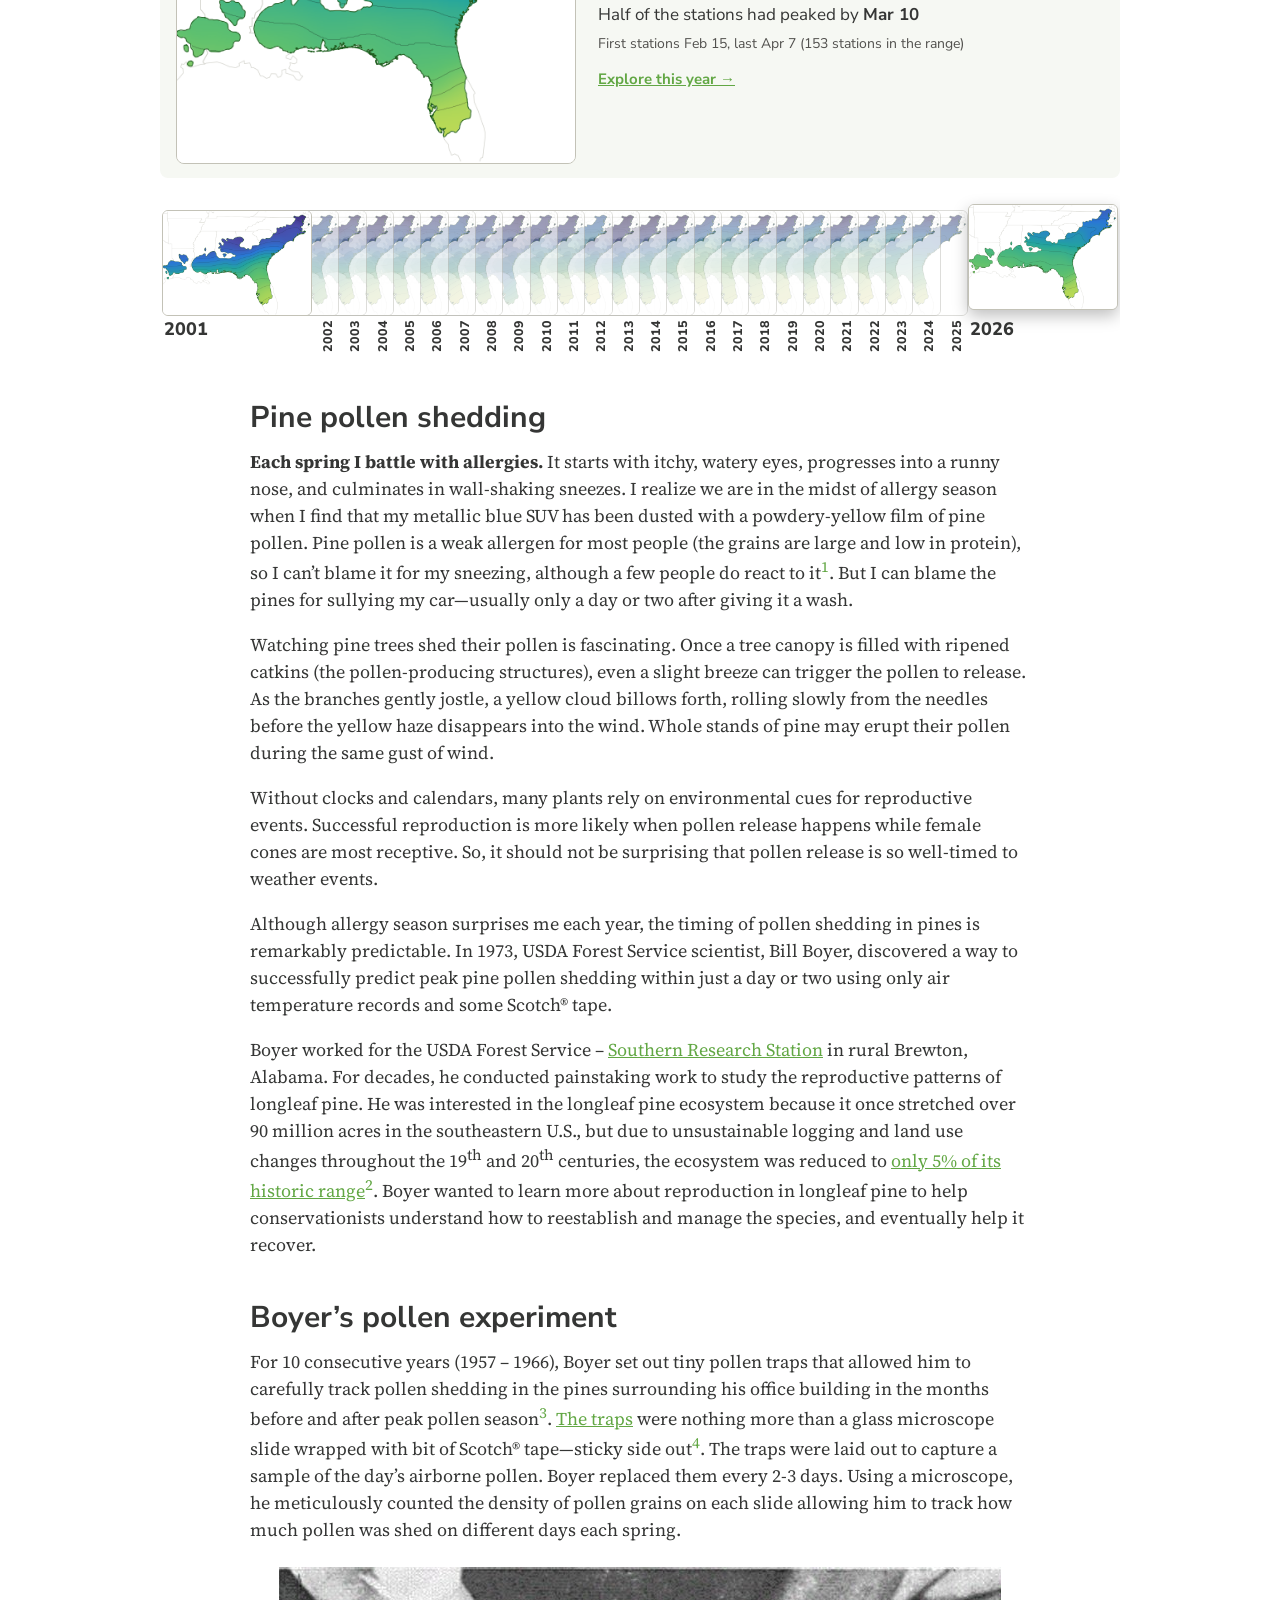
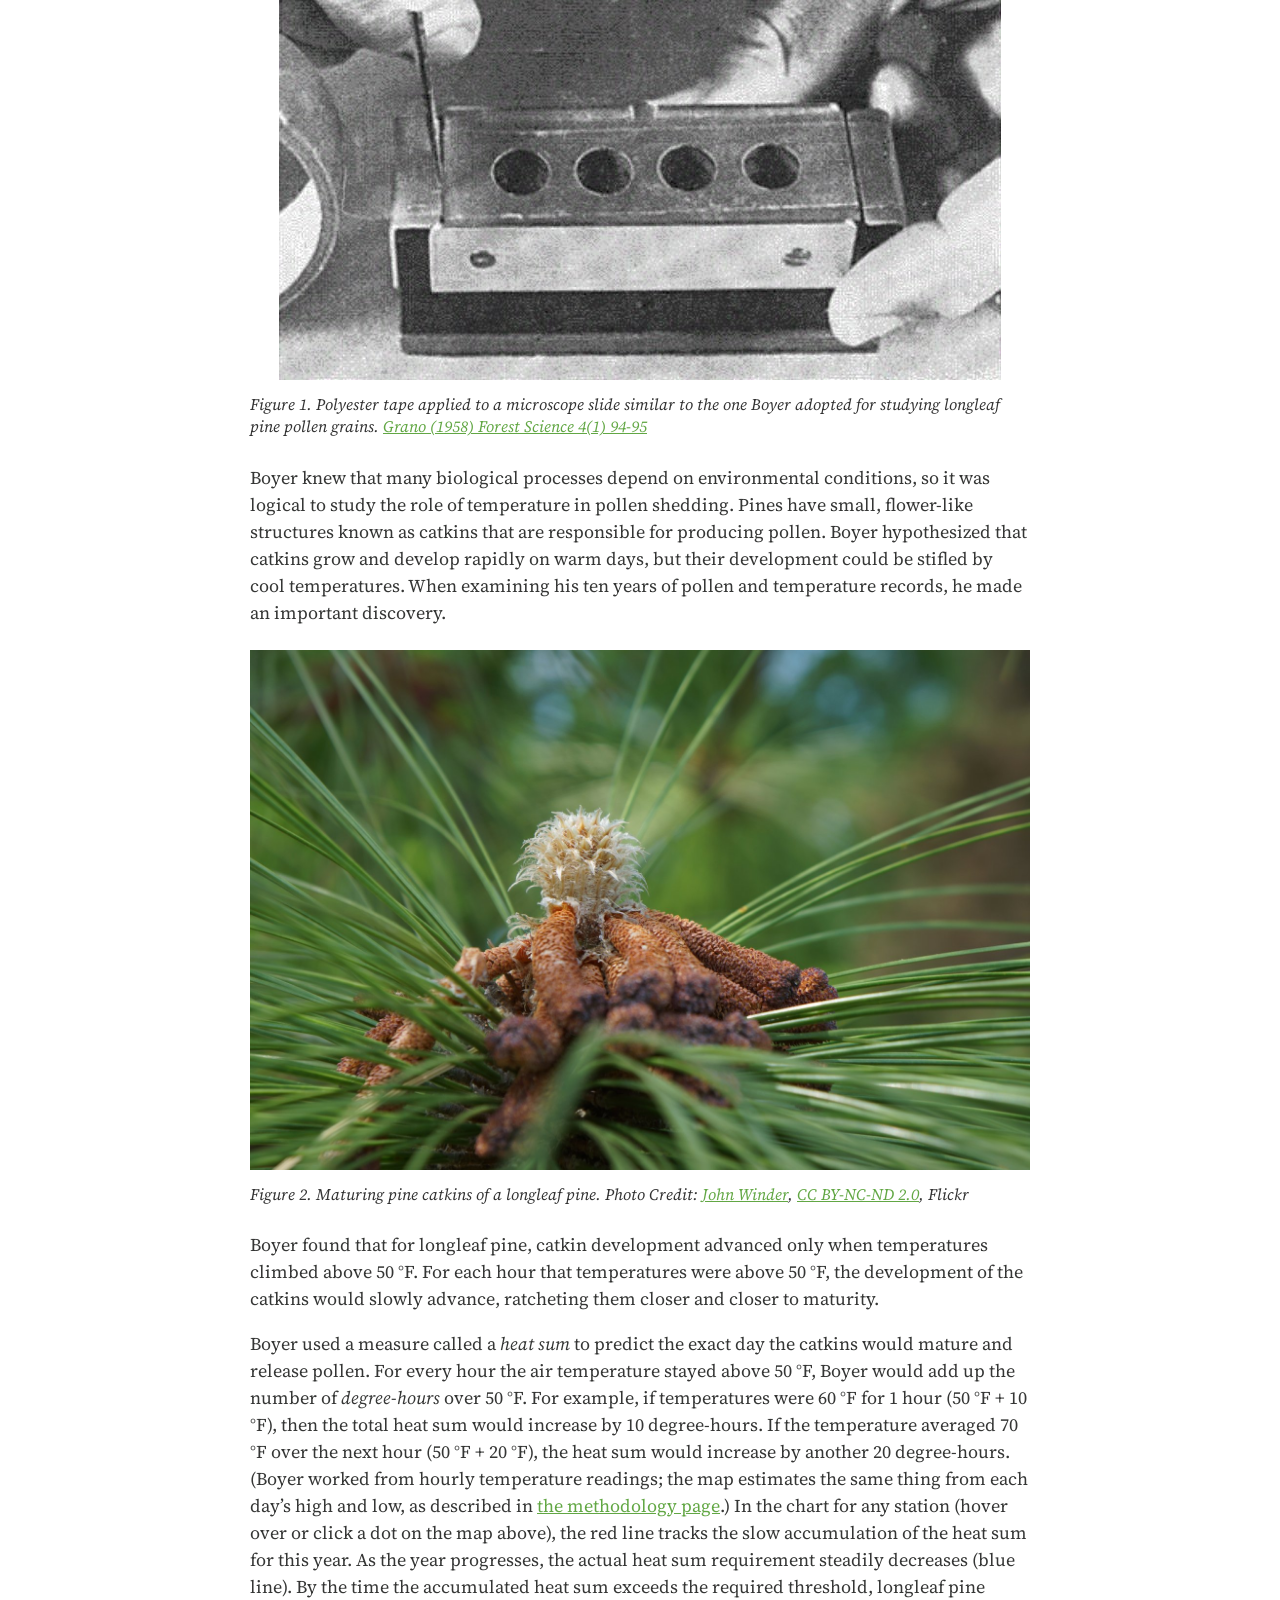
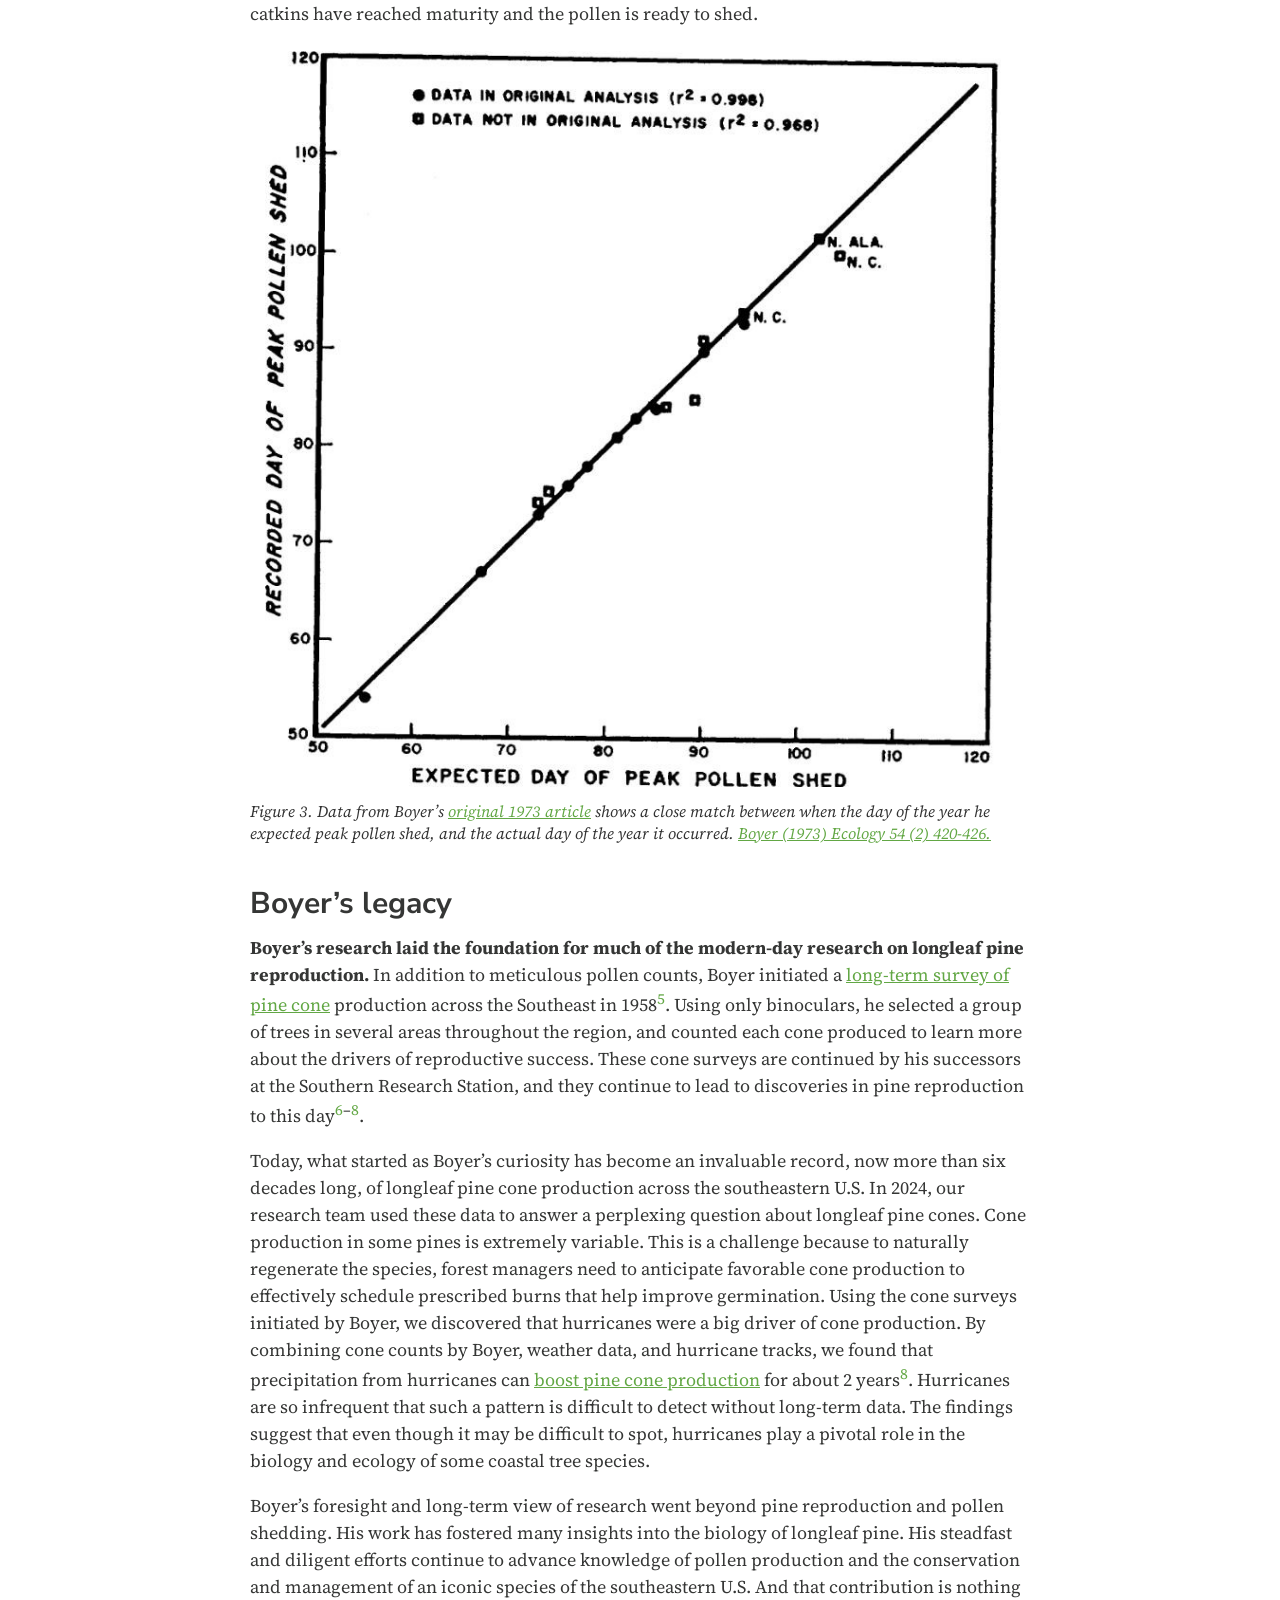
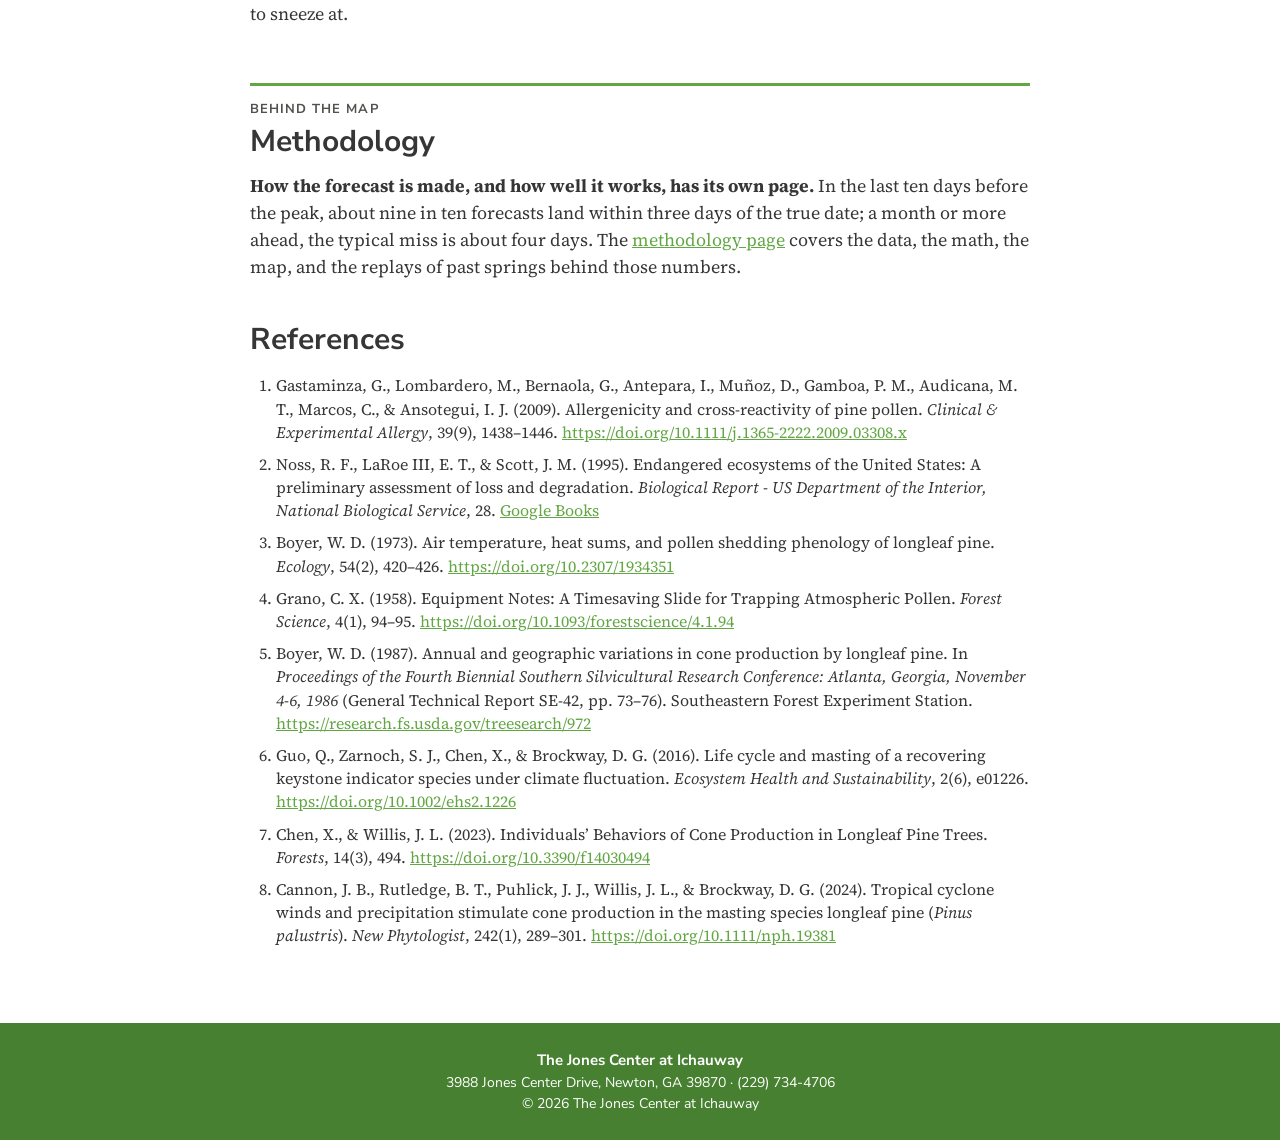
==== commit 2043d87d: "One methodology page; README badges; move a paragraph up Combine "how the forecast is made", "how ac" ====
--- a/site/index.html
+++ b/site/index.html
@@ -64,6 +64,7 @@
 <h2 id="pine-pollen-shedding">Pine pollen shedding</h2>
 <p><strong>Each spring I battle with allergies.</strong> It starts with itchy, watery eyes, progresses into a runny nose, and culminates in wall-shaking sneezes. I realize we are in the midst of allergy season when I find that my metallic blue SUV has been dusted with a powdery-yellow film of pine pollen. Pine pollen is a weak allergen for most people (the grains are large and low in protein), so I can’t blame it for my sneezing, although a few people do react to it<sup><a href="#ref-1">1</a></sup>. But I can blame the pines for sullying my car—usually only a day or two after giving it a wash.</p>
 <p>Watching pine trees shed their pollen is fascinating. Once a tree canopy is filled with ripened catkins (the pollen-producing structures), even a slight breeze can trigger the pollen to release. As the branches gently jostle, a yellow cloud billows forth, rolling slowly from the needles before the yellow haze disappears into the wind. Whole stands of pine may erupt their pollen during the same gust of wind.</p>
+<p>Without clocks and calendars, many plants rely on environmental cues for reproductive events. Successful reproduction is more likely when pollen release happens while female cones are most receptive. So, it should not be surprising that pollen release is so well-timed to weather events.</p>
 <p>Although allergy season surprises me each year, the timing of pollen shedding in pines is remarkably predictable. In 1973, USDA Forest Service scientist, Bill Boyer, discovered a way to successfully predict peak pine pollen shedding within just a day or two using only air temperature records and some Scotch® tape.</p>
 <p>Boyer worked for the USDA Forest Service – <a href="https://www.fs.usda.gov/research/srs">Southern Research Station</a> in rural Brewton, Alabama. For decades, he conducted painstaking work to study the reproductive patterns of longleaf pine. He was interested in the longleaf pine ecosystem because it once stretched over 90 million acres in the southeastern U.S., but due to unsustainable logging and land use changes throughout the 19<sup>th</sup> and 20<sup>th</sup> centuries, the ecosystem was reduced to <a href="https://books.google.com/books?id=-MN5MO16ECYC">only 5% of its historic range</a><sup><a href="#ref-2">2</a></sup>. Boyer wanted to learn more about reproduction in longleaf pine to help conservationists understand how to reestablish and manage the species, and eventually help it recover.</p>
 <h2 id="boyers-pollen-experiment">Boyer’s pollen experiment</h2>
@@ -74,10 +75,9 @@
 <p><img alt="Close-up of a longleaf pine shoot tip: a pale, bristly bud sits above a cluster of brown, maturing pollen catkins, surrounded by long green needles." src="img/pine-catkins.jpg"></p>
 <p class="caption">Figure 2. Maturing pine catkins of a longleaf pine. Photo Credit: <a href="https://www.flickr.com/photos/83833206@N00/42094013401/">John Winder</a>, <a href="https://creativecommons.org/licenses/by-nc-nd/2.0/">CC BY-NC-ND 2.0</a>, Flickr</p>
 <p>Boyer found that for longleaf pine, catkin development advanced only when temperatures climbed above 50 °F. For each hour that temperatures were above 50 °F, the development of the catkins would slowly advance, ratcheting them closer and closer to maturity.</p>
-<p>Boyer used a measure called a <em>heat sum</em> to predict the exact day the catkins would mature and release pollen. For every hour the air temperature stayed above 50 °F, Boyer would add up the number of <em>degree-hours</em> over 50 °F. For example, if temperatures were 60 °F for 1 hour (50 °F + 10 °F), then the total heat sum would increase by 10 degree-hours. If the temperature averaged 70 °F over the next hour (50 °F + 20 °F), the heat sum would increase by another 20 degree-hours. (Boyer worked from hourly temperature readings; the map estimates the same thing from each day’s high and low, as described in <a href="#how-the-forecast-is-made">How the forecast is made</a>.) In the chart for any station (hover over or click a dot on the map above), the red line tracks the slow accumulation of the heat sum for this year. As the year progresses, the actual heat sum requirement steadily decreases (blue line). By the time the accumulated heat sum exceeds the required threshold, longleaf pine catkins have reached maturity and the pollen is ready to shed.</p>
+<p>Boyer used a measure called a <em>heat sum</em> to predict the exact day the catkins would mature and release pollen. For every hour the air temperature stayed above 50 °F, Boyer would add up the number of <em>degree-hours</em> over 50 °F. For example, if temperatures were 60 °F for 1 hour (50 °F + 10 °F), then the total heat sum would increase by 10 degree-hours. If the temperature averaged 70 °F over the next hour (50 °F + 20 °F), the heat sum would increase by another 20 degree-hours. (Boyer worked from hourly temperature readings; the map estimates the same thing from each day’s high and low, as described in <a href="methods.html#from-temperatures-to-heat">the methodology page</a>.) In the chart for any station (hover over or click a dot on the map above), the red line tracks the slow accumulation of the heat sum for this year. As the year progresses, the actual heat sum requirement steadily decreases (blue line). By the time the accumulated heat sum exceeds the required threshold, longleaf pine catkins have reached maturity and the pollen is ready to shed.</p>
 <p><img alt="Scatter plot of the recorded day of peak pollen shed against the expected day, both from about day 50 to day 120. The points fall almost exactly on a straight 1:1 line. Filled circles (data in the original analysis, r² = 0.998) and open squares (data not in the original analysis, r² = 0.968), including sites labeled N. Ala. and N.C., sit close to the line." src="img/pollen-shed-prediction.jpg"></p>
 <p class="caption">Figure 3. Data from Boyer’s <a href="https://doi.org/10.2307/1934351">original 1973 article</a> shows a close match between when the day of the year he expected peak pollen shed, and the actual day of the year it occurred. <a href="https://doi.org/10.2307/1934351">Boyer (1973) Ecology 54 (2) 420-426.</a></p>
-<p>Without clocks and calendars, many plants rely on environmental cues for reproductive events. Successful reproduction is more likely when pollen release happens while female cones are most receptive. So, it should not be surprising that pollen release is so well-timed to weather events.</p>
 <h2 id="boyers-legacy">Boyer’s legacy</h2>
 <p><strong>Boyer’s research laid the foundation for much of the modern-day research on longleaf pine reproduction.</strong> In addition to meticulous pollen counts, Boyer initiated a <a href="https://research.fs.usda.gov/treesearch/972">long-term survey of pine cone</a> production across the Southeast in 1958<sup><a href="#ref-5">5</a></sup>. Using only binoculars, he selected a group of trees in several areas throughout the region, and counted each cone produced to learn more about the drivers of reproductive success. These cone surveys are continued by his successors at the Southern Research Station, and they continue to lead to discoveries in pine reproduction to this day<sup><a href="#ref-6">6</a>–<a href="#ref-8">8</a></sup>.</p>
 <p>Today, what started as Boyer’s curiosity has become an invaluable record, now more than six decades long, of longleaf pine cone production across the southeastern U.S. In 2024, our research team used these data to answer a perplexing question about longleaf pine cones. Cone production in some pines is extremely variable. This is a challenge because to naturally regenerate the species, forest managers need to anticipate favorable cone production to effectively schedule prescribed burns that help improve germination. Using the cone surveys initiated by Boyer, we discovered that hurricanes were a big driver of cone production. By combining cone counts by Boyer, weather data, and hurricane tracks, we found that precipitation from hurricanes can <a href="https://nph.onlinelibrary.wiley.com/doi/10.1111/nph.19381">boost pine cone production</a> for about 2 years<sup><a href="#ref-8">8</a></sup>. Hurricanes are so infrequent that such a pattern is difficult to detect without long-term data. The findings suggest that even though it may be difficult to spot, hurricanes play a pivotal role in the biology and ecology of some coastal tree species.</p>
@@ -85,23 +85,8 @@
 <hr class="back-matter">
 <p class="back-label">Behind the map</p>
 
-<h2 id="how-the-forecast-is-made">How the forecast is made</h2>
-<p><strong>The prediction follows Boyer's method and needs nothing but air temperature.</strong> Each day, the map collects the daily high and low temperature from about 270 airport weather stations across the Southeast. For each station I add up the "heat" that has built up since January 1: the degrees above 50 °F, weighted by how long each day stayed warm, which the day's high and low are enough to estimate. Boyer found that the heat needed for peak pollen shedding shrinks as spring goes on. It starts near 19,000 degree-hours on January 1 and drops by about 89 with each passing day. The predicted peak is the day a station's running total crosses that line.</p>
-<p>If a station has not crossed yet, I forecast the rest of the spring by replaying the weather from each of the previous ten years, day by day, on top of the heat that has already accumulated this year. Each past year gives one predicted date, and the range on the map is the middle half of those dates. It narrows as the peak gets closer, because the more of the season has already happened, the less is left to guess.</p>
-<p>Between stations, the map fills in the gaps by fitting a smooth surface through the stations' predicted dates and drawing it over the longleaf range. Every part of the range is within about 60 miles (100 km) of a station, but places far from one are the least certain.</p>
-<h2 id="how-accurate-is-the-forecast">How accurate is the forecast?</h2>
-<p><strong>Short answer: in the last ten days before the peak, about nine in ten forecasts land within three days of the true date.</strong> A month or more ahead, the typical miss is about four days.</p>
-<p>To find out, I replayed 16 past springs (2011–2026) at weather stations across the Southeast. For each station and each spring, I made a forecast on several dates using only the weather up to that day plus the previous ten years of weather, and then compared it with the day the heat sum actually reached the threshold. Here is how close the predicted date was, depending on how far ahead of the peak the forecast was made:</p>
-<div class="acc" role="group" aria-label="Share of forecasts that landed within 3 and within 5 days of the true date, by how far ahead they were made">
-<div class="acc-key"><span><i class="k3"></i>within 3 days</span><span><i class="k5"></i>within 5 days</span></div>
-<div class="acc-row"><div class="acc-lab">Within a week of the peak<small>typical miss: 1 day</small></div><div class="acc-bar"><i class="b5" style="width:99%"></i><i class="b3" style="width:94%"></i></div><div class="acc-val"><b>94%</b><small>99% within 5 days</small></div></div>
-<div class="acc-row"><div class="acc-lab">1–2 weeks before<small>typical miss: 2 days</small></div><div class="acc-bar"><i class="b5" style="width:89%"></i><i class="b3" style="width:75%"></i></div><div class="acc-val"><b>75%</b><small>89% within 5 days</small></div></div>
-<div class="acc-row"><div class="acc-lab">2–4 weeks before<small>typical miss: 3 days</small></div><div class="acc-bar"><i class="b5" style="width:74%"></i><i class="b3" style="width:52%"></i></div><div class="acc-val"><b>52%</b><small>74% within 5 days</small></div></div>
-<div class="acc-row"><div class="acc-lab">4–6 weeks before<small>typical miss: 4 days</small></div><div class="acc-bar"><i class="b5" style="width:66%"></i><i class="b3" style="width:46%"></i></div><div class="acc-val"><b>46%</b><small>66% within 5 days</small></div></div>
-</div>
-
-<p>Further out the forecast tends to run a day or two late, because warm late winters (2012 and 2023, for example) bring the peak earlier than an average spring would suggest. Two cautions: this tests when the temperature threshold is reached, not actual pollen counts, and local conditions will always add some scatter.</p>
-<p>For the data, the math and the tests behind these numbers, see <a href="methods.html">how the pollen countdown map is made</a>.</p>
+<h2 id="methodology">Methodology</h2>
+<p><strong>How the forecast is made, and how well it works, has its own page.</strong> In the last ten days before the peak, about nine in ten forecasts land within three days of the true date; a month or more ahead, the typical miss is about four days. The <a href="methods.html">methodology page</a> covers the data, the math, the map, and the replays of past springs behind those numbers.</p>
 <h2 id="references">References</h2>
 <ol>
 <li><a id="ref-1"></a>Gastaminza, G., Lombardero, M., Bernaola, G., Antepara, I., Muñoz, D., Gamboa, P. M., Audicana, M. T., Marcos, C., &amp; Ansotegui, I. J. (2009). Allergenicity and cross-reactivity of pine pollen. <em>Clinical &amp; Experimental Allergy</em>, 39(9), 1438–1446. <a href="https://doi.org/10.1111/j.1365-2222.2009.03308.x">https://doi.org/10.1111/j.1365-2222.2009.03308.x</a></li>
--- a/site/assets/style.css
+++ b/site/assets/style.css
@@ -126,6 +126,14 @@
 .site-footer { background:var(--header); color:#fff; text-align:center; padding:26px 20px;
   font:400 14px/1.5 "Nunito Sans",sans-serif; }
 .site-footer strong { font-size:15px; }
+
+@media (min-width:761px) and (max-width:1180px) {   /* keep the links on one row on a narrow laptop window */
+  .site-header a.logo { padding:8px 16px; }
+  .site-header a.logo img { width:146px; }
+  .site-header a.band { padding-right:18px; }
+  .site-header nav { padding-right:20px; }
+  .site-header nav a { font-size:15px; margin:0 6px; }
+}
 
 /* ---- the map ---- */
 #map-block { margin:8px 0 10px; font-family:"Nunito Sans",sans-serif; }
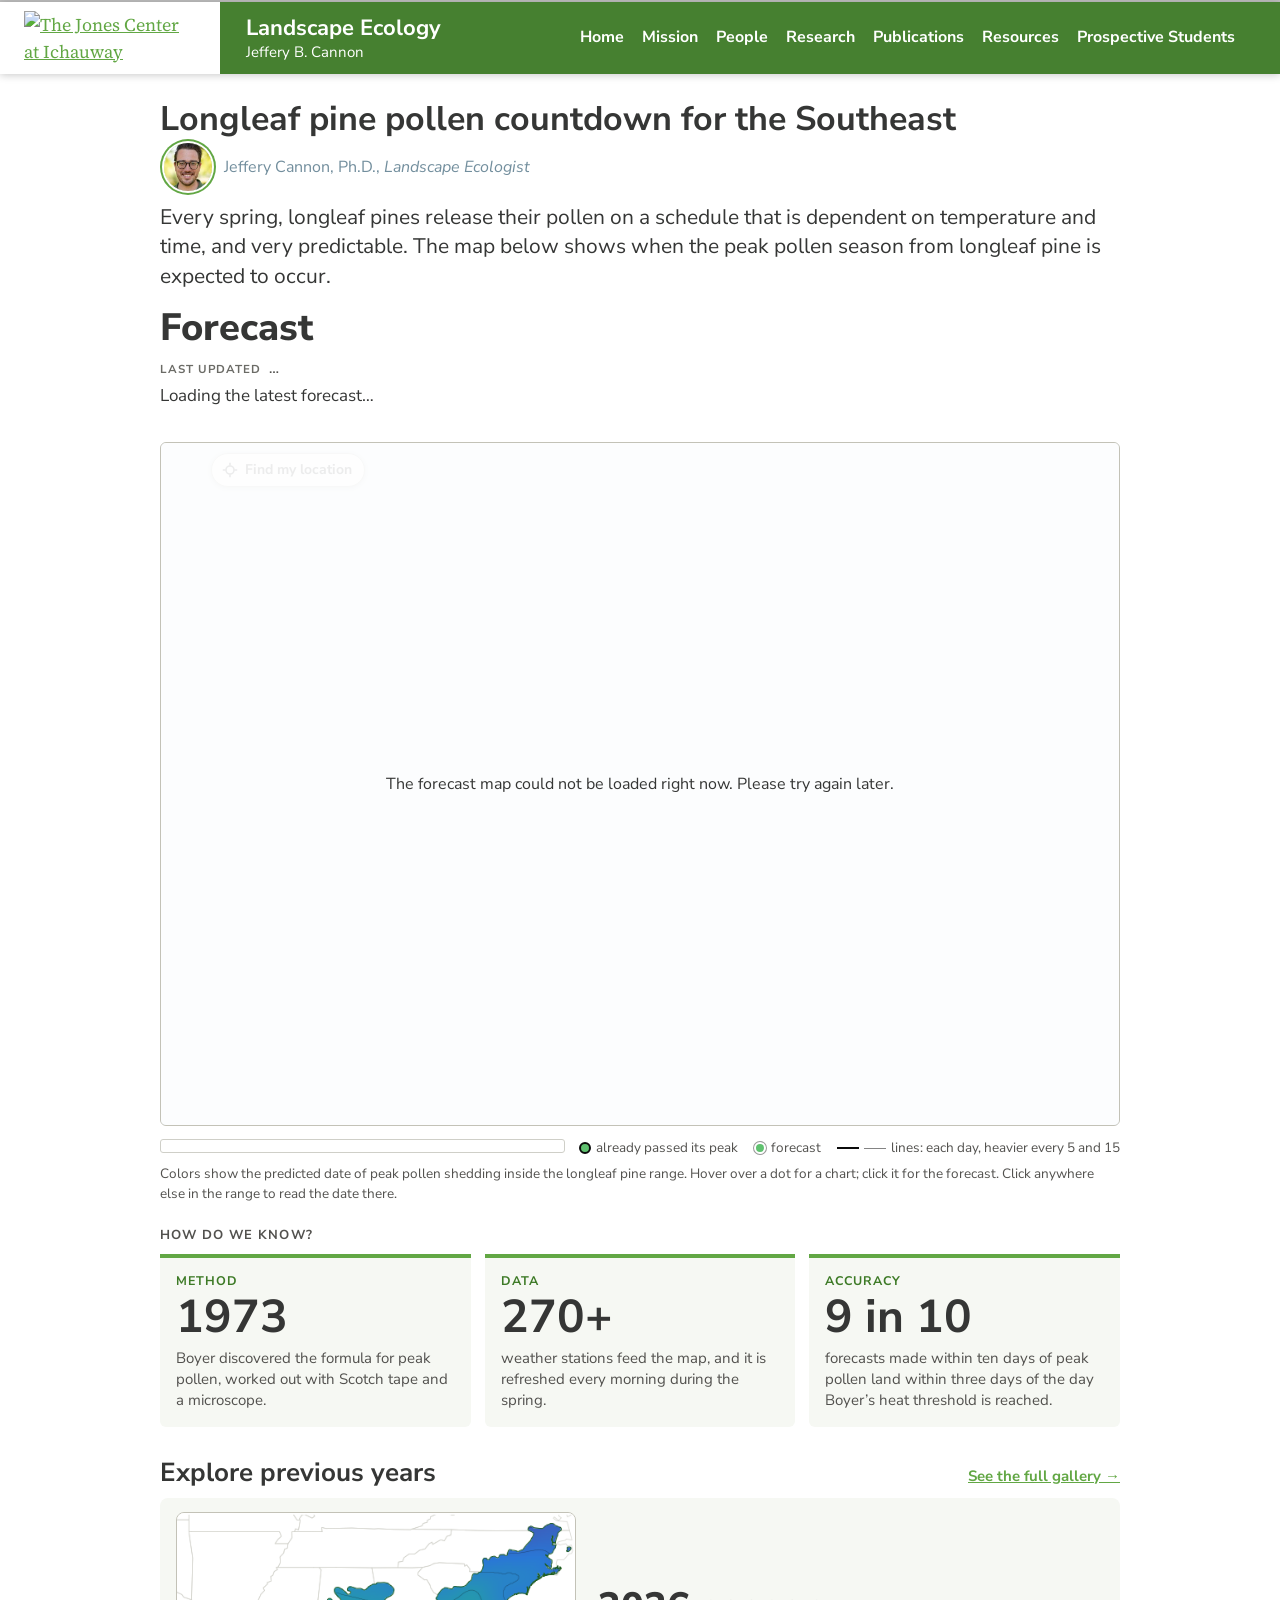
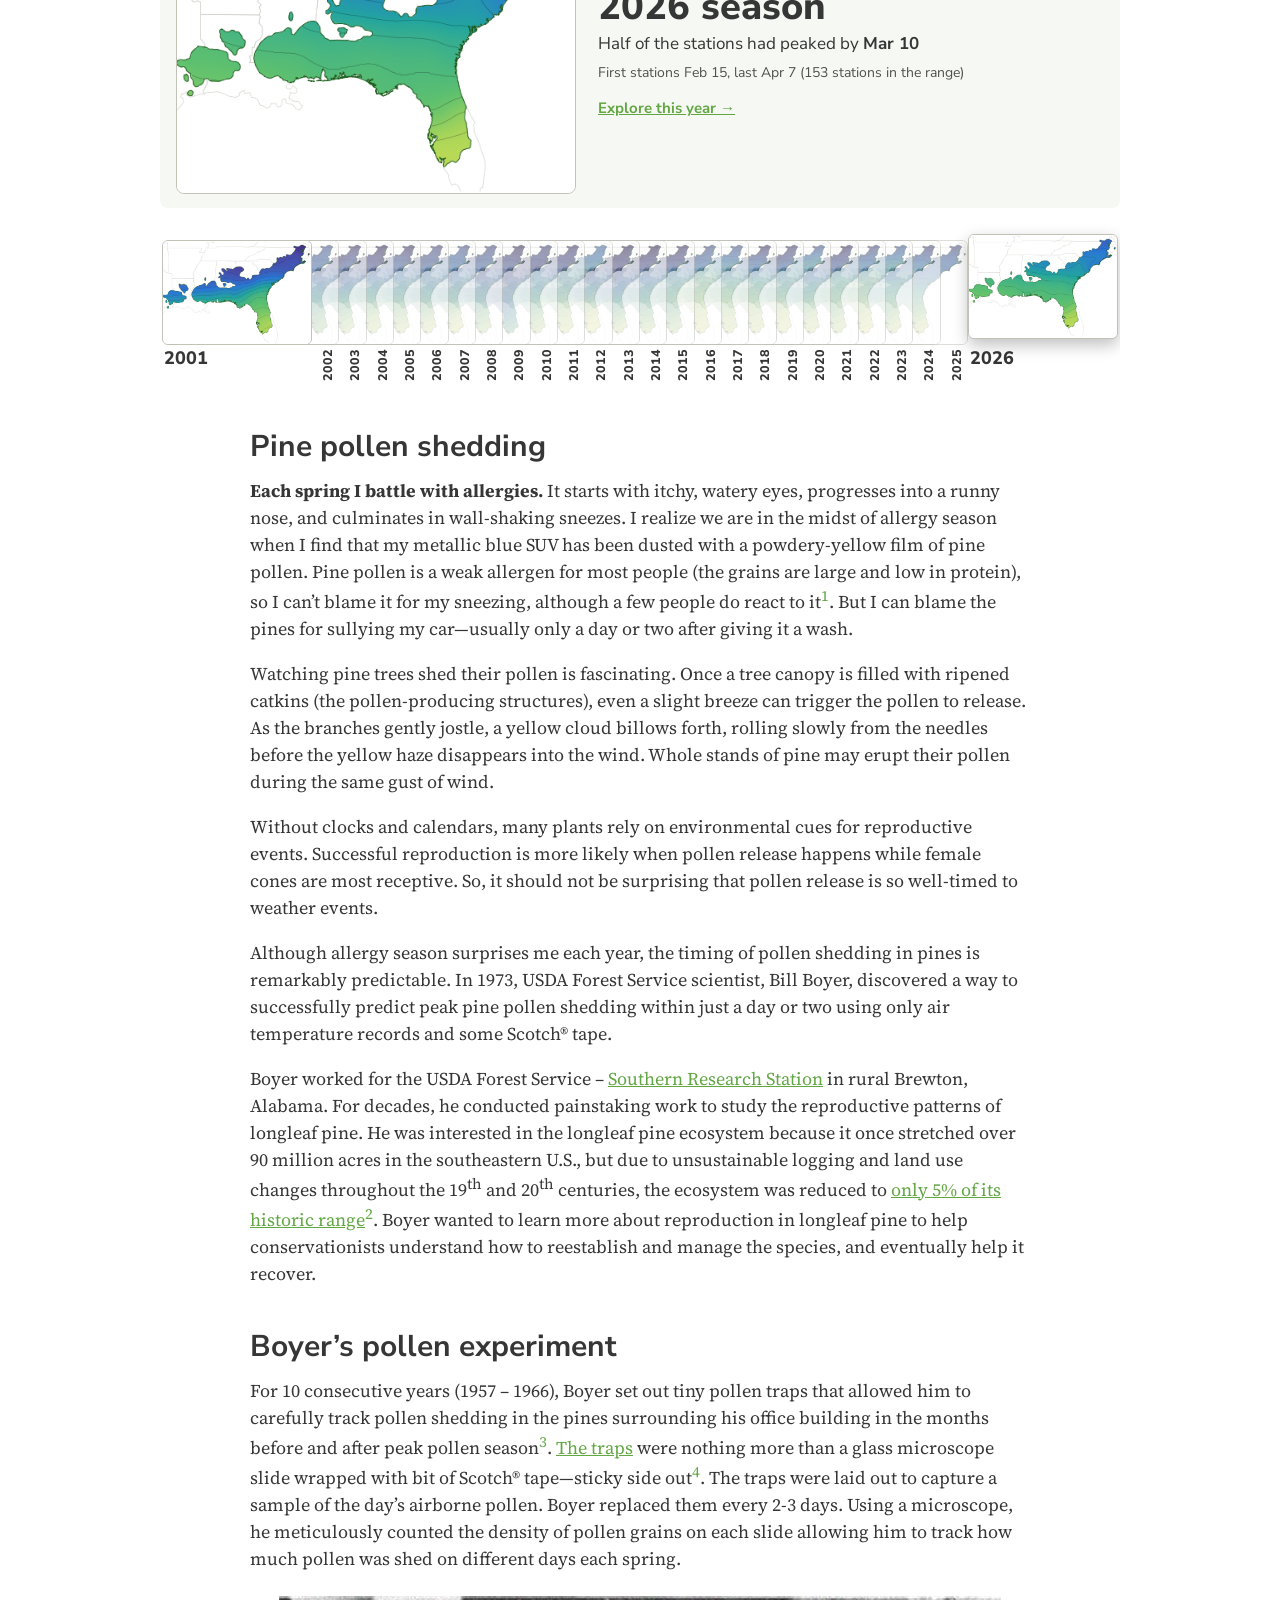
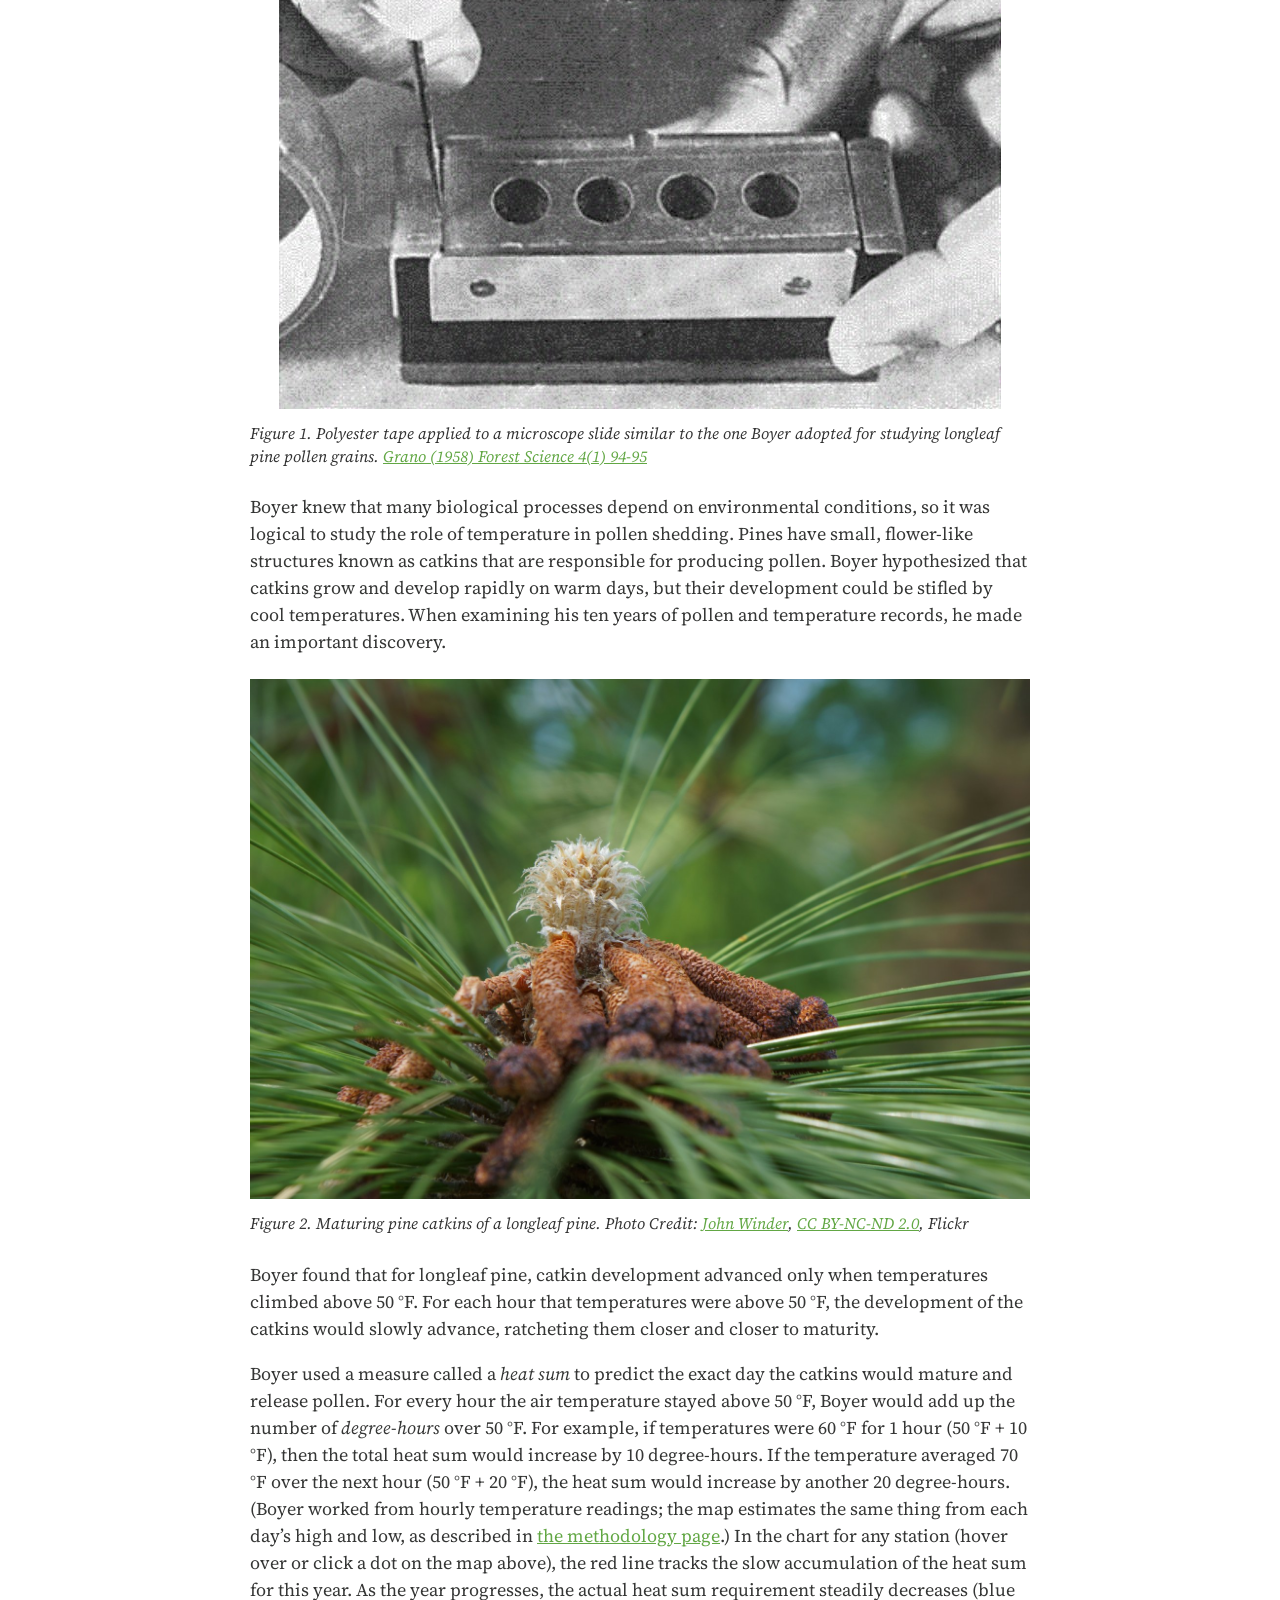
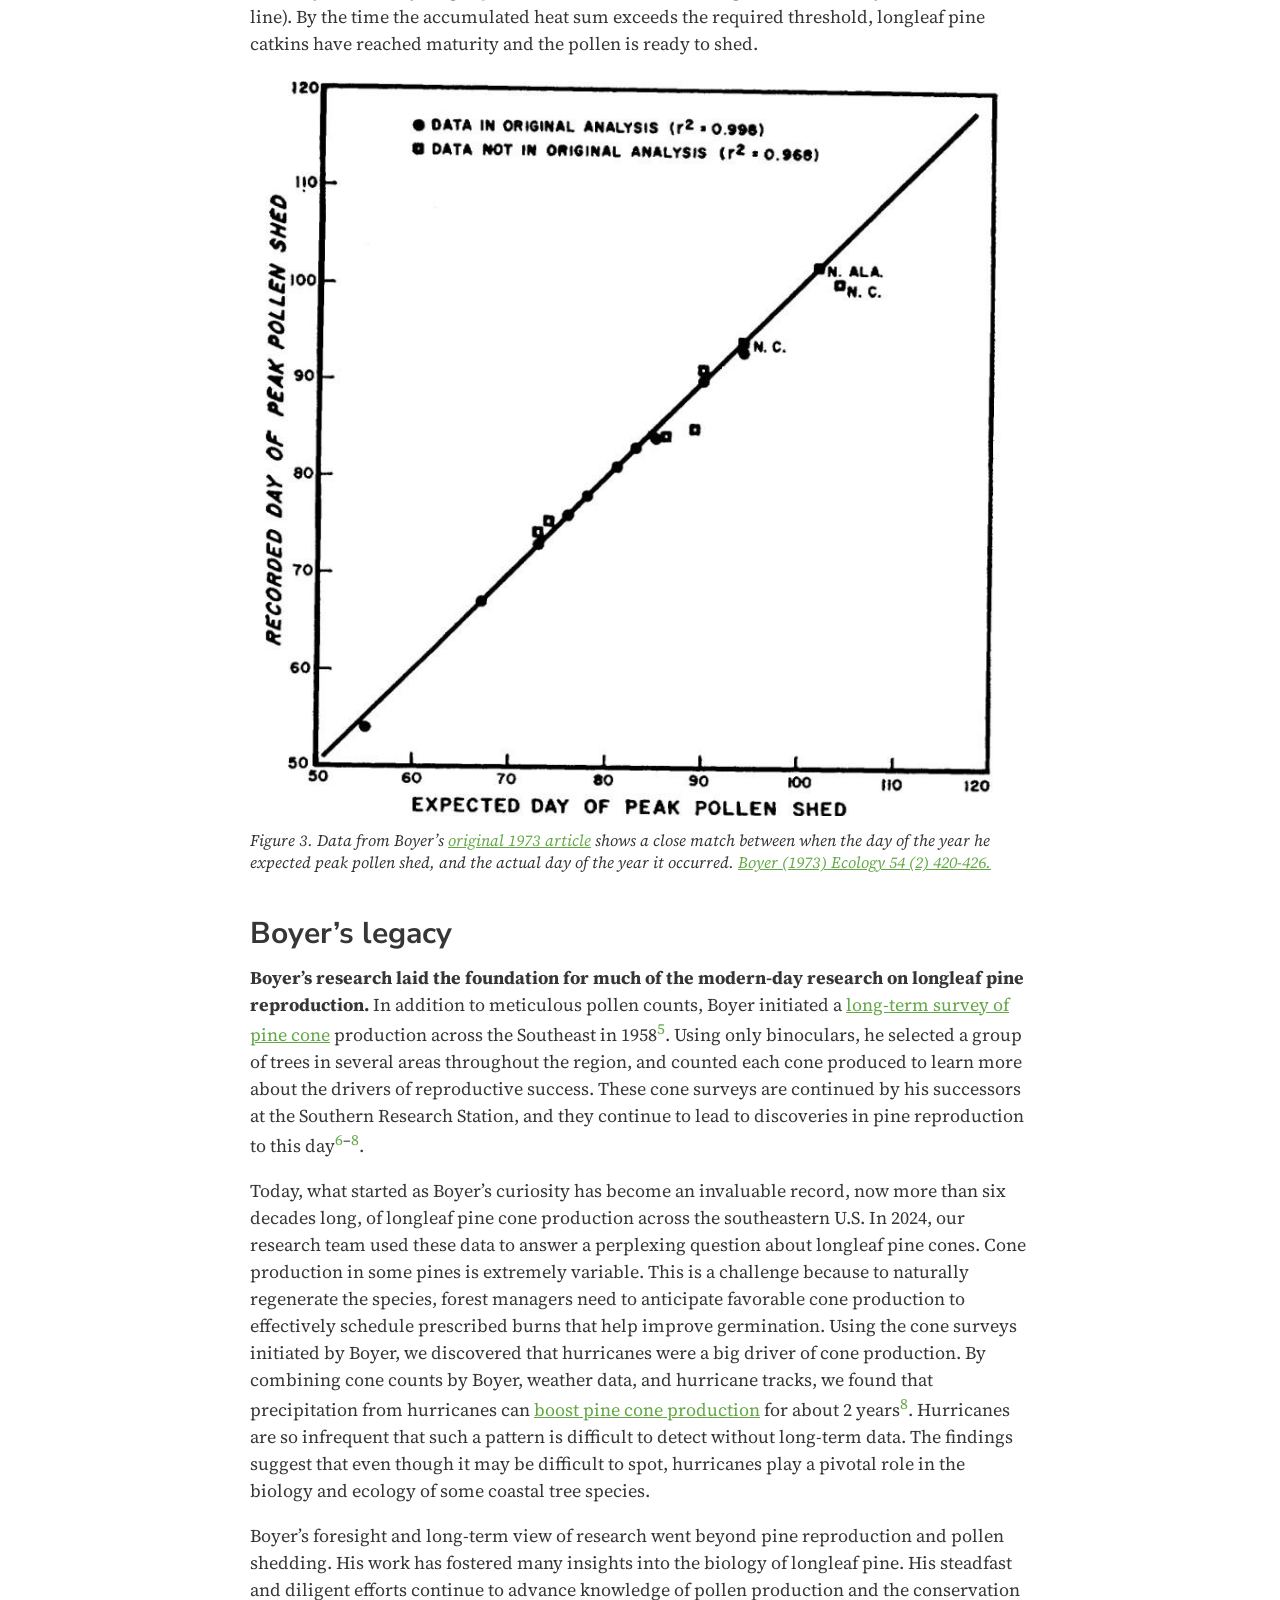
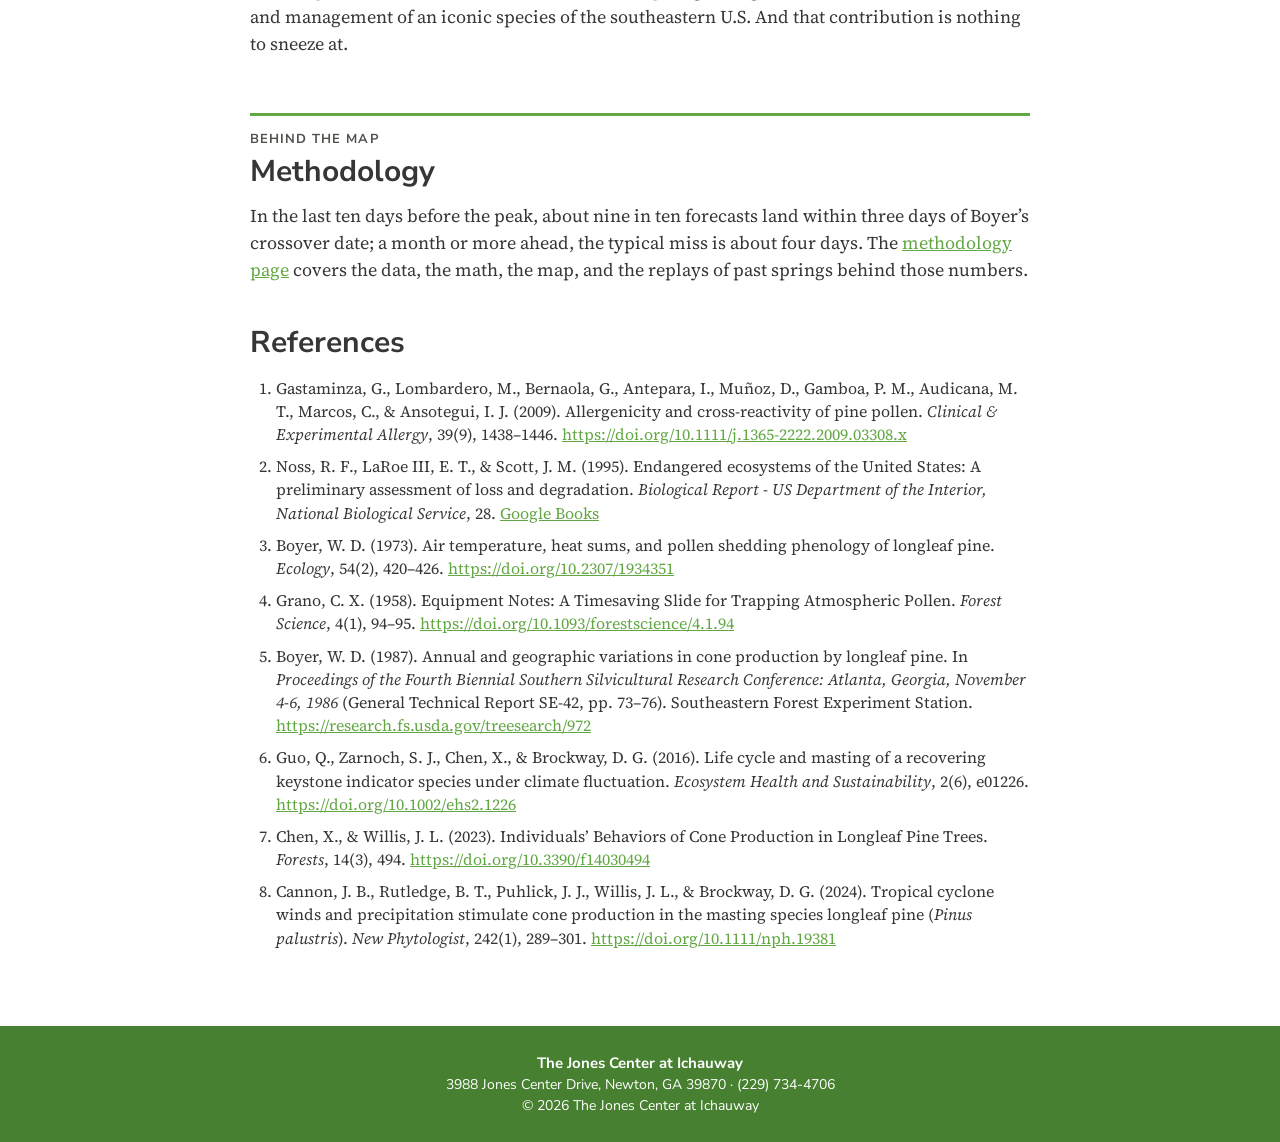
==== commit ecb3bbfa: "Phone menu, wording edits, methodology trims, collapsed map credits Header links become a menu butto" ====
--- a/site/index.html
+++ b/site/index.html
@@ -7,13 +7,15 @@
 <link rel="preconnect" href="https://fonts.googleapis.com">
 <link href="https://fonts.googleapis.com/css2?family=Nunito+Sans:wght@400;700&family=Source+Serif+Pro:ital,wght@0,400;0,600;1,400&family=Source+Serif+4:ital,wght@0,400;0,600;1,400&display=swap" rel="stylesheet">
 <link rel="stylesheet" href="https://cdn.jsdelivr.net/npm/maplibre-gl@5.24.0/dist/maplibre-gl.css" integrity="sha384-uTttxo/aOKbdE5RlD/SPzSDoDmNvGlUYPjONi2MN/b7c9HPSvW07OIuyP7uL6jxK" crossorigin="anonymous">
+<script>document.documentElement.classList.add("js")</script>
 <link rel="stylesheet" href="assets/style.css">
 </head>
 <body>
 <header class="site-header">
   <a class="logo" href="https://lab.jonesctr.org"><img src="https://lab.jonesctr.org/wp-content/uploads/2021/02/ICHAUWAY_LOGO_Horizontal_Color.svg" alt="The Jones Center at Ichauway"></a>
   <a class="band" href="https://lab.jonesctr.org/cannon/"><h1>Landscape Ecology</h1><h2>Jeffery B. Cannon</h2></a>
-  <nav>
+  <button class="nav-toggle" type="button" aria-label="Open menu" aria-expanded="false" aria-controls="site-nav"><span></span></button>
+  <nav id="site-nav">
     <a href="https://lab.jonesctr.org/cannon/">Home</a>
     <a href="https://lab.jonesctr.org/cannon/mission/">Mission</a>
     <a href="https://lab.jonesctr.org/cannon/people/">People</a>
@@ -27,7 +29,7 @@
 <h1 class="title">Longleaf pine pollen countdown for the Southeast</h1>
 <div class="author"><a class="avatar" href="https://lab.jonesctr.org/cannon/people/" aria-label="Jeffery Cannon, on the lab's People page"><img src="img/author.jpg" alt="Portrait of Jeffery Cannon"></a><p class="byline">Jeffery Cannon, Ph.D., <em>Landscape Ecologist</em></p></div>
 
-<p class="deck">Every spring, longleaf pines release their pollen almost on schedule, and the schedule is set by temperature. Here is where the peak pollen season from longleaf pine is expected to occur.</p>
+<p class="deck">Every spring, longleaf pines release their pollen on a schedule that is dependent on temperature and time, and very predictable. The map below shows when the peak pollen season from longleaf pine is expected to occur.</p>
 
 <div id="map-block">
 <p class="map-title"><strong class="yr">Forecast</strong><span class="kind"></span></p>
@@ -55,8 +57,8 @@
 <div class="stats wide">
 <p class="stats-label">How do we know?</p>
 <div class="stat"><i>Method</i><b>1973</b><span>Boyer discovered the formula for peak pollen, worked out with Scotch tape and a microscope.</span></div>
-<div class="stat"><i>Data</i><b>270+</b><span>airport weather stations feed the map, and it is refreshed every morning during the season.</span></div>
-<div class="stat"><i>Accuracy</i><b>9 in 10</b><span>forecasts made in the last ten days land within three days of the day Boyer’s heat threshold is reached.</span></div>
+<div class="stat"><i>Data</i><b>270+</b><span>weather stations feed the map, and it is refreshed every morning during the spring.</span></div>
+<div class="stat"><i>Accuracy</i><b>9 in 10</b><span>forecasts made within ten days of peak pollen land within three days of the day Boyer’s heat threshold is reached.</span></div>
 </div>
 
 <div class="wide past-seasons" id="past-seasons"></div>
@@ -86,7 +88,7 @@
 <p class="back-label">Behind the map</p>
 
 <h2 id="methodology">Methodology</h2>
-<p><strong>How the forecast is made, and how well it works, has its own page.</strong> In the last ten days before the peak, about nine in ten forecasts land within three days of the true date; a month or more ahead, the typical miss is about four days. The <a href="methods.html">methodology page</a> covers the data, the math, the map, and the replays of past springs behind those numbers.</p>
+<p>In the last ten days before the peak, about nine in ten forecasts land within three days of Boyer’s crossover date; a month or more ahead, the typical miss is about four days. The <a href="methods.html">methodology page</a> covers the data, the math, the map, and the replays of past springs behind those numbers.</p>
 <h2 id="references">References</h2>
 <ol>
 <li><a id="ref-1"></a>Gastaminza, G., Lombardero, M., Bernaola, G., Antepara, I., Muñoz, D., Gamboa, P. M., Audicana, M. T., Marcos, C., &amp; Ansotegui, I. J. (2009). Allergenicity and cross-reactivity of pine pollen. <em>Clinical &amp; Experimental Allergy</em>, 39(9), 1438–1446. <a href="https://doi.org/10.1111/j.1365-2222.2009.03308.x">https://doi.org/10.1111/j.1365-2222.2009.03308.x</a></li>
@@ -101,6 +103,7 @@
 </main>
 <footer class="site-footer"><strong>The Jones Center at Ichauway</strong><br>
 3988 Jones Center Drive, Newton, GA 39870 &middot; (229) 734-4706<br>&copy; 2026 The Jones Center at Ichauway</footer>
+<script src="assets/site.js"></script>
 <script src="https://cdn.jsdelivr.net/npm/maplibre-gl@5.24.0/dist/maplibre-gl.js" integrity="sha384-5+cfbwT0iiub6VsQAdn6yz16nr6sDiQoHx6tm4O8OVYXHYOxcffFmCJBL0dgdvGp" crossorigin="anonymous"></script>
 <script src="assets/map.js"></script>
 <script src="assets/locate.js"></script><script src="assets/carousel.js"></script>
--- a/site/assets/style.css
+++ b/site/assets/style.css
@@ -17,6 +17,7 @@
 .site-header a.band { flex:none; padding:13px 30px 12px 26px; color:#fff; text-decoration:none; }
 .site-header a.band h1 { margin:0; font:700 22px/1.2 "Nunito Sans",sans-serif; color:#fff; }
 .site-header a.band h2 { margin:2px 0 0; font:400 15px/1.2 "Nunito Sans",sans-serif; color:#fff; }
+.site-header .nav-toggle { display:none; }
 .site-header nav { flex:1; display:flex; flex-wrap:wrap; align-items:center; justify-content:flex-end; row-gap:4px; padding:6px 36px 6px 10px; }
 .site-header nav a { font:700 16px "Nunito Sans",sans-serif; color:#fff; text-decoration:none; margin:0 9px; padding:3px 0; border-bottom:2px solid transparent; }
 .site-header nav a:hover, .site-header nav a:focus-visible { border-bottom-color:#fff; }
@@ -134,6 +135,8 @@
   .site-header nav { padding-right:20px; }
   .site-header nav a { font-size:15px; margin:0 6px; }
 }
+
+p.page-note { margin-top:38px; font-size:14px; line-height:1.45; color:#6b6b66; }
 
 /* ---- the map ---- */
 #map-block { margin:8px 0 10px; font-family:"Nunito Sans",sans-serif; }
@@ -222,8 +225,20 @@
   .site-header a.band { padding:8px 14px; flex:1 1 0; min-width:0; }
   .site-header a.band h1 { font-size:18px; }
   .site-header a.band h2 { font-size:13px; }
-  .site-header nav { flex:1 0 100%; flex-wrap:nowrap; justify-content:flex-start; overflow-x:auto; padding:4px 14px 6px; }   /* one scrolling row */
-  .site-header nav a { white-space:nowrap; margin:0 14px 0 0; font-size:14.5px; }
+  .site-header .nav-toggle { display:flex; align-items:center; justify-content:center; flex:none; width:52px; background:none; border:0; cursor:pointer; }
+  .nav-toggle span, .nav-toggle span::before, .nav-toggle span::after { display:block; width:22px; height:2px; background:#fff; border-radius:1px; transition:transform .18s, background .18s; }
+  .nav-toggle span { position:relative; }
+  .nav-toggle span::before, .nav-toggle span::after { content:""; position:absolute; left:0; }
+  .nav-toggle span::before { top:-7px; }
+  .nav-toggle span::after { top:7px; }
+  .site-header.open .nav-toggle span { background:transparent; }
+  .site-header.open .nav-toggle span::before { top:0; transform:rotate(45deg); }
+  .site-header.open .nav-toggle span::after { top:0; transform:rotate(-45deg); }
+  .site-header nav { flex:1 0 100%; flex-direction:column; align-items:stretch; flex-wrap:nowrap; justify-content:flex-start; padding:0 0 6px; border-top:1px solid rgba(255,255,255,.25); }
+  .js .site-header nav { display:none; }
+  .js .site-header.open nav { display:flex; }
+  .site-header nav a { margin:0; padding:12px 18px; font-size:16px; border-bottom:1px solid rgba(255,255,255,.16); }
+  .site-header nav a:hover, .site-header nav a:focus-visible { background:rgba(255,255,255,.12); }
   h1.title { font-size:27px; }
   main p.deck { font-size:18px; line-height:1.35; }
   /* on a phone the map comes first; the live summary sits underneath it */
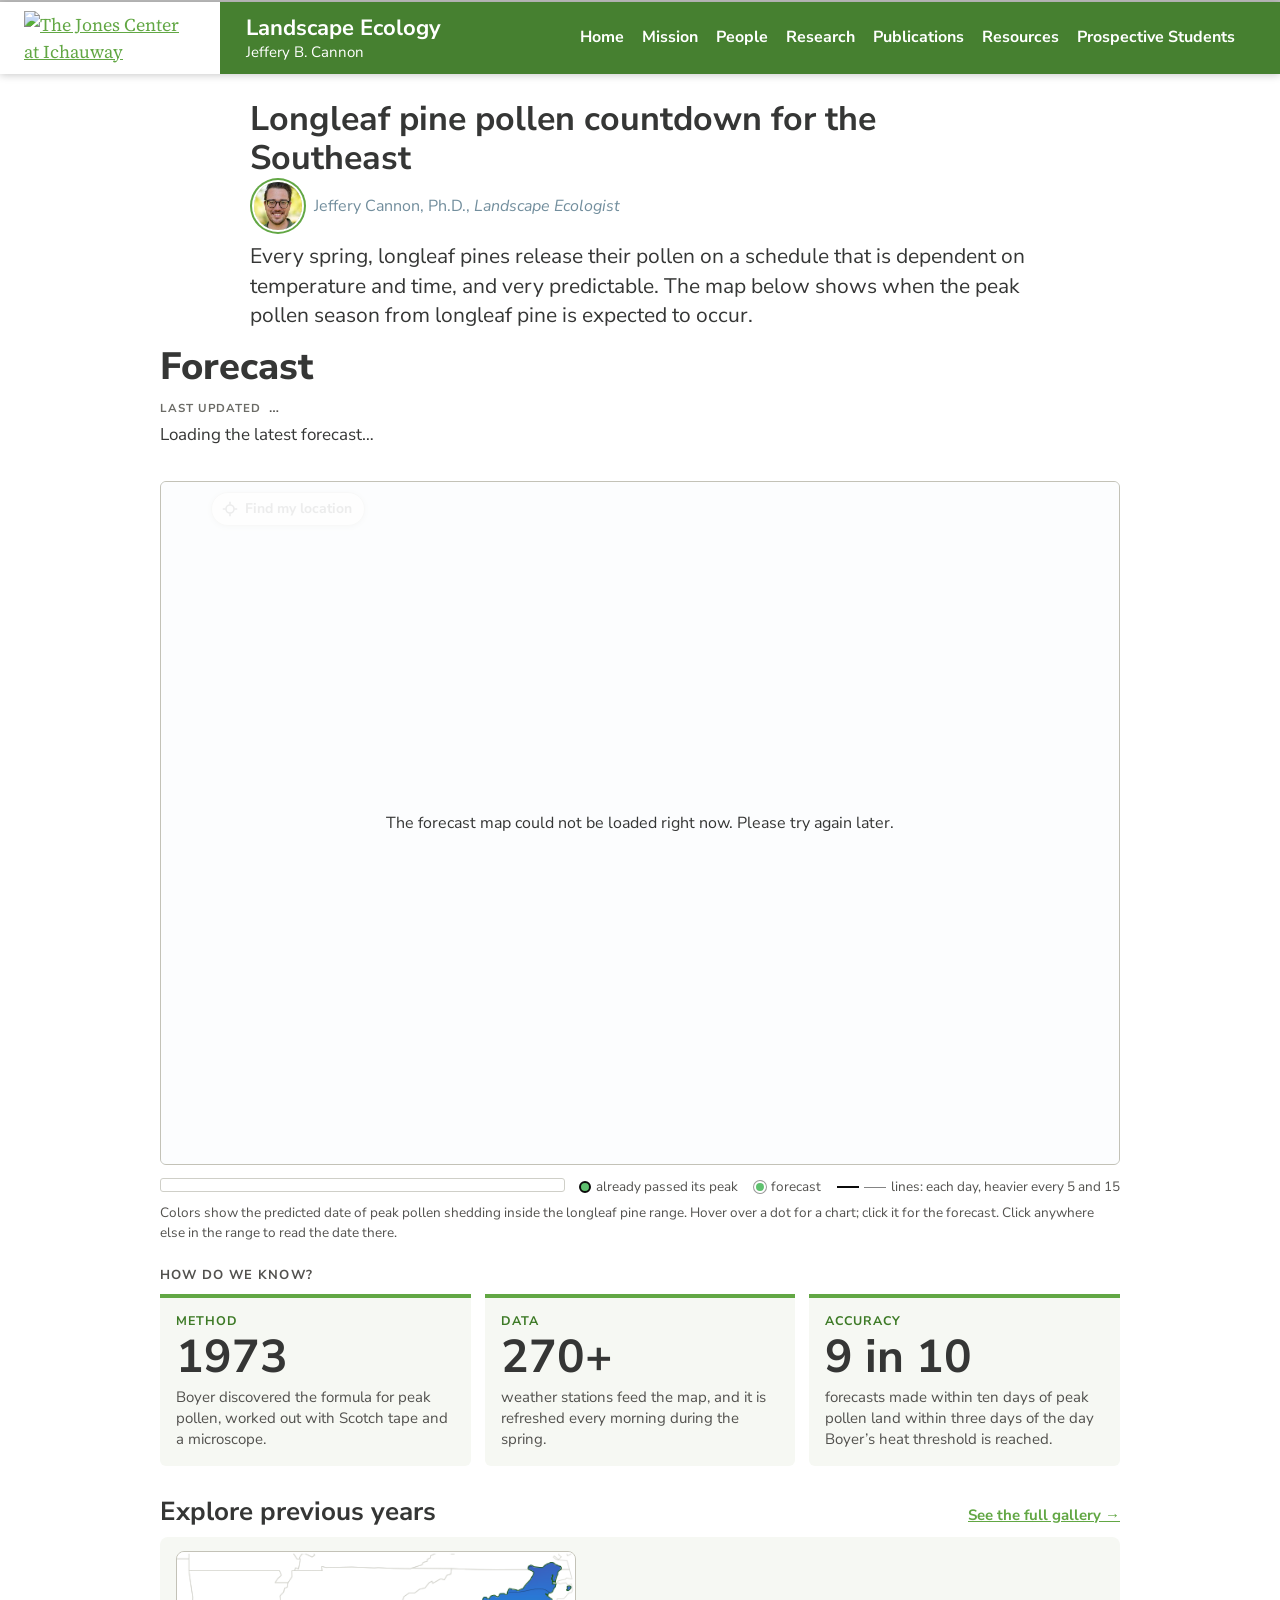
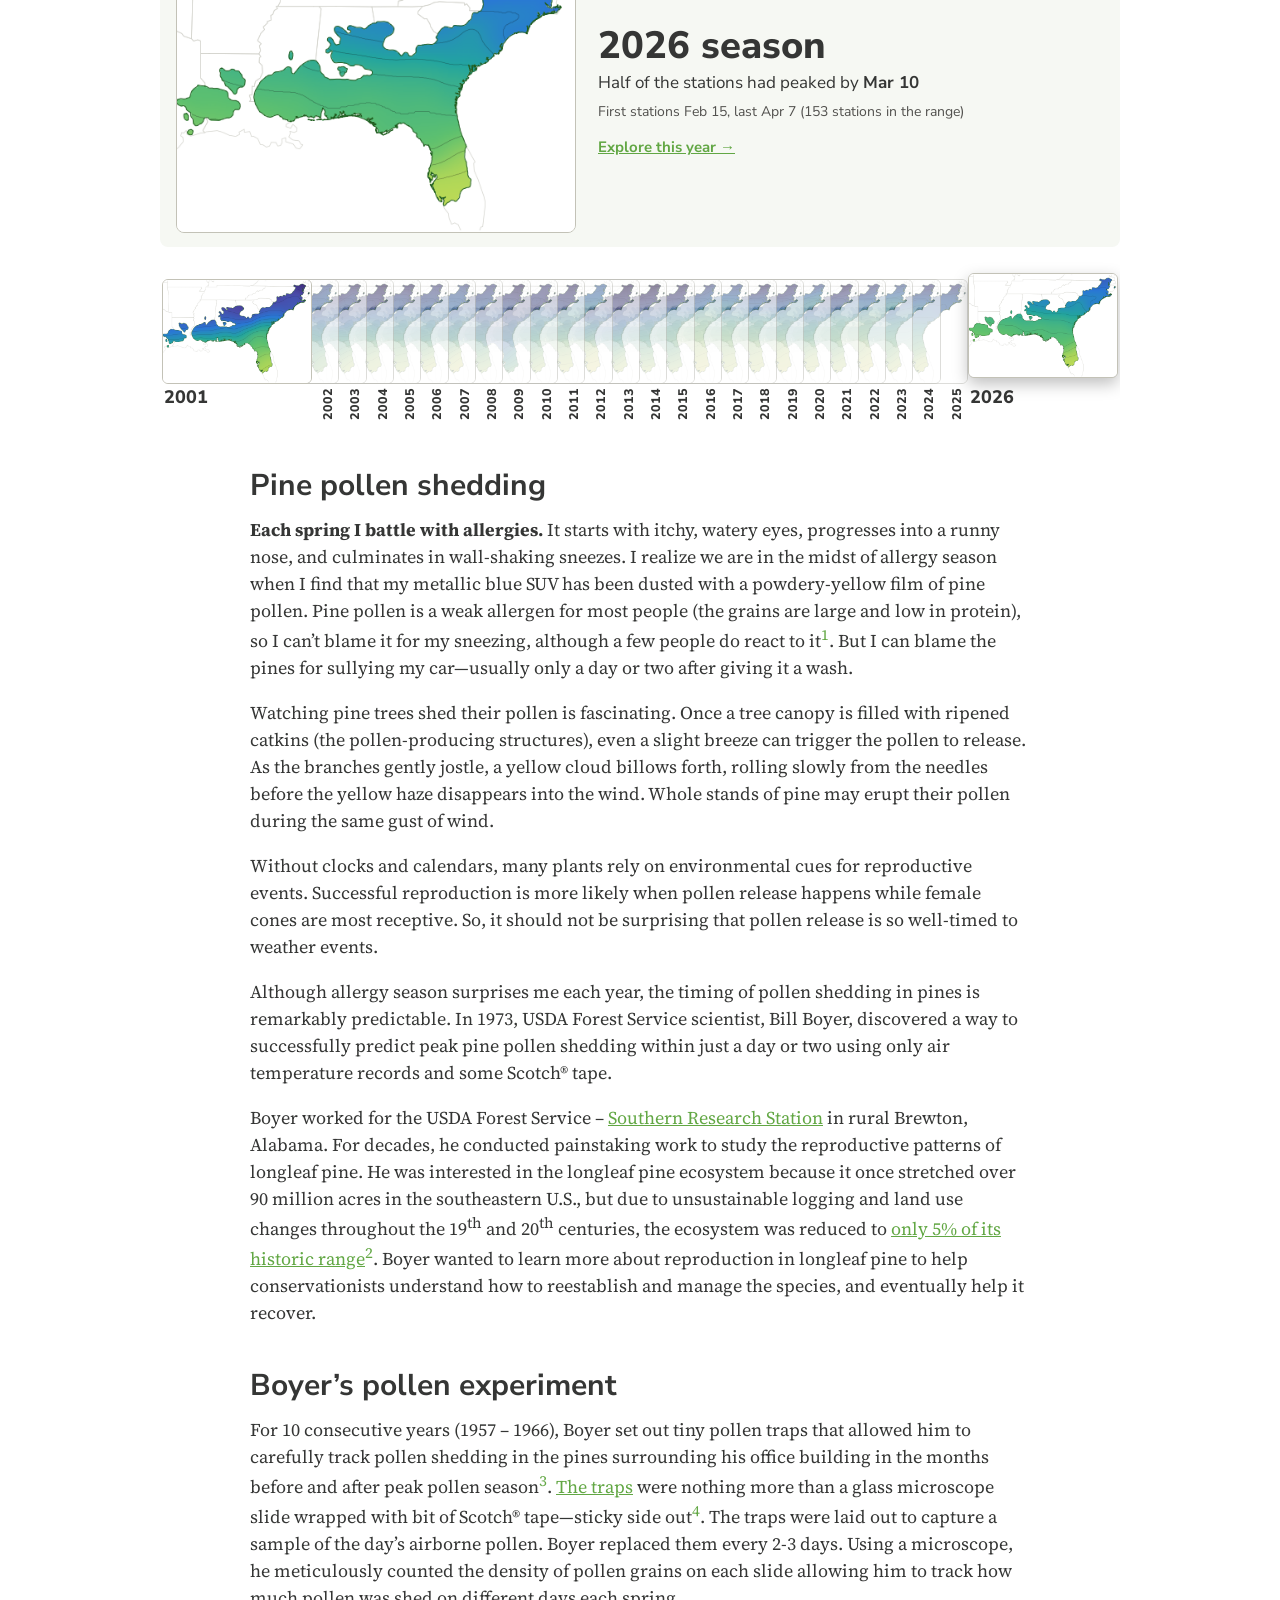
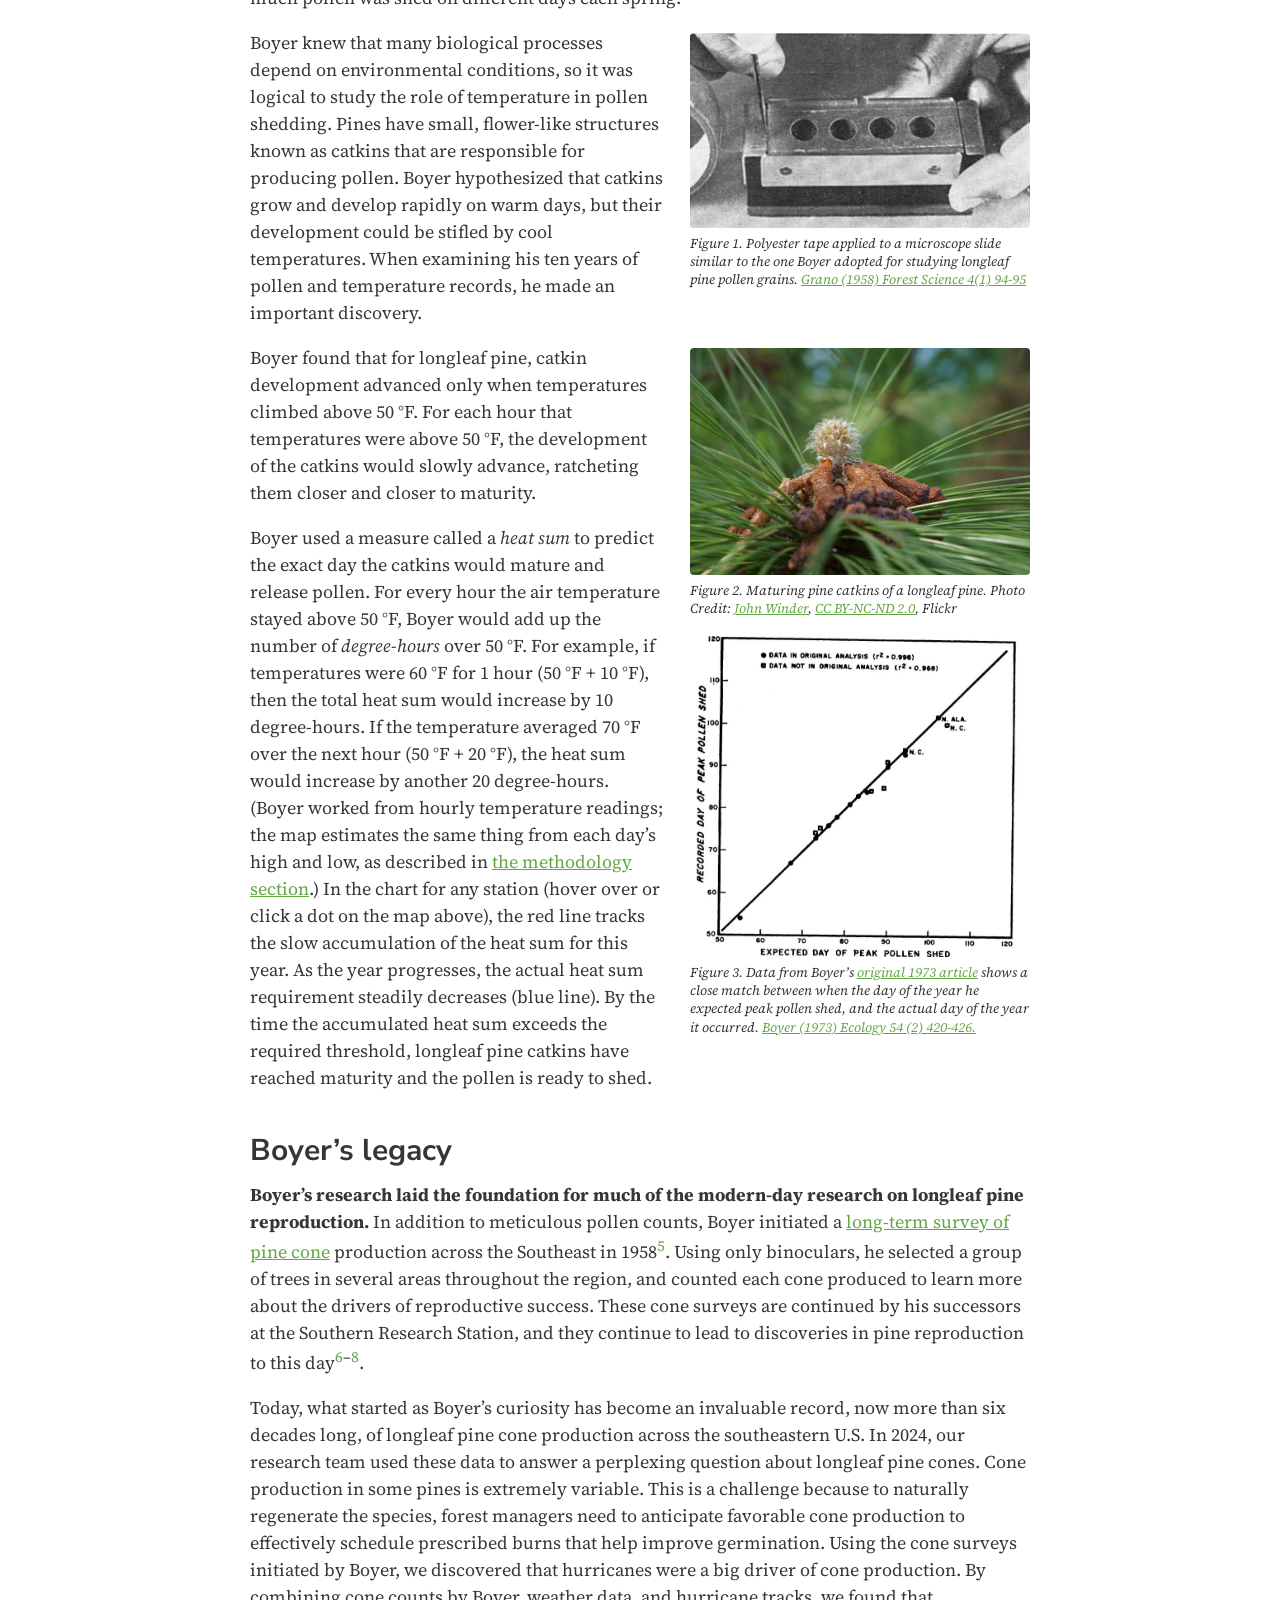
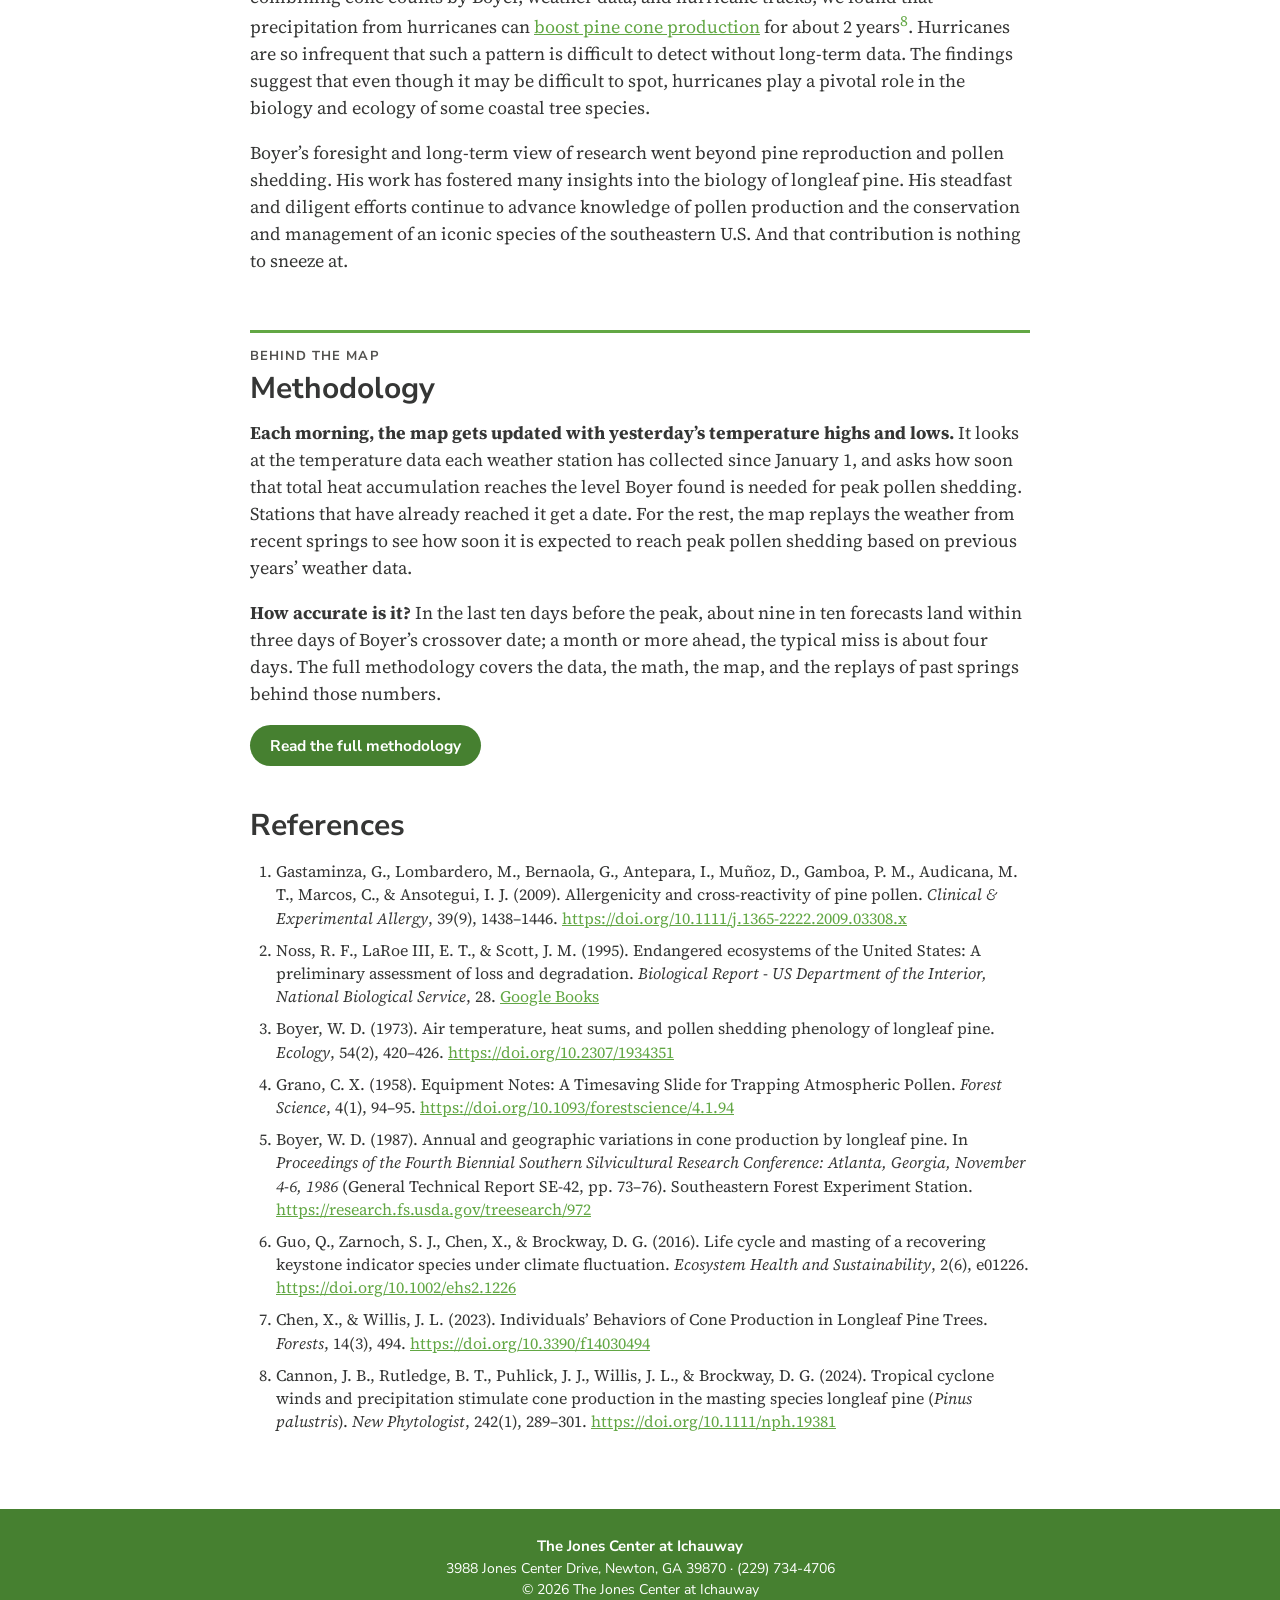
==== commit d03d0f6a: "Fold the methodology into the front page; floated figures; links open in new tabs The methodology is" ====
--- a/site/index.html
+++ b/site/index.html
@@ -12,22 +12,22 @@
 </head>
 <body>
 <header class="site-header">
-  <a class="logo" href="https://lab.jonesctr.org"><img src="https://lab.jonesctr.org/wp-content/uploads/2021/02/ICHAUWAY_LOGO_Horizontal_Color.svg" alt="The Jones Center at Ichauway"></a>
-  <a class="band" href="https://lab.jonesctr.org/cannon/"><h1>Landscape Ecology</h1><h2>Jeffery B. Cannon</h2></a>
+  <a class="logo" href="https://lab.jonesctr.org" target="_blank" rel="noopener"><img src="https://lab.jonesctr.org/wp-content/uploads/2021/02/ICHAUWAY_LOGO_Horizontal_Color.svg" alt="The Jones Center at Ichauway"></a>
+  <a class="band" href="https://lab.jonesctr.org/cannon/" target="_blank" rel="noopener"><h1>Landscape Ecology</h1><h2>Jeffery B. Cannon</h2></a>
   <button class="nav-toggle" type="button" aria-label="Open menu" aria-expanded="false" aria-controls="site-nav"><span></span></button>
   <nav id="site-nav">
-    <a href="https://lab.jonesctr.org/cannon/">Home</a>
-    <a href="https://lab.jonesctr.org/cannon/mission/">Mission</a>
-    <a href="https://lab.jonesctr.org/cannon/people/">People</a>
-    <a href="https://lab.jonesctr.org/cannon/research/">Research</a>
-    <a href="https://lab.jonesctr.org/cannon/publications/">Publications</a>
-    <a href="https://lab.jonesctr.org/cannon/resources/">Resources</a>
-    <a href="https://lab.jonesctr.org/cannon/prospective-students/">Prospective Students</a>
+    <a href="https://lab.jonesctr.org/cannon/" target="_blank" rel="noopener">Home</a>
+    <a href="https://lab.jonesctr.org/cannon/mission/" target="_blank" rel="noopener">Mission</a>
+    <a href="https://lab.jonesctr.org/cannon/people/" target="_blank" rel="noopener">People</a>
+    <a href="https://lab.jonesctr.org/cannon/research/" target="_blank" rel="noopener">Research</a>
+    <a href="https://lab.jonesctr.org/cannon/publications/" target="_blank" rel="noopener">Publications</a>
+    <a href="https://lab.jonesctr.org/cannon/resources/" target="_blank" rel="noopener">Resources</a>
+    <a href="https://lab.jonesctr.org/cannon/prospective-students/" target="_blank" rel="noopener">Prospective Students</a>
   </nav>
 </header>
 <main>
 <h1 class="title">Longleaf pine pollen countdown for the Southeast</h1>
-<div class="author"><a class="avatar" href="https://lab.jonesctr.org/cannon/people/" aria-label="Jeffery Cannon, on the lab's People page"><img src="img/author.jpg" alt="Portrait of Jeffery Cannon"></a><p class="byline">Jeffery Cannon, Ph.D., <em>Landscape Ecologist</em></p></div>
+<div class="author"><a class="avatar" href="https://lab.jonesctr.org/cannon/people/" aria-label="Jeffery Cannon, on the lab's People page" target="_blank" rel="noopener"><img src="img/author.jpg" alt="Portrait of Jeffery Cannon"></a><p class="byline">Jeffery Cannon, Ph.D., <em>Landscape Ecologist</em></p></div>
 
 <p class="deck">Every spring, longleaf pines release their pollen on a schedule that is dependent on temperature and time, and very predictable. The map below shows when the peak pollen season from longleaf pine is expected to occur.</p>
 
@@ -68,37 +68,79 @@
 <p>Watching pine trees shed their pollen is fascinating. Once a tree canopy is filled with ripened catkins (the pollen-producing structures), even a slight breeze can trigger the pollen to release. As the branches gently jostle, a yellow cloud billows forth, rolling slowly from the needles before the yellow haze disappears into the wind. Whole stands of pine may erupt their pollen during the same gust of wind.</p>
 <p>Without clocks and calendars, many plants rely on environmental cues for reproductive events. Successful reproduction is more likely when pollen release happens while female cones are most receptive. So, it should not be surprising that pollen release is so well-timed to weather events.</p>
 <p>Although allergy season surprises me each year, the timing of pollen shedding in pines is remarkably predictable. In 1973, USDA Forest Service scientist, Bill Boyer, discovered a way to successfully predict peak pine pollen shedding within just a day or two using only air temperature records and some Scotch® tape.</p>
-<p>Boyer worked for the USDA Forest Service – <a href="https://www.fs.usda.gov/research/srs">Southern Research Station</a> in rural Brewton, Alabama. For decades, he conducted painstaking work to study the reproductive patterns of longleaf pine. He was interested in the longleaf pine ecosystem because it once stretched over 90 million acres in the southeastern U.S., but due to unsustainable logging and land use changes throughout the 19<sup>th</sup> and 20<sup>th</sup> centuries, the ecosystem was reduced to <a href="https://books.google.com/books?id=-MN5MO16ECYC">only 5% of its historic range</a><sup><a href="#ref-2">2</a></sup>. Boyer wanted to learn more about reproduction in longleaf pine to help conservationists understand how to reestablish and manage the species, and eventually help it recover.</p>
+<p>Boyer worked for the USDA Forest Service – <a href="https://www.fs.usda.gov/research/srs" target="_blank" rel="noopener">Southern Research Station</a> in rural Brewton, Alabama. For decades, he conducted painstaking work to study the reproductive patterns of longleaf pine. He was interested in the longleaf pine ecosystem because it once stretched over 90 million acres in the southeastern U.S., but due to unsustainable logging and land use changes throughout the 19<sup>th</sup> and 20<sup>th</sup> centuries, the ecosystem was reduced to <a href="https://books.google.com/books?id=-MN5MO16ECYC" target="_blank" rel="noopener">only 5% of its historic range</a><sup><a href="#ref-2">2</a></sup>. Boyer wanted to learn more about reproduction in longleaf pine to help conservationists understand how to reestablish and manage the species, and eventually help it recover.</p>
 <h2 id="boyers-pollen-experiment">Boyer’s pollen experiment</h2>
-<p>For 10 consecutive years (1957 – 1966), Boyer set out tiny pollen traps that allowed him to carefully track pollen shedding in the pines surrounding his office building in the months before and after peak pollen season<sup><a href="#ref-3">3</a></sup>. <a href="https://academic.oup.com/forestscience/article-abstract/4/1/94/4564858">The traps</a> were nothing more than a glass microscope slide wrapped with bit of Scotch® tape—sticky side out<sup><a href="#ref-4">4</a></sup>. The traps were laid out to capture a sample of the day’s airborne pollen. Boyer replaced them every 2-3 days. Using a microscope, he meticulously counted the density of pollen grains on each slide allowing him to track how much pollen was shed on different days each spring.</p>
-<p><img alt="Black-and-white photograph of hands preparing a pollen-trapping slide: a small metal holder with four round openings, with a roll of tape at the left edge." src="img/grano-slide.jpg"></p>
-<p class="caption">Figure 1. Polyester tape applied to a microscope slide similar to the one Boyer adopted for studying longleaf pine pollen grains. <a href="https://academic.oup.com/forestscience/article-abstract/4/1/94/4564858">Grano (1958) Forest Science 4(1) 94-95</a></p>
+<p>For 10 consecutive years (1957 – 1966), Boyer set out tiny pollen traps that allowed him to carefully track pollen shedding in the pines surrounding his office building in the months before and after peak pollen season<sup><a href="#ref-3">3</a></sup>. <a href="https://academic.oup.com/forestscience/article-abstract/4/1/94/4564858" target="_blank" rel="noopener">The traps</a> were nothing more than a glass microscope slide wrapped with bit of Scotch® tape—sticky side out<sup><a href="#ref-4">4</a></sup>. The traps were laid out to capture a sample of the day’s airborne pollen. Boyer replaced them every 2-3 days. Using a microscope, he meticulously counted the density of pollen grains on each slide allowing him to track how much pollen was shed on different days each spring.</p>
+<figure class="side"><a href="img/grano-slide.jpg" target="_blank" rel="noopener" title="Click to see it full size"><img alt="Black-and-white photograph of hands preparing a pollen-trapping slide: a small metal holder with four round openings, with a roll of tape at the left edge." src="img/grano-slide.jpg"></a><figcaption class="caption">Figure 1. Polyester tape applied to a microscope slide similar to the one Boyer adopted for studying longleaf pine pollen grains. <a href="https://academic.oup.com/forestscience/article-abstract/4/1/94/4564858" target="_blank" rel="noopener">Grano (1958) Forest Science 4(1) 94-95</a></figcaption></figure>
 <p>Boyer knew that many biological processes depend on environmental conditions, so it was logical to study the role of temperature in pollen shedding. Pines have small, flower-like structures known as catkins that are responsible for producing pollen. Boyer hypothesized that catkins grow and develop rapidly on warm days, but their development could be stifled by cool temperatures. When examining his ten years of pollen and temperature records, he made an important discovery.</p>
-<p><img alt="Close-up of a longleaf pine shoot tip: a pale, bristly bud sits above a cluster of brown, maturing pollen catkins, surrounded by long green needles." src="img/pine-catkins.jpg"></p>
-<p class="caption">Figure 2. Maturing pine catkins of a longleaf pine. Photo Credit: <a href="https://www.flickr.com/photos/83833206@N00/42094013401/">John Winder</a>, <a href="https://creativecommons.org/licenses/by-nc-nd/2.0/">CC BY-NC-ND 2.0</a>, Flickr</p>
+<figure class="side"><a href="img/pine-catkins.jpg" target="_blank" rel="noopener" title="Click to see it full size"><img alt="Close-up of a longleaf pine shoot tip: a pale, bristly bud sits above a cluster of brown, maturing pollen catkins, surrounded by long green needles." src="img/pine-catkins.jpg"></a><figcaption class="caption">Figure 2. Maturing pine catkins of a longleaf pine. Photo Credit: <a href="https://www.flickr.com/photos/83833206@N00/42094013401/" target="_blank" rel="noopener">John Winder</a>, <a href="https://creativecommons.org/licenses/by-nc-nd/2.0/" target="_blank" rel="noopener">CC BY-NC-ND 2.0</a>, Flickr</figcaption></figure>
 <p>Boyer found that for longleaf pine, catkin development advanced only when temperatures climbed above 50 °F. For each hour that temperatures were above 50 °F, the development of the catkins would slowly advance, ratcheting them closer and closer to maturity.</p>
-<p>Boyer used a measure called a <em>heat sum</em> to predict the exact day the catkins would mature and release pollen. For every hour the air temperature stayed above 50 °F, Boyer would add up the number of <em>degree-hours</em> over 50 °F. For example, if temperatures were 60 °F for 1 hour (50 °F + 10 °F), then the total heat sum would increase by 10 degree-hours. If the temperature averaged 70 °F over the next hour (50 °F + 20 °F), the heat sum would increase by another 20 degree-hours. (Boyer worked from hourly temperature readings; the map estimates the same thing from each day’s high and low, as described in <a href="methods.html#from-temperatures-to-heat">the methodology page</a>.) In the chart for any station (hover over or click a dot on the map above), the red line tracks the slow accumulation of the heat sum for this year. As the year progresses, the actual heat sum requirement steadily decreases (blue line). By the time the accumulated heat sum exceeds the required threshold, longleaf pine catkins have reached maturity and the pollen is ready to shed.</p>
-<p><img alt="Scatter plot of the recorded day of peak pollen shed against the expected day, both from about day 50 to day 120. The points fall almost exactly on a straight 1:1 line. Filled circles (data in the original analysis, r² = 0.998) and open squares (data not in the original analysis, r² = 0.968), including sites labeled N. Ala. and N.C., sit close to the line." src="img/pollen-shed-prediction.jpg"></p>
-<p class="caption">Figure 3. Data from Boyer’s <a href="https://doi.org/10.2307/1934351">original 1973 article</a> shows a close match between when the day of the year he expected peak pollen shed, and the actual day of the year it occurred. <a href="https://doi.org/10.2307/1934351">Boyer (1973) Ecology 54 (2) 420-426.</a></p>
+<figure class="side"><a href="img/pollen-shed-prediction.jpg" target="_blank" rel="noopener" title="Click to see it full size"><img alt="Scatter plot of the recorded day of peak pollen shed against the expected day, both from about day 50 to day 120. The points fall almost exactly on a straight 1:1 line. Filled circles (data in the original analysis, r² = 0.998) and open squares (data not in the original analysis, r² = 0.968), including sites labeled N. Ala. and N.C., sit close to the line." src="img/pollen-shed-prediction.jpg"></a><figcaption class="caption">Figure 3. Data from Boyer’s <a href="https://doi.org/10.2307/1934351" target="_blank" rel="noopener">original 1973 article</a> shows a close match between when the day of the year he expected peak pollen shed, and the actual day of the year it occurred. <a href="https://doi.org/10.2307/1934351" target="_blank" rel="noopener">Boyer (1973) Ecology 54 (2) 420-426.</a></figcaption></figure>
+<p>Boyer used a measure called a <em>heat sum</em> to predict the exact day the catkins would mature and release pollen. For every hour the air temperature stayed above 50 °F, Boyer would add up the number of <em>degree-hours</em> over 50 °F. For example, if temperatures were 60 °F for 1 hour (50 °F + 10 °F), then the total heat sum would increase by 10 degree-hours. If the temperature averaged 70 °F over the next hour (50 °F + 20 °F), the heat sum would increase by another 20 degree-hours. (Boyer worked from hourly temperature readings; the map estimates the same thing from each day’s high and low, as described in <a href="#from-temperatures-to-heat">the methodology section</a>.) In the chart for any station (hover over or click a dot on the map above), the red line tracks the slow accumulation of the heat sum for this year. As the year progresses, the actual heat sum requirement steadily decreases (blue line). By the time the accumulated heat sum exceeds the required threshold, longleaf pine catkins have reached maturity and the pollen is ready to shed.</p>
 <h2 id="boyers-legacy">Boyer’s legacy</h2>
-<p><strong>Boyer’s research laid the foundation for much of the modern-day research on longleaf pine reproduction.</strong> In addition to meticulous pollen counts, Boyer initiated a <a href="https://research.fs.usda.gov/treesearch/972">long-term survey of pine cone</a> production across the Southeast in 1958<sup><a href="#ref-5">5</a></sup>. Using only binoculars, he selected a group of trees in several areas throughout the region, and counted each cone produced to learn more about the drivers of reproductive success. These cone surveys are continued by his successors at the Southern Research Station, and they continue to lead to discoveries in pine reproduction to this day<sup><a href="#ref-6">6</a>–<a href="#ref-8">8</a></sup>.</p>
-<p>Today, what started as Boyer’s curiosity has become an invaluable record, now more than six decades long, of longleaf pine cone production across the southeastern U.S. In 2024, our research team used these data to answer a perplexing question about longleaf pine cones. Cone production in some pines is extremely variable. This is a challenge because to naturally regenerate the species, forest managers need to anticipate favorable cone production to effectively schedule prescribed burns that help improve germination. Using the cone surveys initiated by Boyer, we discovered that hurricanes were a big driver of cone production. By combining cone counts by Boyer, weather data, and hurricane tracks, we found that precipitation from hurricanes can <a href="https://nph.onlinelibrary.wiley.com/doi/10.1111/nph.19381">boost pine cone production</a> for about 2 years<sup><a href="#ref-8">8</a></sup>. Hurricanes are so infrequent that such a pattern is difficult to detect without long-term data. The findings suggest that even though it may be difficult to spot, hurricanes play a pivotal role in the biology and ecology of some coastal tree species.</p>
+<p><strong>Boyer’s research laid the foundation for much of the modern-day research on longleaf pine reproduction.</strong> In addition to meticulous pollen counts, Boyer initiated a <a href="https://research.fs.usda.gov/treesearch/972" target="_blank" rel="noopener">long-term survey of pine cone</a> production across the Southeast in 1958<sup><a href="#ref-5">5</a></sup>. Using only binoculars, he selected a group of trees in several areas throughout the region, and counted each cone produced to learn more about the drivers of reproductive success. These cone surveys are continued by his successors at the Southern Research Station, and they continue to lead to discoveries in pine reproduction to this day<sup><a href="#ref-6">6</a>–<a href="#ref-8">8</a></sup>.</p>
+<p>Today, what started as Boyer’s curiosity has become an invaluable record, now more than six decades long, of longleaf pine cone production across the southeastern U.S. In 2024, our research team used these data to answer a perplexing question about longleaf pine cones. Cone production in some pines is extremely variable. This is a challenge because to naturally regenerate the species, forest managers need to anticipate favorable cone production to effectively schedule prescribed burns that help improve germination. Using the cone surveys initiated by Boyer, we discovered that hurricanes were a big driver of cone production. By combining cone counts by Boyer, weather data, and hurricane tracks, we found that precipitation from hurricanes can <a href="https://nph.onlinelibrary.wiley.com/doi/10.1111/nph.19381" target="_blank" rel="noopener">boost pine cone production</a> for about 2 years<sup><a href="#ref-8">8</a></sup>. Hurricanes are so infrequent that such a pattern is difficult to detect without long-term data. The findings suggest that even though it may be difficult to spot, hurricanes play a pivotal role in the biology and ecology of some coastal tree species.</p>
 <p>Boyer’s foresight and long-term view of research went beyond pine reproduction and pollen shedding. His work has fostered many insights into the biology of longleaf pine. His steadfast and diligent efforts continue to advance knowledge of pollen production and the conservation and management of an iconic species of the southeastern U.S. And that contribution is nothing to sneeze at.</p>
 <hr class="back-matter">
 <p class="back-label">Behind the map</p>
 
 <h2 id="methodology">Methodology</h2>
-<p>In the last ten days before the peak, about nine in ten forecasts land within three days of Boyer’s crossover date; a month or more ahead, the typical miss is about four days. The <a href="methods.html">methodology page</a> covers the data, the math, the map, and the replays of past springs behind those numbers.</p>
+<p><strong>Each morning, the map gets updated with yesterday’s temperature highs and lows.</strong> It looks at the temperature data each weather station has collected since January 1, and asks how soon that total heat accumulation reaches the level Boyer found is needed for peak pollen shedding. Stations that have already reached it get a date. For the rest, the map replays the weather from recent springs to see how soon it is expected to reach peak pollen shedding based on previous years’ weather data.</p>
+<p><strong>How accurate is it?</strong> In the last ten days before the peak, about nine in ten forecasts land within three days of Boyer’s crossover date; a month or more ahead, the typical miss is about four days. The full methodology covers the data, the math, the map, and the replays of past springs behind those numbers.</p><details class="method" id="methodology-full"><summary><span class="when-closed">Read the full methodology</span><span class="when-open">Hide the methodology</span></summary><div class="method-body"><h3 id="where-the-temperatures-come-from">Where the temperatures come from</h3>
+<p><strong>The map uses the daily high and low temperature from airport weather stations retrieved from the <a href="https://mesonet.agron.iastate.edu/" target="_blank" rel="noopener">Iowa Environmental Mesonet</a> at Iowa State University.</strong></p>
+<p>Not every airport station has enough data to use. Of the 642 stations in the Southeast that report to the archive, I kept the ones with at least 15 complete January–May seasons on record since 2001. I also kept only stations within 100 km of the longleaf pine range, so the map has data beyond its edges as well as inside. That leaves 272 stations, 153 of them inside the range (Figures 4 and 5). Every part of the range is within 100 km of one of them, and 84% of it is within 50 km.</p>
+<p><img loading="lazy" alt="Map of the southeastern United States with the longleaf pine range shaded green. 153 dark green dots mark stations inside the range, and 119 open dots mark stations outside it but within 100 kilometers. Stations are spread fairly evenly across the range, with fewer along parts of the Gulf coast." src="img/methods-stations-map.png"></p>
+<p class="caption">Figure 4. The 272 weather stations behind the map. Stations outside the range still help, because the smooth surface between stations is fitted using them, but only the part inside the range is drawn. Range: Little (public domain).</p>
+<p><img loading="lazy" alt="Two charts. On the left, horizontal bars show how the station list narrows: 642 stations report to the archive, 387 have 15 or more complete seasons, 345 also have a complete 2026 season and recent readings, 272 are within 100 kilometers of the longleaf pine range, and 153 are inside it. On the right, a bar chart shows that stations have between 15 and 26 complete seasons of history, and 97 of them have all 26." src="img/methods-station-numbers.png"></p>
+<p class="caption">Figure 5. How the station list was chosen (left), and how many springs of history each station has (right). Stations keep different history lengths, and the record grows by one spring each June.</p>
+<p><strong>Where missing readings were found,</strong> gaps of up to three days are filled in using temperatures between the readings on either side. Longer gaps are filled with the typical heat for that day of the year, and those stations are flagged.</p>
+<h3 id="from-temperatures-to-heat">From temperatures to heat</h3>
+<p><strong>Each day’s high and low give one number: the heat load accumulated that day.</strong> The method is the one Boyer used, from Lindsey and Newman (1956). It counts the degrees above 50 °F, weighted by how long the day stayed warm, and the daily totals add up from January 1. Boyer’s threshold is the total a station needs to reach on a given day for peak shedding to occur: 19,009 degree-hours on January 1, dropping by 89.26 for each day of the year that passes.</p>
+<p>The map uses only the high and low temperatures, and estimates the daily mean as their midpoint.</p>
+<h3 id="the-forecast">The forecast</h3>
+<p><strong>A station that has not reached its threshold yet is forecast by replaying recent springs.</strong> The heat accumulation so far this year is fixed. What is left to guess is the weather still to come. So the map takes each of the last ten springs in turn, adds that spring’s daily heat, starting tomorrow, onto this year’s total, and notes the day the total crosses Boyer’s line. Ten springs give ten dates. The range on the map is the middle half of them, and it narrows as the peak gets closer, because more of the spring has already happened.</p>
+<p>Why ten? Springs have been getting warmer, and a forecast built from all the years since 2001 ran late in recent years, since it was leaning on cooler springs. Using only the latest ten cut the average lateness at 8–28 days ahead from 2.6 to 1.5 days, and trimmed the typical error from 3.7 to 3.4 days. Some scenarios never cross by the end of May, and those show as an open-ended range.</p>
+<p><strong>After spring, the map looks to the year ahead.</strong> From June to the end of December there is no new weather to add up, so the map shows a preseason outlook for the coming spring instead. Every station starts at zero heat on January 1, and the ten scenarios are simply the last ten springs replayed from the start. Nothing about this spring is known, so it is far less sharp: replaying 2011–2026 as if the forecast were made on January 1, the typical miss was 6 days, about a third of the forecasts were within 3 days and half were within 5. The outlook also ran about 3 days late on average, and in warm springs such as 2012, 2017 and 2023 it missed by 11 to 17 days. It is labeled as an outlook on the map, and it turns into a live forecast when daily updates begin in January.</p>
+<h3 id="from-stations-to-a-map">From stations to a map</h3>
+<p><strong>Between stations, the map draws a smooth surface through their predicted dates.</strong> The surface is a thin-plate spline, which behaves like a flexible sheet pinned to the stations. How stiff to make it was settled by hiding one station at a time and checking how well the rest predicted it. In a test on March 5, that error averaged about two days. The surface is drawn only inside the longleaf pine range, on a grid of roughly 5 km cells, and contour lines are drawn for every day, with heavier lines every 5 and 15 days. Every part of the range is within about 60 miles (100 km) of a station, but places far from one are the least certain.</p>
+<h3 id="how-accurate-is-the-forecast">How accurate is the forecast?</h3>
+<p><strong>To find out how good the forecast is, I ran it on previous years as if they were happening now.</strong> For each of 16 springs (2011–2026), I made forecasts on five dates from February 1 to April 1, at all the stations that had not yet reached their threshold. Each forecast saw only the weather up to its date, plus the ten springs before it, so nothing from the future leaked in. Then I compared each forecast with the day the station really crossed. That gives 15,616 forecasts. Here is how close the predicted date was, depending on how far ahead of the peak the forecast was made:</p>
+<div class="acc" role="group" aria-label="Share of forecasts that landed within 3 and within 5 days of the true date, by how far ahead they were made">
+<div class="acc-key"><span><i class="k3"></i>within 3 days</span><span><i class="k5"></i>within 5 days</span></div>
+<div class="acc-row"><div class="acc-lab">Within a week of the peak<small>typical miss: 1 day</small></div><div class="acc-bar"><i class="b5" style="width:99%"></i><i class="b3" style="width:94%"></i></div><div class="acc-val"><b>94%</b><small>99% within 5 days</small></div></div>
+<div class="acc-row"><div class="acc-lab">1–2 weeks before<small>typical miss: 2 days</small></div><div class="acc-bar"><i class="b5" style="width:89%"></i><i class="b3" style="width:75%"></i></div><div class="acc-val"><b>75%</b><small>89% within 5 days</small></div></div>
+<div class="acc-row"><div class="acc-lab">2–4 weeks before<small>typical miss: 3 days</small></div><div class="acc-bar"><i class="b5" style="width:74%"></i><i class="b3" style="width:52%"></i></div><div class="acc-val"><b>52%</b><small>74% within 5 days</small></div></div>
+<div class="acc-row"><div class="acc-lab">4–6 weeks before<small>typical miss: 4 days</small></div><div class="acc-bar"><i class="b5" style="width:66%"></i><i class="b3" style="width:46%"></i></div><div class="acc-val"><b>46%</b><small>66% within 5 days</small></div></div>
+</div>
+
+<p><img loading="lazy" alt="Four small charts for the Albany, Georgia airport station, one for each of the springs 2013, 2016, 2019, and 2025. Each shows forecasts made on Feb 1, Feb 15, Mar 1, and Mar 15. The predicted date is a dot with a green bar for the middle-half range, and a dashed red line marks the real crossing date. In 2013 and 2025 the forecasts start within about a week of the real date and settle on it. In 2016 they start about a week late, and in 2019 the first forecast is about nine days late. All close in as the date approaches." src="img/methods-replay-example.png"></p>
+<p class="caption">Figure 6. Four replays at the Albany, Georgia airport. Each dot is the forecast made on the date below it, the green bar is the middle-half range, and the dashed red line is the day the station really crossed Boyer’s line. The forecasts wander early on and settle as the date gets closer.</p>
+<p><img loading="lazy" alt="Box plots of the forecast error, in days, for forecasts made within a week of the peak, 1 to 2 weeks before, 2 to 4 weeks before, and 4 to 6 weeks before. Within a week, errors are tight around zero. The boxes widen with lead time, and the median is about one day late from 1 week out onward." src="img/methods-forecast-error.png"></p>
+<p class="caption">Figure 7. Forecast error by how far ahead the forecast was made. The box is the middle half of the forecasts, the line inside it is the median, and the whiskers reach the 5th and 95th percentiles. The dashed red line is a perfect forecast.</p>
+<p><strong>Forecasts get sharper as the peak pollen shedding date nears.</strong> Two replays show it (Figure 6), and the spread of the errors shows it across all of them (Figure 7). The green middle-half range does about what it promises: it holds the true date roughly half the time or better at every lead time (67%, 55%, 51% and 52%).</p>
+<p>The forecasts also tend to run a day or two late. Most of that comes from a few warm late winters (2012, 2017, 2018 and 2023), when the peak came 3 to 7 days earlier than the recent past suggested. Without those four springs the average lateness at 1–4 weeks ahead falls from 1.8 to 0.7 days.</p>
+<h3 id="what-the-predictions-cant-tell-you">What the predictions can’t tell you</h3>
+<p>The replays check the heat sum, not the pollen: the “true” date is the day the same temperature data crosses Boyer’s line. This project has no pollen counts of its own, so it leans on Boyer’s own check, which found the threshold matched observed peaks with an average deviation of 0.3 day at his original sites and 1.6 days at eight later ones. And the map is a smooth surface, so it hides local detail between stations.</p>
+<h3 id="data-and-credits">Data and credits</h3>
+<ul>
+<li>Code and data: <a href="https://github.com/jbcannon/pollen-prediction" target="_blank" rel="noopener">github.com/jbcannon/pollen-prediction</a>, MIT licensed.</li>
+<li>Temperatures: daily station summaries from the <a href="https://mesonet.agron.iastate.edu/" target="_blank" rel="noopener">Iowa Environmental Mesonet</a> (Iowa State University), which archives NWS and FAA airport observations.</li>
+<li>Range map: E. L. Little Jr., <em>Atlas of United States Trees</em>, public domain, mirrored at <a href="https://github.com/wpetry/USTreeAtlas" target="_blank" rel="noopener">wpetry/USTreeAtlas</a>. State outlines in Figure 4 from the open <a href="https://github.com/PublicaMundi/MappingAPI" target="_blank" rel="noopener">PublicaMundi MappingAPI</a> data.</li>
+<li>Basemap: <a href="https://openfreemap.org/" target="_blank" rel="noopener">OpenFreeMap</a> with OpenStreetMap data, drawn with <a href="https://maplibre.org/" target="_blank" rel="noopener">MapLibre GL JS</a>.</li>
+<li>Boyer, W. D. (1973). Air temperature, heat sums, and pollen shedding phenology of longleaf pine. <em>Ecology</em>, 54(2), 420–426. <a href="https://doi.org/10.2307/1934351" target="_blank" rel="noopener">https://doi.org/10.2307/1934351</a></li>
+<li>Lindsey, A. A., &amp; Newman, J. E. (1956). Use of official weather data in spring time-temperature analysis of an Indiana phenological record. <em>Ecology</em>, 37(4), 812–823.</li>
+</ul>
+<p class="page-note">Methodology section drafted by Claude Sonnet 5 (Anthropic) from the project’s code and results, and reviewed and verified by the author.</p></div></details>
 <h2 id="references">References</h2>
 <ol>
-<li><a id="ref-1"></a>Gastaminza, G., Lombardero, M., Bernaola, G., Antepara, I., Muñoz, D., Gamboa, P. M., Audicana, M. T., Marcos, C., &amp; Ansotegui, I. J. (2009). Allergenicity and cross-reactivity of pine pollen. <em>Clinical &amp; Experimental Allergy</em>, 39(9), 1438–1446. <a href="https://doi.org/10.1111/j.1365-2222.2009.03308.x">https://doi.org/10.1111/j.1365-2222.2009.03308.x</a></li>
-<li><a id="ref-2"></a>Noss, R. F., LaRoe III, E. T., &amp; Scott, J. M. (1995). Endangered ecosystems of the United States: A preliminary assessment of loss and degradation. <em>Biological Report - US Department of the Interior, National Biological Service</em>, 28. <a href="https://books.google.com/books?id=-MN5MO16ECYC">Google Books</a></li>
-<li><a id="ref-3"></a>Boyer, W. D. (1973). Air temperature, heat sums, and pollen shedding phenology of longleaf pine. <em>Ecology</em>, 54(2), 420–426. <a href="https://doi.org/10.2307/1934351">https://doi.org/10.2307/1934351</a></li>
-<li><a id="ref-4"></a>Grano, C. X. (1958). Equipment Notes: A Timesaving Slide for Trapping Atmospheric Pollen. <em>Forest Science</em>, 4(1), 94–95. <a href="https://doi.org/10.1093/forestscience/4.1.94">https://doi.org/10.1093/forestscience/4.1.94</a></li>
-<li><a id="ref-5"></a>Boyer, W. D. (1987). Annual and geographic variations in cone production by longleaf pine. In <em>Proceedings of the Fourth Biennial Southern Silvicultural Research Conference: Atlanta, Georgia, November 4-6, 1986</em> (General Technical Report SE-42, pp. 73–76). Southeastern Forest Experiment Station. <a href="https://research.fs.usda.gov/treesearch/972">https://research.fs.usda.gov/treesearch/972</a></li>
-<li><a id="ref-6"></a>Guo, Q., Zarnoch, S. J., Chen, X., &amp; Brockway, D. G. (2016). Life cycle and masting of a recovering keystone indicator species under climate fluctuation. <em>Ecosystem Health and Sustainability</em>, 2(6), e01226. <a href="https://doi.org/10.1002/ehs2.1226">https://doi.org/10.1002/ehs2.1226</a></li>
-<li><a id="ref-7"></a>Chen, X., &amp; Willis, J. L. (2023). Individuals’ Behaviors of Cone Production in Longleaf Pine Trees. <em>Forests</em>, 14(3), 494. <a href="https://doi.org/10.3390/f14030494">https://doi.org/10.3390/f14030494</a></li>
-<li><a id="ref-8"></a>Cannon, J. B., Rutledge, B. T., Puhlick, J. J., Willis, J. L., &amp; Brockway, D. G. (2024). Tropical cyclone winds and precipitation stimulate cone production in the masting species longleaf pine (<em>Pinus palustris</em>). <em>New Phytologist</em>, 242(1), 289–301. <a href="https://doi.org/10.1111/nph.19381">https://doi.org/10.1111/nph.19381</a></li>
+<li><a id="ref-1"></a>Gastaminza, G., Lombardero, M., Bernaola, G., Antepara, I., Muñoz, D., Gamboa, P. M., Audicana, M. T., Marcos, C., &amp; Ansotegui, I. J. (2009). Allergenicity and cross-reactivity of pine pollen. <em>Clinical &amp; Experimental Allergy</em>, 39(9), 1438–1446. <a href="https://doi.org/10.1111/j.1365-2222.2009.03308.x" target="_blank" rel="noopener">https://doi.org/10.1111/j.1365-2222.2009.03308.x</a></li>
+<li><a id="ref-2"></a>Noss, R. F., LaRoe III, E. T., &amp; Scott, J. M. (1995). Endangered ecosystems of the United States: A preliminary assessment of loss and degradation. <em>Biological Report - US Department of the Interior, National Biological Service</em>, 28. <a href="https://books.google.com/books?id=-MN5MO16ECYC" target="_blank" rel="noopener">Google Books</a></li>
+<li><a id="ref-3"></a>Boyer, W. D. (1973). Air temperature, heat sums, and pollen shedding phenology of longleaf pine. <em>Ecology</em>, 54(2), 420–426. <a href="https://doi.org/10.2307/1934351" target="_blank" rel="noopener">https://doi.org/10.2307/1934351</a></li>
+<li><a id="ref-4"></a>Grano, C. X. (1958). Equipment Notes: A Timesaving Slide for Trapping Atmospheric Pollen. <em>Forest Science</em>, 4(1), 94–95. <a href="https://doi.org/10.1093/forestscience/4.1.94" target="_blank" rel="noopener">https://doi.org/10.1093/forestscience/4.1.94</a></li>
+<li><a id="ref-5"></a>Boyer, W. D. (1987). Annual and geographic variations in cone production by longleaf pine. In <em>Proceedings of the Fourth Biennial Southern Silvicultural Research Conference: Atlanta, Georgia, November 4-6, 1986</em> (General Technical Report SE-42, pp. 73–76). Southeastern Forest Experiment Station. <a href="https://research.fs.usda.gov/treesearch/972" target="_blank" rel="noopener">https://research.fs.usda.gov/treesearch/972</a></li>
+<li><a id="ref-6"></a>Guo, Q., Zarnoch, S. J., Chen, X., &amp; Brockway, D. G. (2016). Life cycle and masting of a recovering keystone indicator species under climate fluctuation. <em>Ecosystem Health and Sustainability</em>, 2(6), e01226. <a href="https://doi.org/10.1002/ehs2.1226" target="_blank" rel="noopener">https://doi.org/10.1002/ehs2.1226</a></li>
+<li><a id="ref-7"></a>Chen, X., &amp; Willis, J. L. (2023). Individuals’ Behaviors of Cone Production in Longleaf Pine Trees. <em>Forests</em>, 14(3), 494. <a href="https://doi.org/10.3390/f14030494" target="_blank" rel="noopener">https://doi.org/10.3390/f14030494</a></li>
+<li><a id="ref-8"></a>Cannon, J. B., Rutledge, B. T., Puhlick, J. J., Willis, J. L., &amp; Brockway, D. G. (2024). Tropical cyclone winds and precipitation stimulate cone production in the masting species longleaf pine (<em>Pinus palustris</em>). <em>New Phytologist</em>, 242(1), 289–301. <a href="https://doi.org/10.1111/nph.19381" target="_blank" rel="noopener">https://doi.org/10.1111/nph.19381</a></li>
 </ol>
 </main>
 <footer class="site-footer"><strong>The Jones Center at Ichauway</strong><br>
--- a/site/assets/style.css
+++ b/site/assets/style.css
@@ -23,7 +23,7 @@
 .site-header nav a:hover, .site-header nav a:focus-visible { border-bottom-color:#fff; }
 
 main { max-width:1000px; margin:0 auto; padding:26px 20px 60px; }
-main > :not(#map-block):not(.wide) { max-width:780px; margin-left:auto; margin-right:auto; }
+main > :not(#map-block):not(.wide):not(.side) { max-width:780px; margin-left:auto; margin-right:auto; }
 main > :not(#map-block).title, main > :not(#map-block).byline, main > :not(#map-block).deck, main > :not(#map-block).author { max-width:none; }   /* line up with the map */
 h1.title { font:700 34px/1.15 "Nunito Sans",sans-serif; margin:0 auto 4px; color:var(--text); }
 .author { display:flex; align-items:center; gap:12px; margin:0 0 12px; }
@@ -44,6 +44,13 @@
 sup a { text-decoration:none; }
 p:has(> img) { text-align:center; margin:24px 0 6px; }
 main img { max-width:100%; height:auto; }
+/* the article's own photos and figures sit to the right of the text at a modest size, and stack on a phone; the methodology's charts stay full width */
+figure.side { float:right; clear:right; width:340px; margin:4px max(0px, calc((100% - 780px) / 2)) 14px 26px; }
+figure.side a { display:block; line-height:0; text-decoration:none; cursor:zoom-in; }
+figure.side img { display:block; width:100%; height:auto; border-radius:4px; }
+figure.side figcaption.caption { margin:7px 0 0; font-size:13.5px; line-height:1.35; font-style:italic; color:#333; }
+figure.side figcaption.caption a { display:inline; font-style:italic; text-decoration:underline; cursor:pointer; line-height:inherit; }
+main h2 { clear:both; }
 p.caption { font-size:16px; font-style:italic; line-height:1.4; color:#333; margin-bottom:26px; }
 p.caption a { font-style:italic; }
 blockquote { margin:14px auto 34px; padding:18px 24px 6px; background:#f2f8ef; border-left:5px solid var(--primary);
@@ -136,6 +143,16 @@
   .site-header nav a { font-size:15px; margin:0 6px; }
 }
 
+details.method { margin:6px 0 0; }
+details.method > summary { display:inline-block; list-style:none; cursor:pointer; padding:10px 20px; border-radius:999px; background:var(--header); color:#fff;
+  font:700 15.5px "Nunito Sans",sans-serif; }
+details.method > summary::-webkit-details-marker { display:none; }
+details.method > summary:hover, details.method > summary:focus-visible { background:#2f6a1c; }
+details.method .when-open, details.method[open] .when-closed { display:none; }
+details.method[open] .when-open { display:inline; }
+details.method[open] > summary { margin-bottom:8px; }
+details.method .method-body { margin-top:6px; padding-top:4px; border-top:1px solid #e1e0d9; }
+details.method .method-body h3 { margin-top:34px; }
 p.page-note { margin-top:38px; font-size:14px; line-height:1.45; color:#6b6b66; }
 
 /* ---- the map ---- */
@@ -239,6 +256,7 @@
   .js .site-header.open nav { display:flex; }
   .site-header nav a { margin:0; padding:12px 18px; font-size:16px; border-bottom:1px solid rgba(255,255,255,.16); }
   .site-header nav a:hover, .site-header nav a:focus-visible { background:rgba(255,255,255,.12); }
+  figure.side { float:none; clear:none; width:100%; max-width:420px; margin:18px auto; }
   h1.title { font-size:27px; }
   main p.deck { font-size:18px; line-height:1.35; }
   /* on a phone the map comes first; the live summary sits underneath it */
